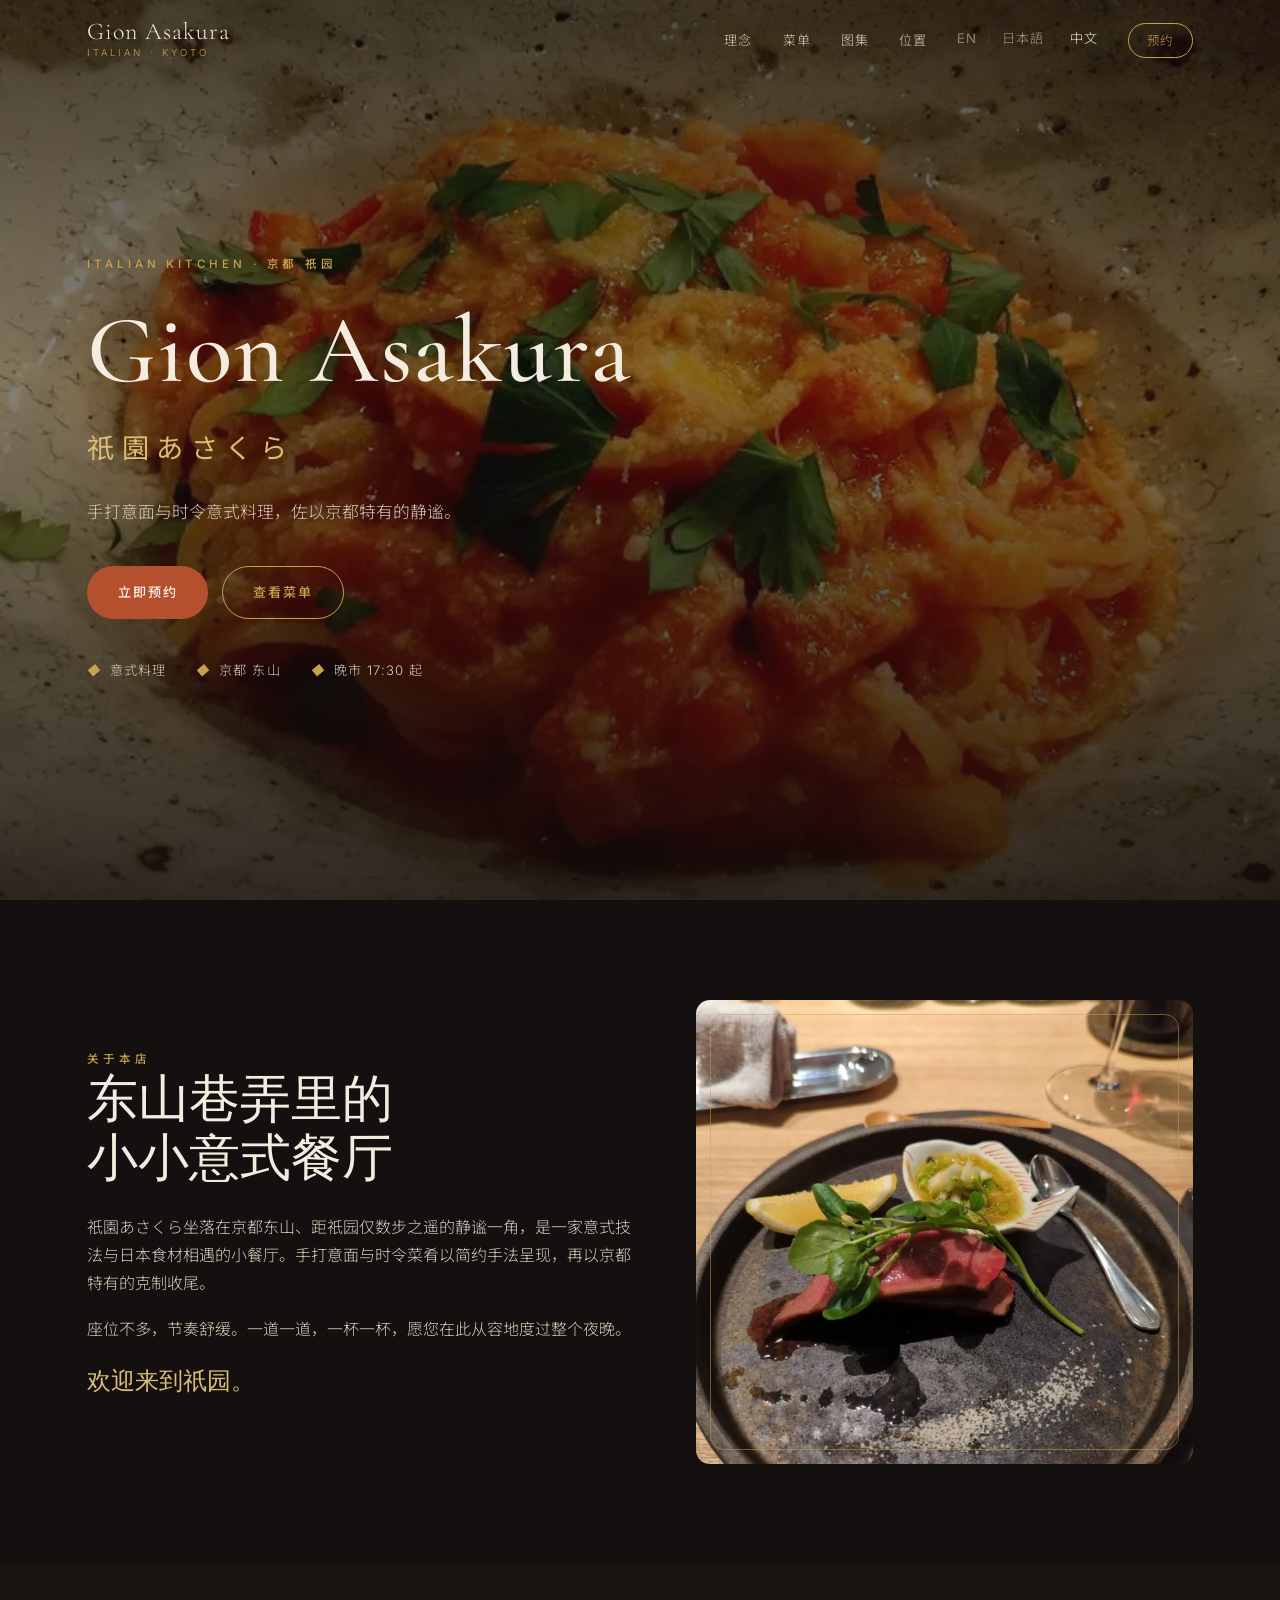
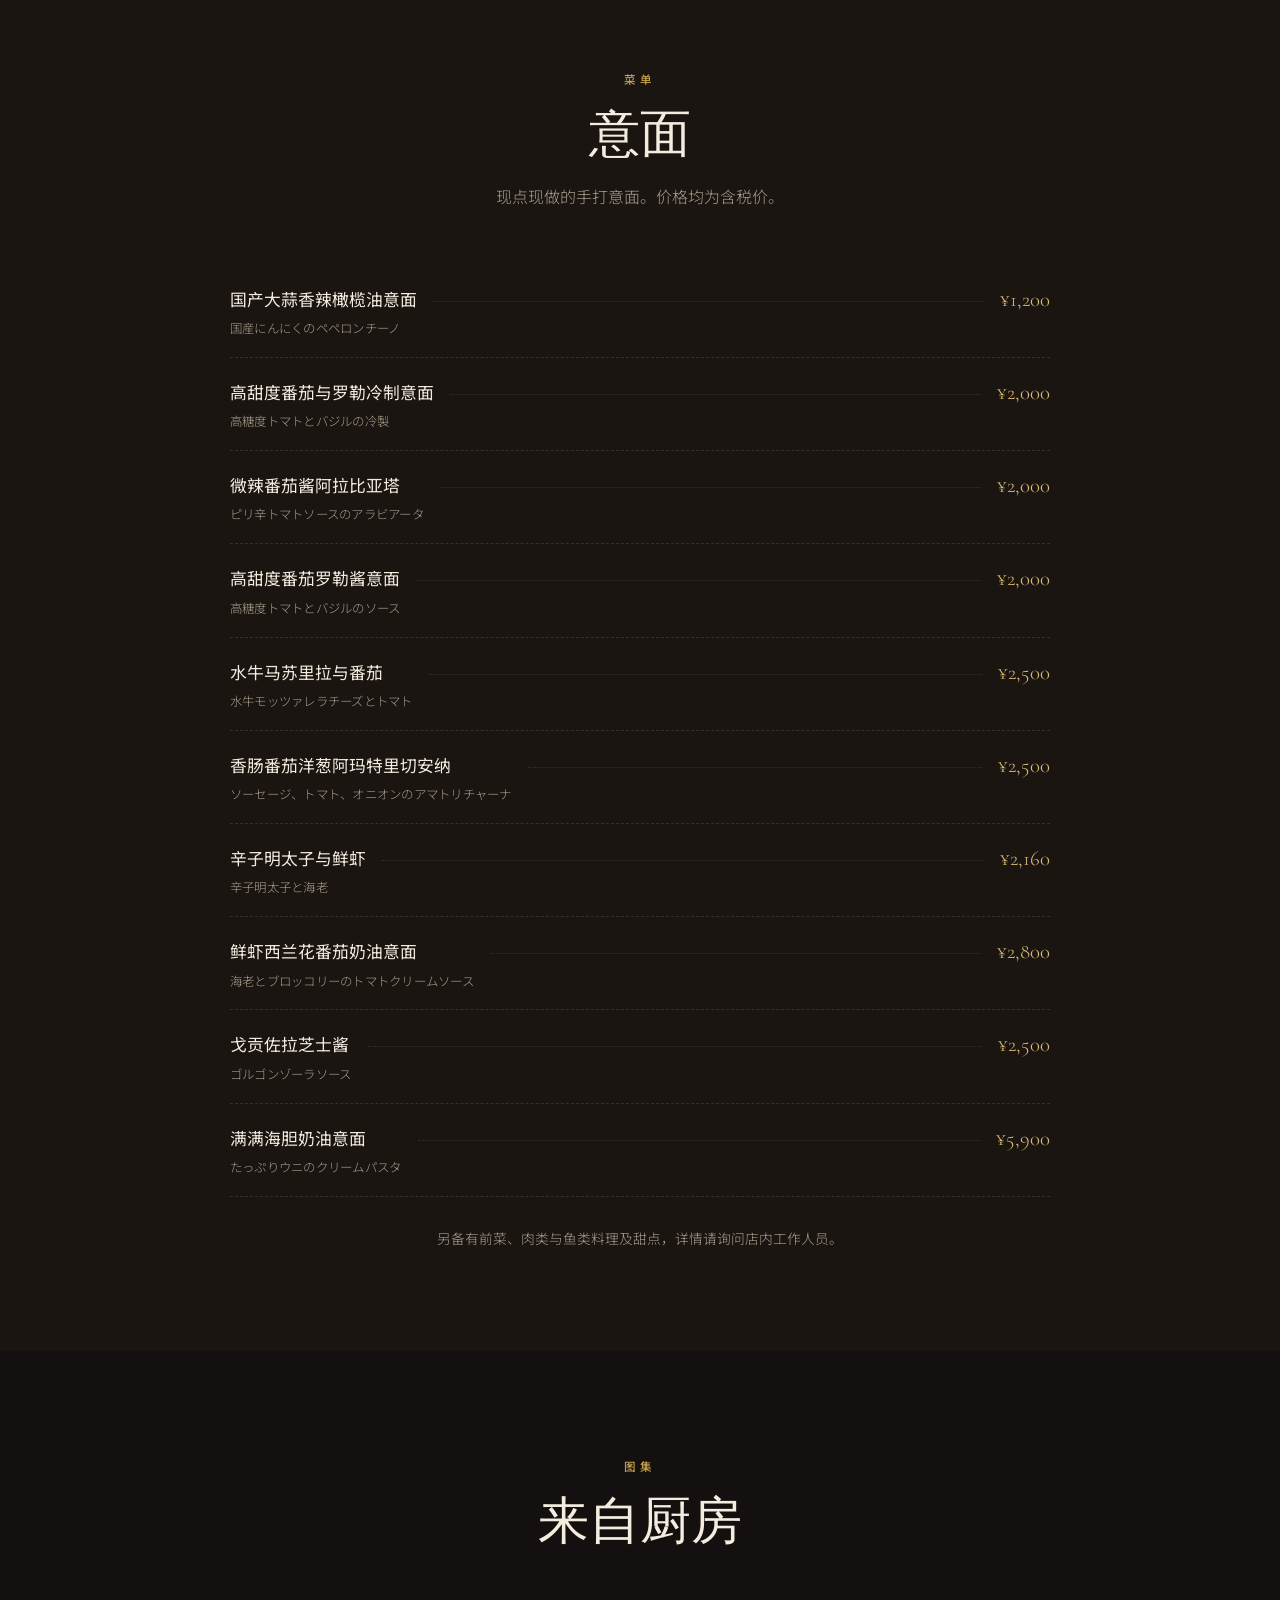
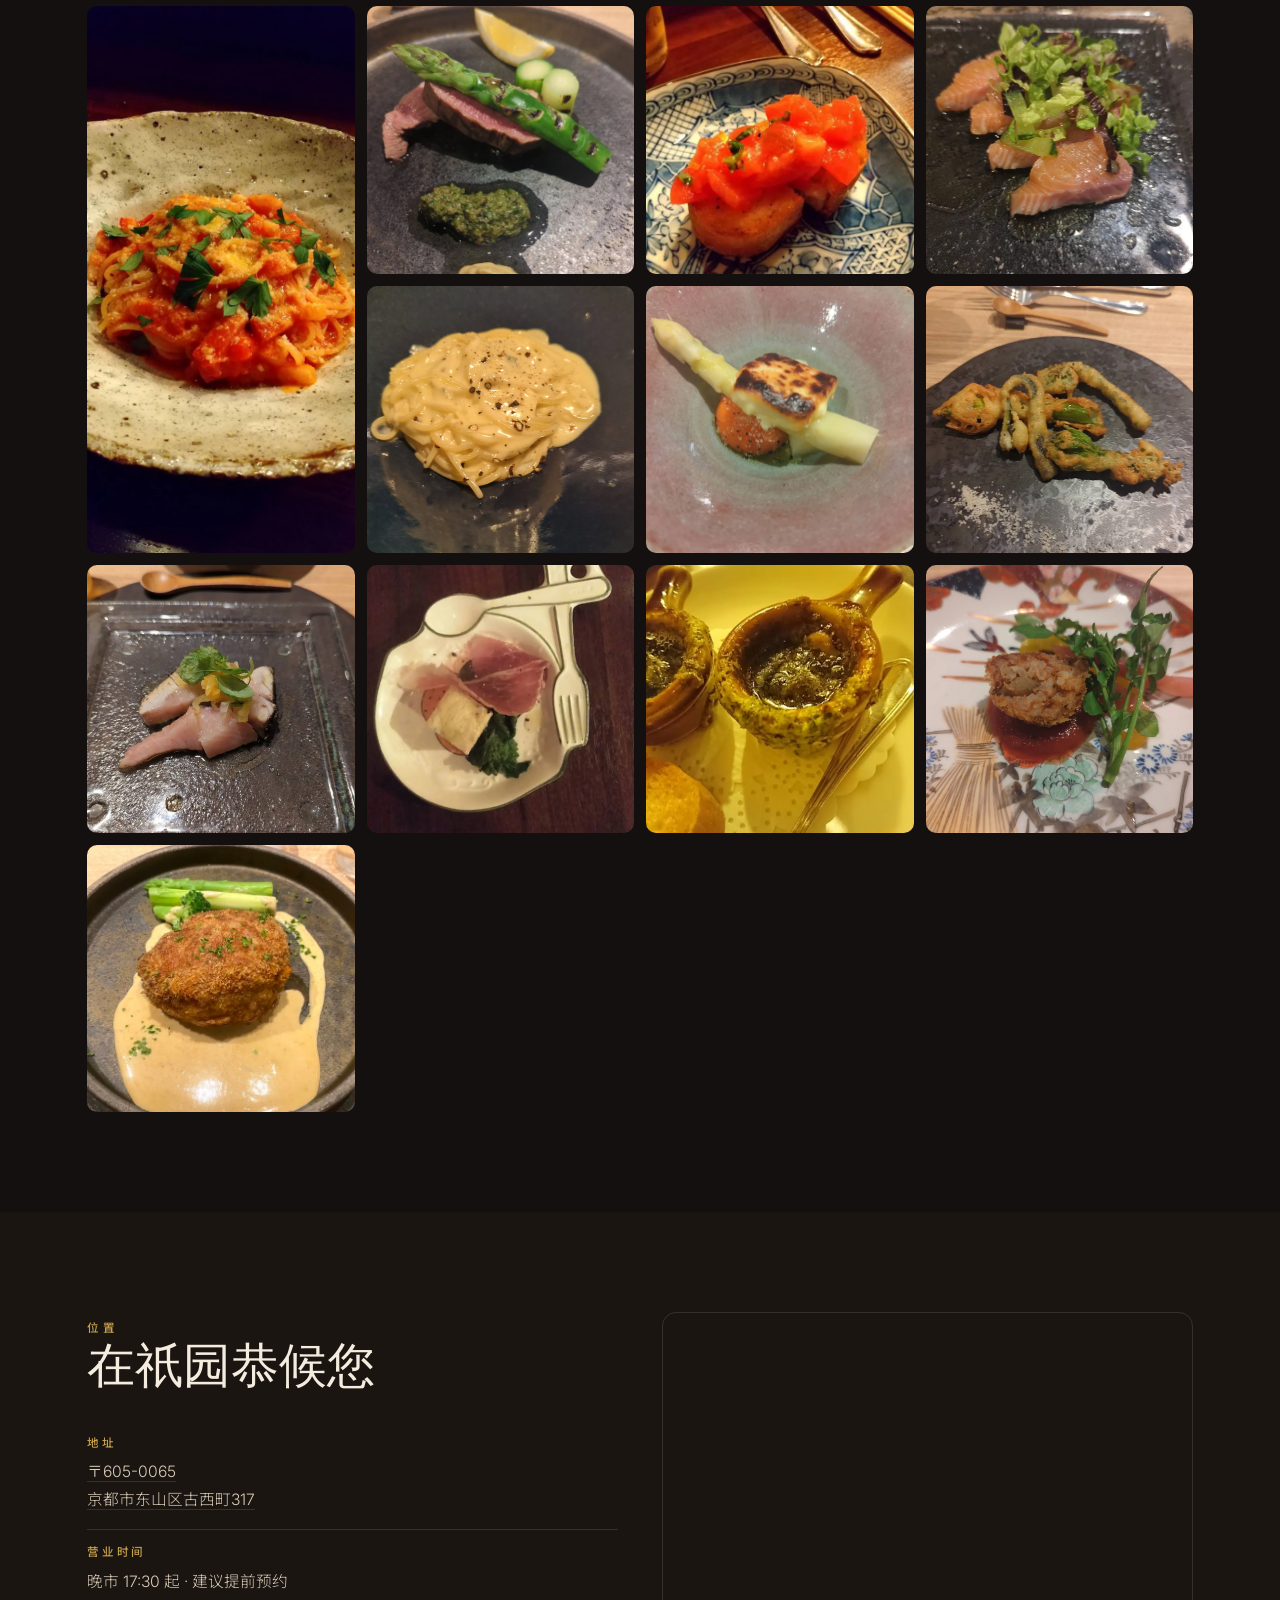
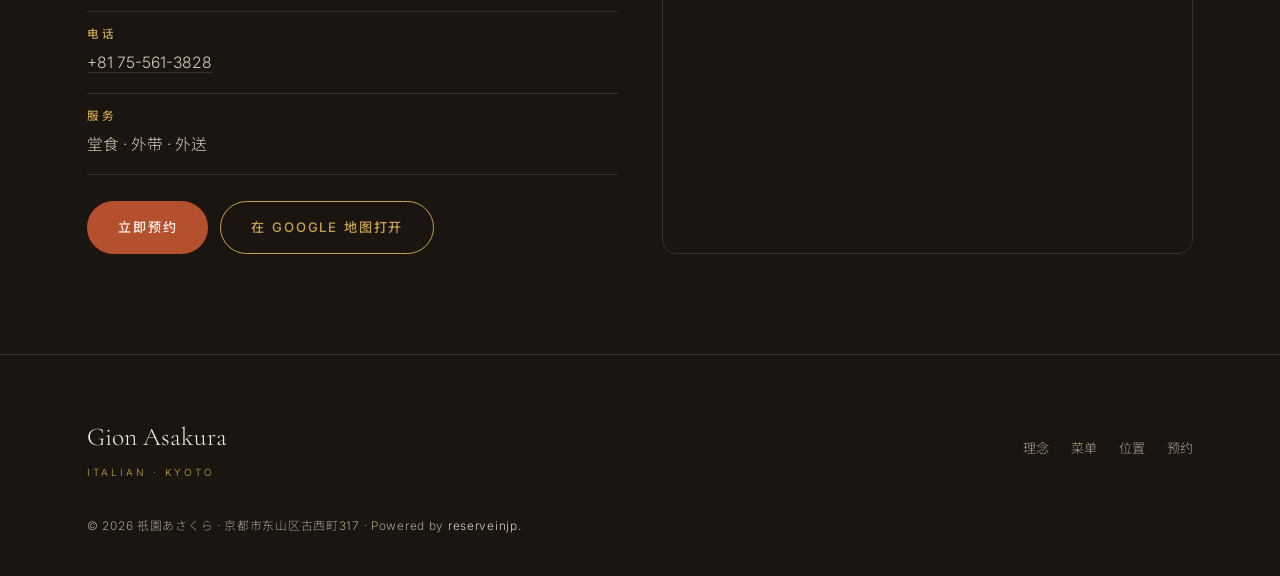
==== cn/index.html @ 5505c05f "Gion Asakura — trilingual Italian restaurant site (Kyoto Gion)" ====
<!DOCTYPE html>
<html lang="zh-CN">
<head>
  <meta charset="UTF-8">
  <meta name="viewport" content="width=device-width, initial-scale=1.0">
  <meta name="description" content="祇園あさくら — 京都东山、邻近祇园的小型意式餐厅。手打意面与时令意式料理。晚市 17:30 起，建议提前预约。">
  <title>祇園あさくら | 京都祇园意式餐厅</title>
  <link rel="preconnect" href="https://fonts.googleapis.com">
  <link rel="preconnect" href="https://fonts.gstatic.com" crossorigin>
  <link href="https://fonts.googleapis.com/css2?family=Cormorant+Garamond:wght@400;500;600&family=Inter:wght@300;400;500&family=Noto+Sans+SC:wght@300;400;500&display=swap" rel="stylesheet">
  <link rel="stylesheet" href="../styles.css">
</head>
<body>
  <header class="header" id="header">
    <nav class="nav">
      <a href="../landing.html" class="logo">
        <span class="logo-main">Gion Asakura</span>
        <span class="logo-sub">Italian · Kyoto</span>
      </a>
      <ul class="nav-menu">
        <li><a href="#concept">理念</a></li>
        <li><a href="#menu">菜单</a></li>
        <li><a href="#gallery">图集</a></li>
        <li><a href="#visit">位置</a></li>
        <li class="lang-links"><a href="../en/index.html">EN</a><span>/</span><a href="../jp/index.html">日本語</a><span>/</span><a class="active">中文</a></li>
        <li><a href="../booking.html?lang=cn" class="nav-cta">预约</a></li>
      </ul>
      <button class="nav-toggle" aria-label="菜单" aria-expanded="false"><span></span><span></span><span></span></button>
    </nav>
  </header>

  <section class="hero">
    <div class="hero-bg" style="background-image:url('../assets/images/hero-1.webp')"></div>
    <div class="hero-inner">
      <span class="eyebrow">Italian Kitchen · 京都 祇园</span>
      <h1>Gion Asakura</h1>
      <span class="jp-name">祇園あさくら</span>
      <p class="hero-tag">手打意面与时令意式料理，佐以京都特有的静谧。</p>
      <div class="hero-actions">
        <a href="../booking.html?lang=cn" class="btn btn-primary">立即预约</a>
        <a href="#menu" class="btn btn-ghost">查看菜单</a>
      </div>
      <div class="hero-meta">
        <span><i class="fa">◆</i> 意式料理</span>
        <span><i class="fa">◆</i> 京都 东山</span>
        <span><i class="fa">◆</i> 晚市 17:30 起</span>
      </div>
    </div>
  </section>

  <section class="section" id="concept">
    <div class="wrap">
      <div class="concept-grid">
        <div class="concept-copy reveal">
          <span class="eyebrow">关于本店</span>
          <div class="section-head" style="margin-bottom:24px"><h2>东山巷弄里的<br>小小意式餐厅</h2></div>
          <p>祇園あさくら坐落在京都东山、距祇园仅数步之遥的静谧一角，是一家意式技法与日本食材相遇的小餐厅。手打意面与时令菜肴以简约手法呈现，再以京都特有的克制收尾。</p>
          <p>座位不多，节奏舒缓。一道一道，一杯一杯，愿您在此从容地度过整个夜晚。</p>
          <p class="sig">欢迎来到祇园。</p>
        </div>
        <div class="concept-media reveal">
          <img src="../assets/images/dish-06.webp" alt="祇園あさくら 的时令菜肴">
          <span class="frame"></span>
        </div>
      </div>
    </div>
  </section>

  <section class="section bg-2" id="menu">
    <div class="wrap">
      <div class="section-head reveal" style="margin-left:auto;margin-right:auto;text-align:center">
        <span class="eyebrow">菜单</span>
        <h2>意面</h2>
        <p class="muted">现点现做的手打意面。价格均为含税价。</p>
      </div>
      <div class="menu-wrap reveal">
        <div class="menu-item"><div class="mi-name">国产大蒜香辣橄榄油意面<small>国産にんにくのペペロンチーノ</small></div><span class="mi-dots"></span><span class="mi-price">¥1,200</span></div>
        <div class="menu-item"><div class="mi-name">高甜度番茄与罗勒冷制意面<small>高糖度トマトとバジルの冷製</small></div><span class="mi-dots"></span><span class="mi-price">¥2,000</span></div>
        <div class="menu-item"><div class="mi-name">微辣番茄酱阿拉比亚塔<small>ピリ辛トマトソースのアラビアータ</small></div><span class="mi-dots"></span><span class="mi-price">¥2,000</span></div>
        <div class="menu-item"><div class="mi-name">高甜度番茄罗勒酱意面<small>高糖度トマトとバジルのソース</small></div><span class="mi-dots"></span><span class="mi-price">¥2,000</span></div>
        <div class="menu-item"><div class="mi-name">水牛马苏里拉与番茄<small>水牛モッツァレラチーズとトマト</small></div><span class="mi-dots"></span><span class="mi-price">¥2,500</span></div>
        <div class="menu-item"><div class="mi-name">香肠番茄洋葱阿玛特里切安纳<small>ソーセージ、トマト、オニオンのアマトリチャーナ</small></div><span class="mi-dots"></span><span class="mi-price">¥2,500</span></div>
        <div class="menu-item"><div class="mi-name">辛子明太子与鲜虾<small>辛子明太子と海老</small></div><span class="mi-dots"></span><span class="mi-price">¥2,160</span></div>
        <div class="menu-item"><div class="mi-name">鲜虾西兰花番茄奶油意面<small>海老とブロッコリーのトマトクリームソース</small></div><span class="mi-dots"></span><span class="mi-price">¥2,800</span></div>
        <div class="menu-item"><div class="mi-name">戈贡佐拉芝士酱<small>ゴルゴンゾーラソース</small></div><span class="mi-dots"></span><span class="mi-price">¥2,500</span></div>
        <div class="menu-item"><div class="mi-name">满满海胆奶油意面<small>たっぷりウニのクリームパスタ</small></div><span class="mi-dots"></span><span class="mi-price">¥5,900</span></div>
      </div>
      <p class="menu-note">另备有前菜、肉类与鱼类料理及甜点，详情请询问店内工作人员。</p>
    </div>
  </section>

  <section class="section" id="gallery">
    <div class="wrap">
      <div class="section-head reveal" style="margin-left:auto;margin-right:auto;text-align:center">
        <span class="eyebrow">图集</span>
        <h2>来自厨房</h2>
      </div>
      <div class="gallery reveal">
        <a href="../assets/images/hero-1.webp" class="tall"><img src="../assets/images/hero-1.webp" alt="阿玛特里切安纳意面"></a>
        <a href="../assets/images/dish-01.webp"><img src="../assets/images/dish-01.webp" alt="牛肉与烤芦笋"></a>
        <a href="../assets/images/dish-02.webp"><img src="../assets/images/dish-02.webp" alt="番茄布鲁斯凯塔"></a>
        <a href="../assets/images/dish-03.webp"><img src="../assets/images/dish-03.webp" alt="三文鱼生"></a>
        <a href="../assets/images/dish-04.webp"><img src="../assets/images/dish-04.webp" alt="黑椒芝士意面"></a>
        <a href="../assets/images/dish-07.webp"><img src="../assets/images/dish-07.webp" alt="烤芝士与白芦笋"></a>
        <a href="../assets/images/dish-08.webp"><img src="../assets/images/dish-08.webp" alt="意式炸物"></a>
        <a href="../assets/images/dish-09.webp"><img src="../assets/images/dish-09.webp" alt="鱼生拼盘"></a>
        <a href="../assets/images/dish-05.webp"><img src="../assets/images/dish-05.webp" alt="生火腿拼盘"></a>
        <a href="../assets/images/dish-11.webp"><img src="../assets/images/dish-11.webp" alt="法式焗蜗牛"></a>
        <a href="../assets/images/dish-10.webp"><img src="../assets/images/dish-10.webp" alt="可乐饼"></a>
        <a href="../assets/images/hero-2.webp"><img src="../assets/images/hero-2.webp" alt="炸肉饼配奶油酱"></a>
      </div>
    </div>
  </section>

  <section class="section bg-2" id="visit">
    <div class="wrap">
      <div class="visit-grid">
        <div class="visit-info reveal">
          <span class="eyebrow">位置</span>
          <h2>在祇园恭候您</h2>
          <div class="visit-item">
            <h4>地址</h4>
            <p><a href="https://www.google.com/maps?cid=3698002281516441157" target="_blank" rel="noopener noreferrer">〒605-0065<br>京都市东山区古西町317</a></p>
          </div>
          <div class="visit-item">
            <h4>营业时间</h4>
            <p>晚市 17:30 起 · 建议提前预约</p>
          </div>
          <div class="visit-item">
            <h4>电话</h4>
            <p><a href="tel:+81755613828">+81 75-561-3828</a></p>
          </div>
          <div class="visit-item">
            <h4>服务</h4>
            <p>堂食 · 外带 · 外送</p>
          </div>
          <div class="visit-actions">
            <a href="../booking.html?lang=cn" class="btn btn-primary">立即预约</a>
            <a href="https://www.google.com/maps?cid=3698002281516441157" target="_blank" rel="noopener noreferrer" class="btn btn-ghost">在 Google 地图打开</a>
          </div>
        </div>
        <div class="visit-map reveal">
          <iframe title="祇園あさくら 地图" src="https://maps.google.com/maps?q=Gion%20Asakura&ftid=0x600108c224c5f195:0x3351f17b705f1e45&z=17&output=embed" style="border:0;pointer-events:none;" loading="lazy" referrerpolicy="no-referrer-when-downgrade"></iframe>
          <a href="https://www.google.com/maps?cid=3698002281516441157" target="_blank" rel="noopener noreferrer" class="visit-map-link" aria-label="在 Google 地图打开 Gion Asakura" style="position:absolute;inset:0;z-index:2;"></a>
        </div>
      </div>
    </div>
  </section>

  <footer class="footer">
    <div class="wrap">
      <div class="footer-in">
        <div class="f-name">Gion Asakura<small>Italian · Kyoto</small></div>
        <div class="footer-links">
          <a href="#concept">理念</a>
          <a href="#menu">菜单</a>
          <a href="#visit">位置</a>
          <a href="../booking.html?lang=cn">预约</a>
        </div>
      </div>
      <p class="footer-copy">© 2026 祇園あさくら · 京都市东山区古西町317 · Powered by <a href="https://reserveinjp.com/" target="_blank" rel="noopener">reserveinjp.</a></p>
    </div>
  </footer>

  <script src="../script.js"></script>
</body>
</html>
---- styles.css ----
/* ============ Gion Asakura — Italian restaurant, Kyoto Gion ============ */
:root{
  --bg:#141010;
  --bg-2:#1b1512;
  --panel:#211a16;
  --line:rgba(226,206,176,.14);
  --cream:#f4ecdf;
  --cream-2:#d9ccb8;
  --muted:#a99e8c;
  --terra:#b5502e;      /* terracotta */
  --terra-2:#c9613d;
  --gold:#c6a24d;       /* muted gold */
  --gold-2:#dbbd73;
  --radius:14px;
  --maxw:1150px;
  --serif:"Cormorant Garamond",serif;
  --sans:"Inter","Noto Sans JP","Noto Sans SC",system-ui,sans-serif;
}
*{margin:0;padding:0;box-sizing:border-box}
html{scroll-behavior:smooth}
body{
  background:var(--bg);color:var(--cream);
  font-family:var(--sans);font-weight:300;line-height:1.75;
  -webkit-font-smoothing:antialiased;overflow-x:hidden;
}
img{display:block;max-width:100%}
a{color:inherit;text-decoration:none}
h1,h2,h3,h4{font-family:var(--serif);font-weight:500;line-height:1.15;text-wrap:pretty}
section{position:relative}
.wrap{max-width:var(--maxw);margin:0 auto;padding:0 22px}
.eyebrow{
  font-family:var(--sans);font-weight:500;font-size:.72rem;letter-spacing:.34em;
  text-transform:uppercase;color:var(--gold);display:inline-block;
}
.lead{color:var(--cream-2);font-size:1.02rem;text-wrap:pretty}
.muted{color:var(--muted)}

/* ---------- Header ---------- */
.header{
  position:fixed;top:0;left:0;right:0;z-index:50;
  padding:20px 0;transition:.35s;
}
.header.scrolled{background:rgba(16,12,11,.9);backdrop-filter:blur(10px);padding:12px 0;border-bottom:1px solid var(--line)}
.nav{display:flex;align-items:center;justify-content:space-between;max-width:var(--maxw);margin:0 auto;padding:0 22px}
.logo{display:flex;flex-direction:column;line-height:1}
.logo .logo-main{font-family:var(--serif);font-size:1.5rem;letter-spacing:.04em;color:var(--cream)}
.logo .logo-sub{font-size:.6rem;letter-spacing:.32em;text-transform:uppercase;color:var(--gold);margin-top:4px}
.nav-menu{display:flex;align-items:center;gap:30px;list-style:none}
.nav-menu a{font-size:.82rem;letter-spacing:.08em;color:var(--cream-2);transition:.25s}
.nav-menu a:hover{color:var(--gold)}
.nav-cta{border:1px solid var(--gold);color:var(--gold)!important;padding:9px 18px;border-radius:40px;font-size:.78rem!important;letter-spacing:.12em!important}
.nav-cta:hover{background:var(--gold);color:#1a130c!important}
.lang-links{display:flex;gap:10px;align-items:center;font-size:.72rem;letter-spacing:.12em}
.lang-links a{color:var(--muted)}
.lang-links a.active,.lang-links a:hover{color:var(--cream)}
.lang-links span{color:var(--line)}
.nav-toggle{display:none;flex-direction:column;gap:5px;background:none;border:0;cursor:pointer}
.nav-toggle span{width:24px;height:2px;background:var(--cream);transition:.3s}
.nav-toggle.active span:nth-child(1){transform:translateY(7px) rotate(45deg)}
.nav-toggle.active span:nth-child(2){opacity:0}
.nav-toggle.active span:nth-child(3){transform:translateY(-7px) rotate(-45deg)}

/* ---------- Hero (single static image) ---------- */
.hero{position:relative;min-height:100svh;display:flex;align-items:center;overflow:hidden}
.hero-bg{position:absolute;inset:0;background-size:cover;background-position:center;transform:scale(1.03)}
.hero::after{content:"";position:absolute;inset:0;
  background:linear-gradient(180deg,rgba(15,11,10,.72) 0%,rgba(15,11,10,.5) 42%,rgba(15,11,10,.86) 100%)}
.hero-inner{position:relative;z-index:2;max-width:var(--maxw);margin:0 auto;padding:120px 22px 90px;width:100%}
.hero-inner .eyebrow{margin-bottom:22px}
.hero h1{font-size:clamp(3rem,9vw,6rem);letter-spacing:.02em;color:var(--cream)}
.hero .jp-name{display:block;font-size:clamp(1.1rem,3.4vw,1.7rem);letter-spacing:.28em;color:var(--gold-2);
  font-family:var(--sans);font-weight:400;margin-top:18px}
.hero .hero-tag{margin-top:26px;max-width:540px;font-size:1.05rem;color:var(--cream-2)}
.hero-actions{margin-top:38px;display:flex;flex-wrap:wrap;gap:14px}
.hero .hero-meta{margin-top:40px;display:flex;flex-wrap:wrap;gap:12px 30px;font-size:.82rem;letter-spacing:.08em;color:var(--cream-2)}
.hero .hero-meta span{display:inline-flex;align-items:center;gap:8px}
.hero .hero-meta i{color:var(--gold)}

/* ---------- Buttons ---------- */
.btn{display:inline-flex;align-items:center;gap:10px;padding:14px 30px;border-radius:44px;
  font-size:.82rem;letter-spacing:.14em;text-transform:uppercase;font-weight:500;transition:.28s;cursor:pointer;border:1px solid transparent}
.btn-primary{background:var(--terra);color:#fdf3ea}
.btn-primary:hover{background:var(--terra-2);transform:translateY(-2px)}
.btn-ghost{border-color:var(--gold);color:var(--gold)}
.btn-ghost:hover{background:var(--gold);color:#1a130c}
.btn-wa{background:#25d366;color:#0a2e17}
.btn-wa:hover{background:#20bd5a;transform:translateY(-2px)}

/* ---------- Section shell ---------- */
.section{padding:100px 0}
.section-head{max-width:640px;margin-bottom:54px}
.section-head .eyebrow{margin-bottom:16px}
.section-head h2{font-size:clamp(2rem,5vw,3.2rem);color:var(--cream)}
.section-head p{margin-top:18px}
.bg-2{background:var(--bg-2)}

/* ---------- Concept ---------- */
.concept-grid{display:grid;grid-template-columns:1.05fr .95fr;gap:60px;align-items:center}
.concept-copy p{margin-bottom:18px;color:var(--cream-2)}
.concept-copy .sig{font-family:var(--serif);font-size:1.5rem;color:var(--gold-2);margin-top:8px}
.concept-media{position:relative}
.concept-media img{width:100%;height:100%;object-fit:cover;border-radius:var(--radius);min-height:420px}
.concept-media .frame{position:absolute;inset:14px;border:1px solid var(--gold);border-radius:var(--radius);pointer-events:none;opacity:.5}

/* ---------- Menu ---------- */
.menu-wrap{display:grid;grid-template-columns:1fr;gap:0;max-width:820px;margin:0 auto}
.menu-item{display:flex;align-items:baseline;gap:16px;padding:17px 0;border-bottom:1px dashed var(--line)}
.menu-item .mi-name{font-size:1.05rem;color:var(--cream);font-weight:400;flex:0 1 auto}
.menu-item .mi-name small{display:block;font-size:.78rem;color:var(--muted);letter-spacing:.02em;margin-top:3px;font-weight:300}
.menu-item .mi-dots{flex:1 1 auto;border-bottom:1px dotted var(--line);transform:translateY(-4px);min-width:20px}
.menu-item .mi-price{font-family:var(--serif);font-size:1.3rem;color:var(--gold-2);white-space:nowrap}
.menu-note{max-width:820px;margin:30px auto 0;text-align:center;font-size:.86rem;color:var(--muted)}
.menu-cat{max-width:820px;margin:0 auto 10px;font-family:var(--serif);font-size:1.7rem;color:var(--terra-2);letter-spacing:.04em}

/* ---------- Gallery ---------- */
.gallery{display:grid;grid-template-columns:repeat(4,1fr);gap:12px}
.gallery a{display:block;overflow:hidden;border-radius:10px;aspect-ratio:1/1}
.gallery img{width:100%;height:100%;object-fit:cover;transition:.5s}
.gallery a:hover img{transform:scale(1.07)}
.gallery a.tall{grid-row:span 2;aspect-ratio:auto}

/* ---------- Access ---------- */
.visit-grid{display:grid;grid-template-columns:1fr 1fr;gap:44px;align-items:start}
.visit-info h2{font-size:clamp(2rem,5vw,3rem);margin-bottom:26px}
.visit-item{padding:16px 0;border-bottom:1px solid var(--line)}
.visit-item h4{font-family:var(--sans);font-weight:500;font-size:.72rem;letter-spacing:.24em;text-transform:uppercase;color:var(--gold);margin-bottom:8px}
.visit-item p{color:var(--cream-2);font-size:.98rem}
.visit-item a{color:var(--cream-2);border-bottom:1px solid var(--line)}
.visit-item a:hover{color:var(--gold)}
.visit-actions{margin-top:26px;display:flex;flex-wrap:wrap;gap:12px}
.visit-map{position:relative;height:100%;min-height:440px;border-radius:var(--radius);overflow:hidden;border:1px solid var(--line)}
.visit-map iframe{width:100%;height:100%;border:0}

/* ---------- Footer ---------- */
.footer{padding:60px 0 40px;border-top:1px solid var(--line);background:var(--bg-2)}
.footer-in{display:flex;flex-wrap:wrap;justify-content:space-between;gap:24px;align-items:center}
.footer .f-name{font-family:var(--serif);font-size:1.6rem;color:var(--cream)}
.footer .f-name small{display:block;font-family:var(--sans);font-size:.62rem;letter-spacing:.3em;text-transform:uppercase;color:var(--gold);margin-top:4px}
.footer-links{display:flex;gap:22px;font-size:.82rem;color:var(--muted)}
.footer-links a:hover{color:var(--gold)}
.footer-copy{margin-top:34px;font-size:.74rem;color:var(--muted);letter-spacing:.06em}
.footer-copy a{color:var(--cream-2)}

/* ---------- Reveal ---------- */
.reveal{opacity:0;transform:translateY(24px);transition:.8s cubic-bezier(.2,.7,.2,1)}
.reveal.in{opacity:1;transform:none}

/* ---------- Booking page ---------- */
.book-main{max-width:720px;margin:0 auto;padding:130px 22px 80px}
.book-main .eyebrow{margin-bottom:16px}
.book-main h1{font-size:clamp(2.2rem,6vw,3.4rem);margin-bottom:14px}
.book-card{background:var(--panel);border:1px solid var(--line);border-radius:var(--radius);padding:32px;margin-top:34px}
.field{margin-bottom:22px}
.field label{display:block;font-size:.76rem;letter-spacing:.16em;text-transform:uppercase;color:var(--gold);margin-bottom:9px}
.field input,.field select,.field textarea{
  width:100%;background:var(--bg-2);border:1px solid var(--line);border-radius:10px;
  color:var(--cream);font-family:var(--sans);font-size:.98rem;padding:13px 14px;font-weight:300}
.field textarea{min-height:90px;resize:vertical}
.field input:focus,.field select:focus,.field textarea:focus{outline:none;border-color:var(--gold)}
.field-row{display:grid;grid-template-columns:1fr 1fr;gap:16px}
.book-summary{background:var(--bg-2);border:1px dashed var(--line);border-radius:10px;padding:16px 18px;margin:6px 0 22px;font-size:.9rem;color:var(--cream-2)}
.book-back{display:inline-flex;align-items:center;gap:8px;font-size:.8rem;letter-spacing:.1em;color:var(--muted);margin-bottom:20px}
.book-back:hover{color:var(--gold)}

/* ---------- Landing (language picker) ---------- */
.lang-landing{min-height:100svh;display:flex;align-items:center;justify-content:center;position:relative;padding:50px 20px}
.lang-landing-bg{position:absolute;inset:0;background-size:cover;background-position:center}
.lang-landing::after{content:"";position:absolute;inset:0;background:linear-gradient(180deg,rgba(15,11,10,.78),rgba(15,11,10,.9))}
.lang-content{position:relative;z-index:2;width:100%;max-width:640px;text-align:center}
.lang-brand{font-size:clamp(2.6rem,10vw,4.4rem);color:var(--cream);letter-spacing:.03em}
.lang-brand-jp{font-size:clamp(1rem,4vw,1.4rem);letter-spacing:.3em;color:var(--gold-2);margin-top:14px}
.lang-tag{margin-top:20px;color:var(--cream-2);font-size:.98rem}
.lang-photo{margin:34px auto 0;width:100%;max-width:420px;border-radius:var(--radius);overflow:hidden;border:1px solid var(--line)}
.lang-photo img{width:100%;height:210px;object-fit:cover}
.lang-cards{margin-top:30px;display:grid;grid-template-columns:repeat(3,1fr);gap:12px}
.lang-card{background:rgba(33,26,22,.7);border:1px solid var(--line);border-radius:12px;padding:20px 12px;transition:.28s}
.lang-card:hover{border-color:var(--gold);transform:translateY(-3px)}
.lang-card .lc-name{font-family:var(--serif);font-size:1.4rem;color:var(--cream)}
.lang-card .lc-desc{font-size:.72rem;letter-spacing:.1em;color:var(--muted);margin-top:4px}
.lang-buttons{margin-top:20px;display:flex;flex-wrap:wrap;gap:12px;justify-content:center}
.lang-info{margin-top:30px;font-size:.82rem;color:var(--muted);line-height:2}
.lang-info a{color:var(--cream-2)}
.lang-footer{margin-top:30px;font-size:.7rem;color:var(--muted);letter-spacing:.06em}
.lang-footer a{color:var(--cream-2)}

/* ---------- Responsive ---------- */
@media(max-width:900px){
  .concept-grid,.visit-grid{grid-template-columns:1fr;gap:34px}
  .gallery{grid-template-columns:repeat(3,1fr)}
  .nav-menu{position:fixed;top:0;right:-100%;height:100vh;width:74%;max-width:320px;
    flex-direction:column;justify-content:center;gap:26px;background:var(--bg-2);border-left:1px solid var(--line);transition:.4s;z-index:60}
  .nav-menu.open{right:0}
  .nav-toggle{display:flex;z-index:61}
  .lang-links{display:none}
}
@media(max-width:600px){
  .section{padding:72px 0}
  .hero-inner{padding:120px 22px 70px}
  .gallery{grid-template-columns:repeat(2,1fr)}
  .field-row{grid-template-columns:1fr}
  .lang-cards{grid-template-columns:1fr}
  h1 br,h2 br{display:none}
  .menu-item{flex-wrap:wrap}
  .menu-item .mi-dots{display:none}
  .menu-item .mi-price{margin-left:auto}
}
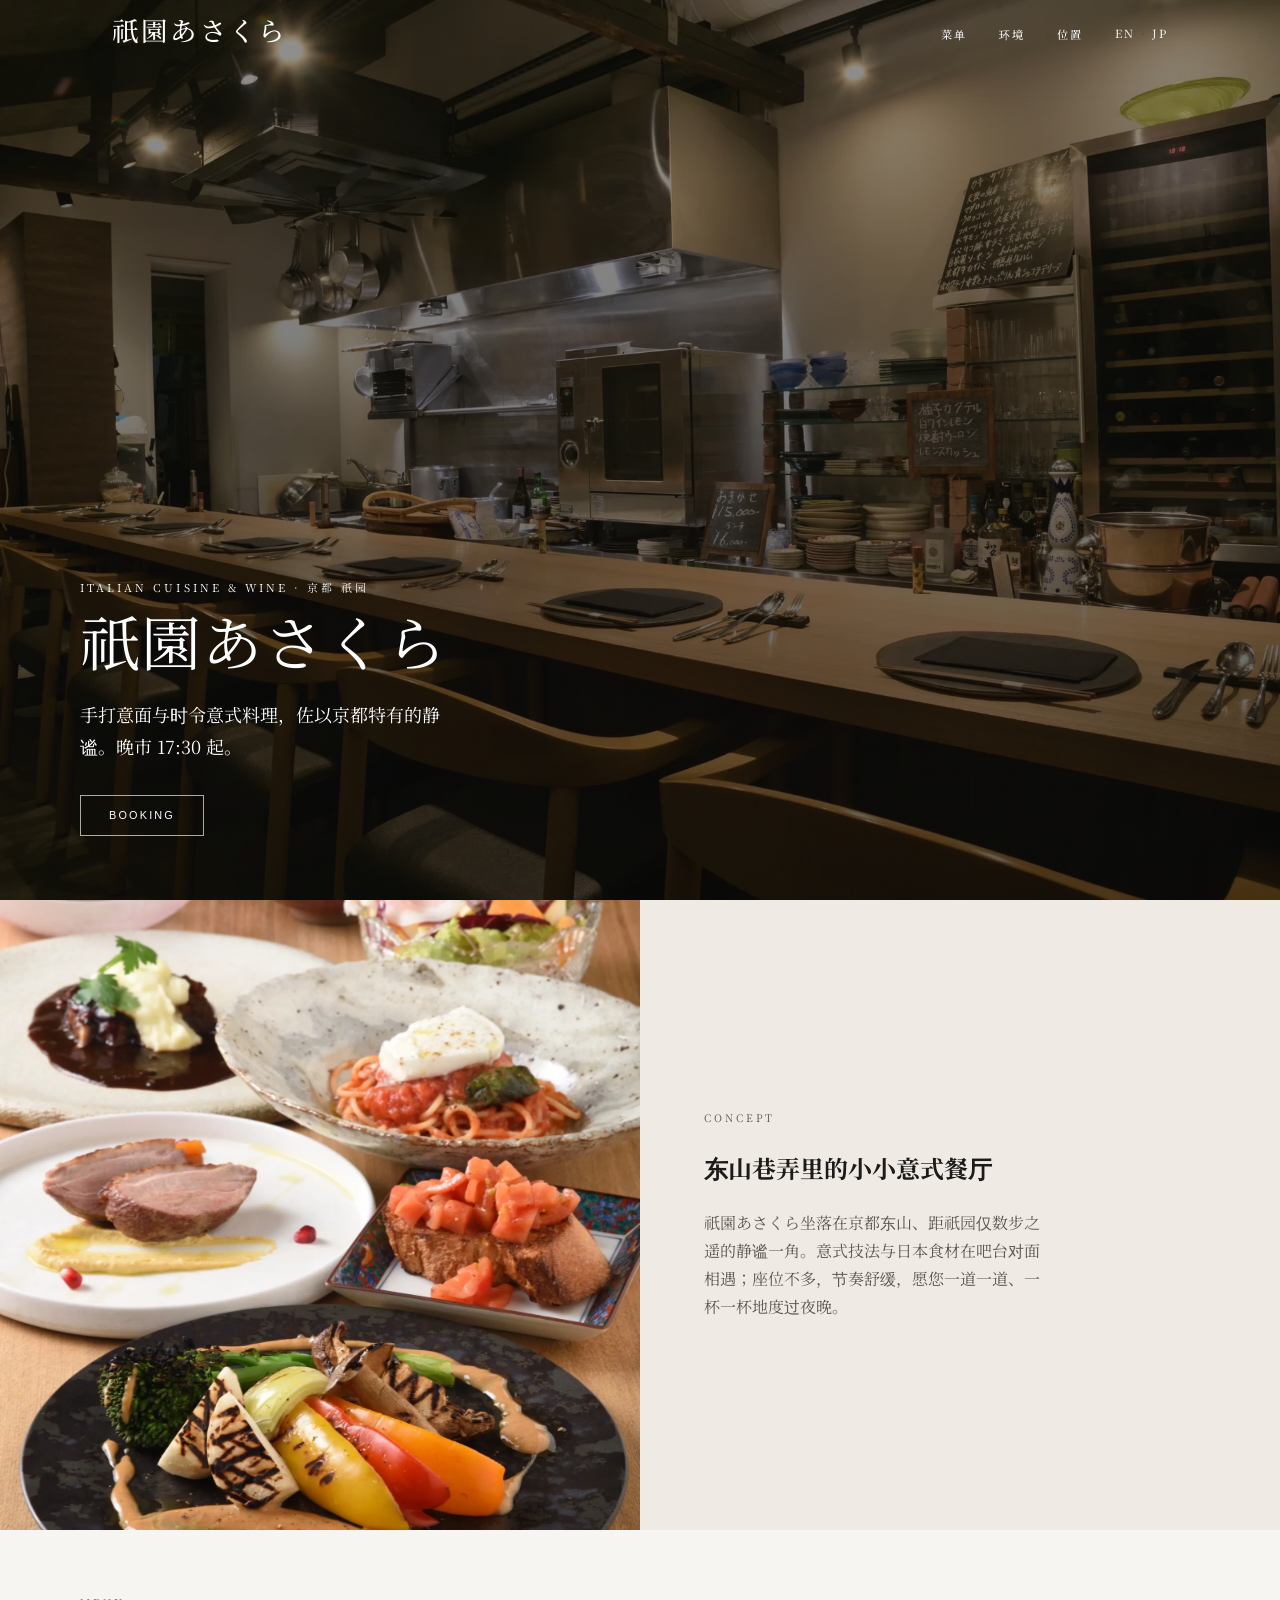
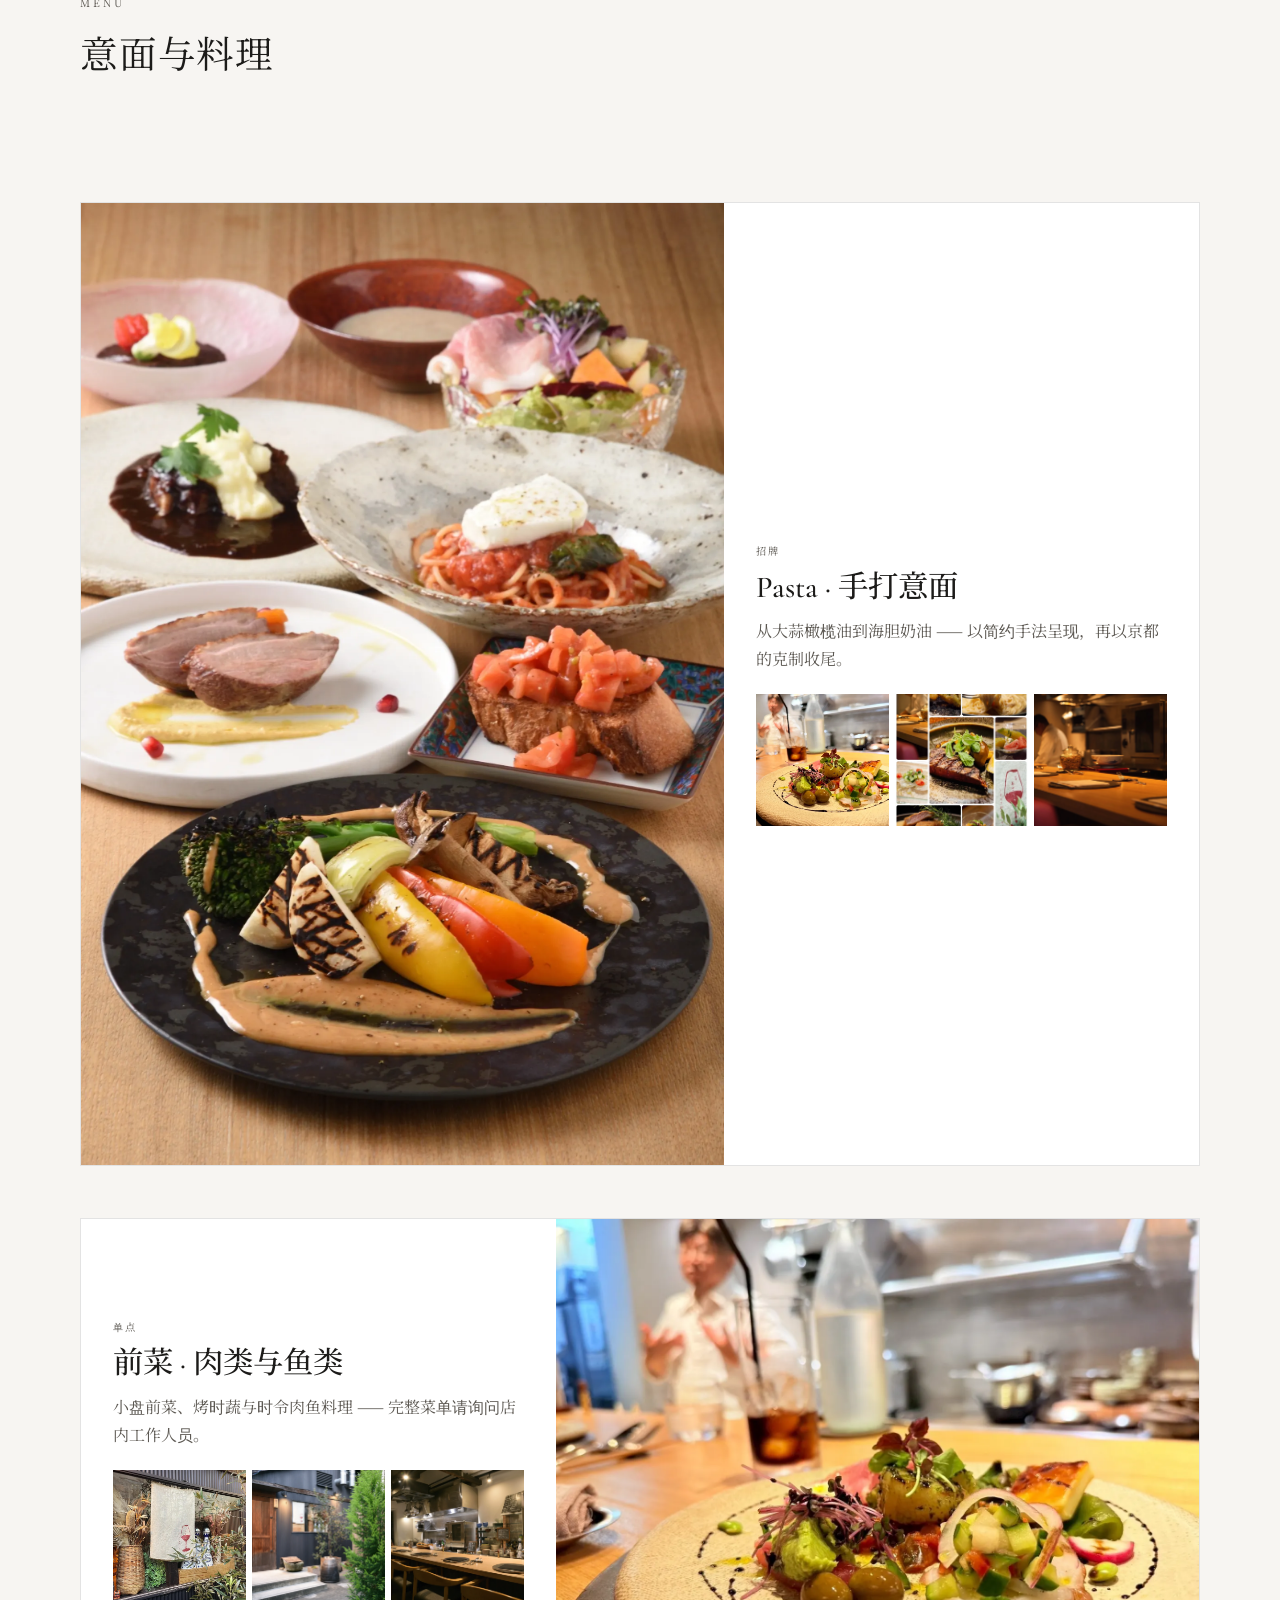
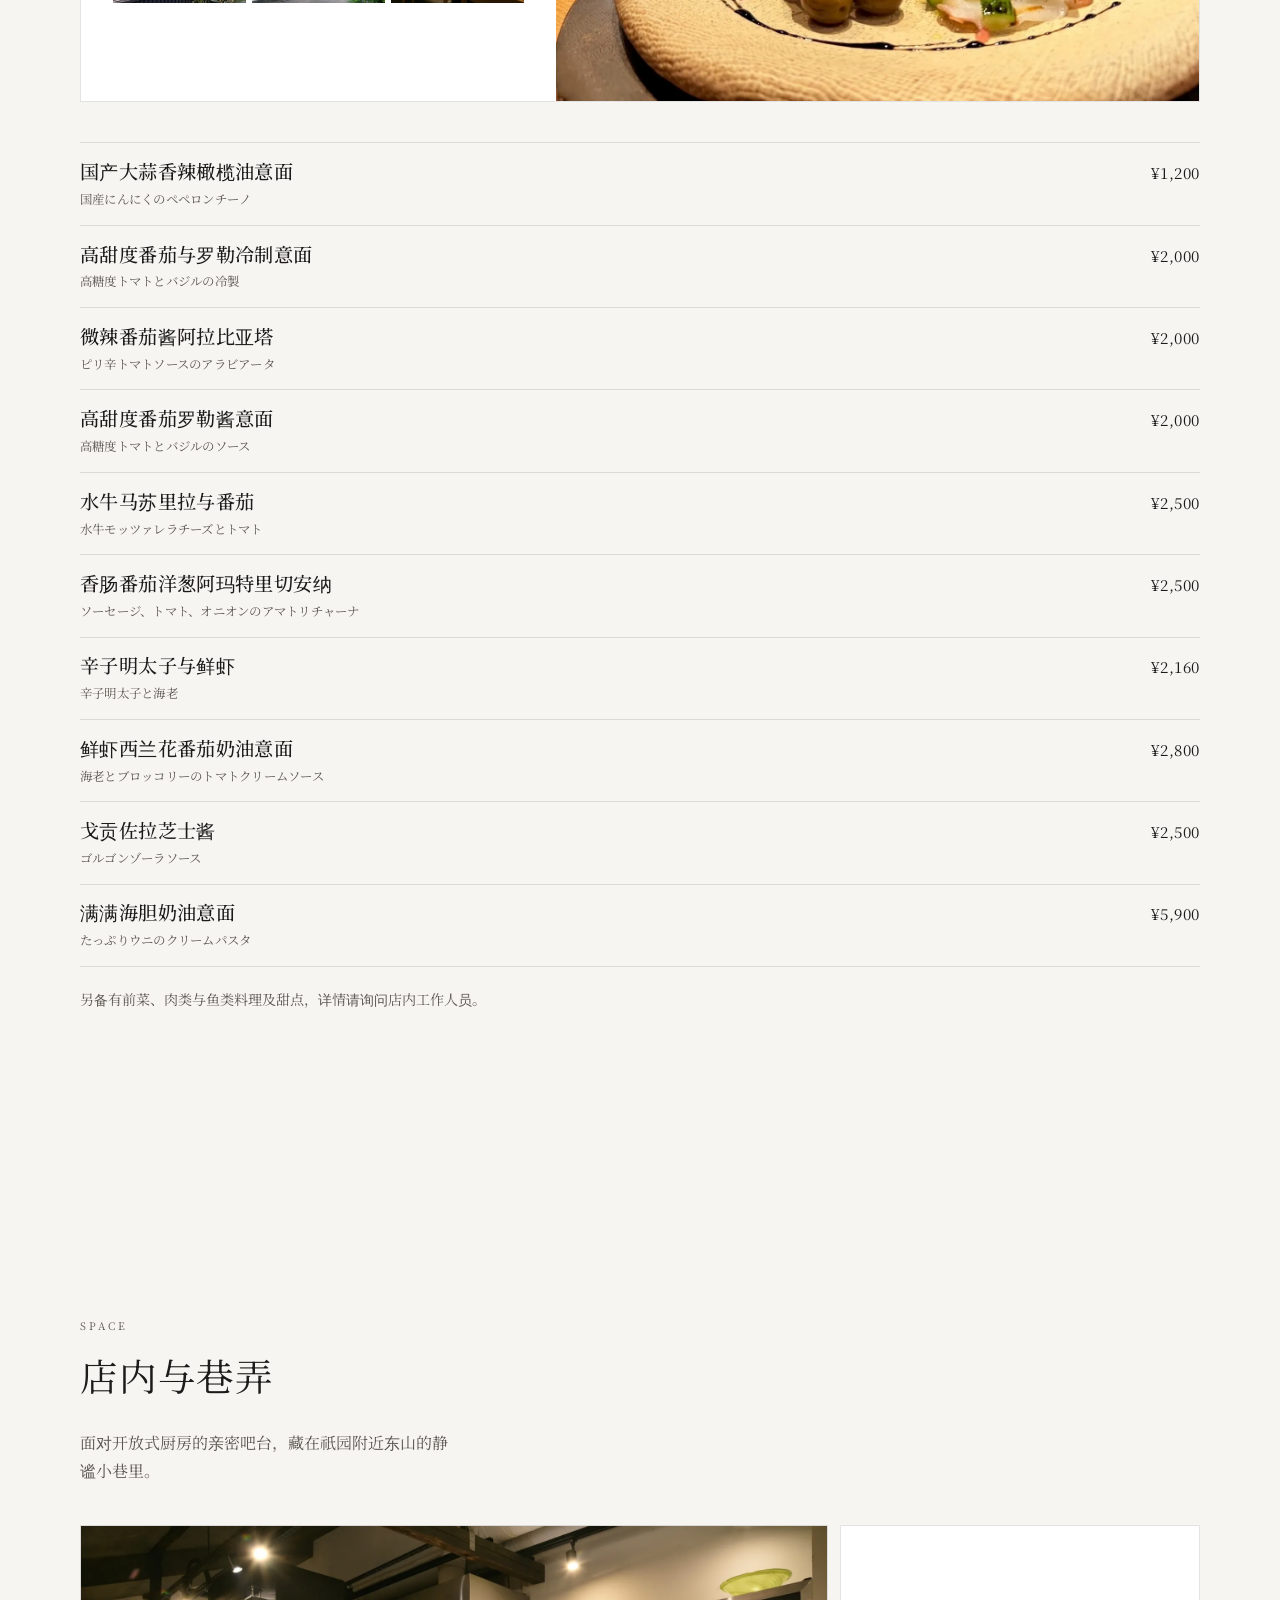
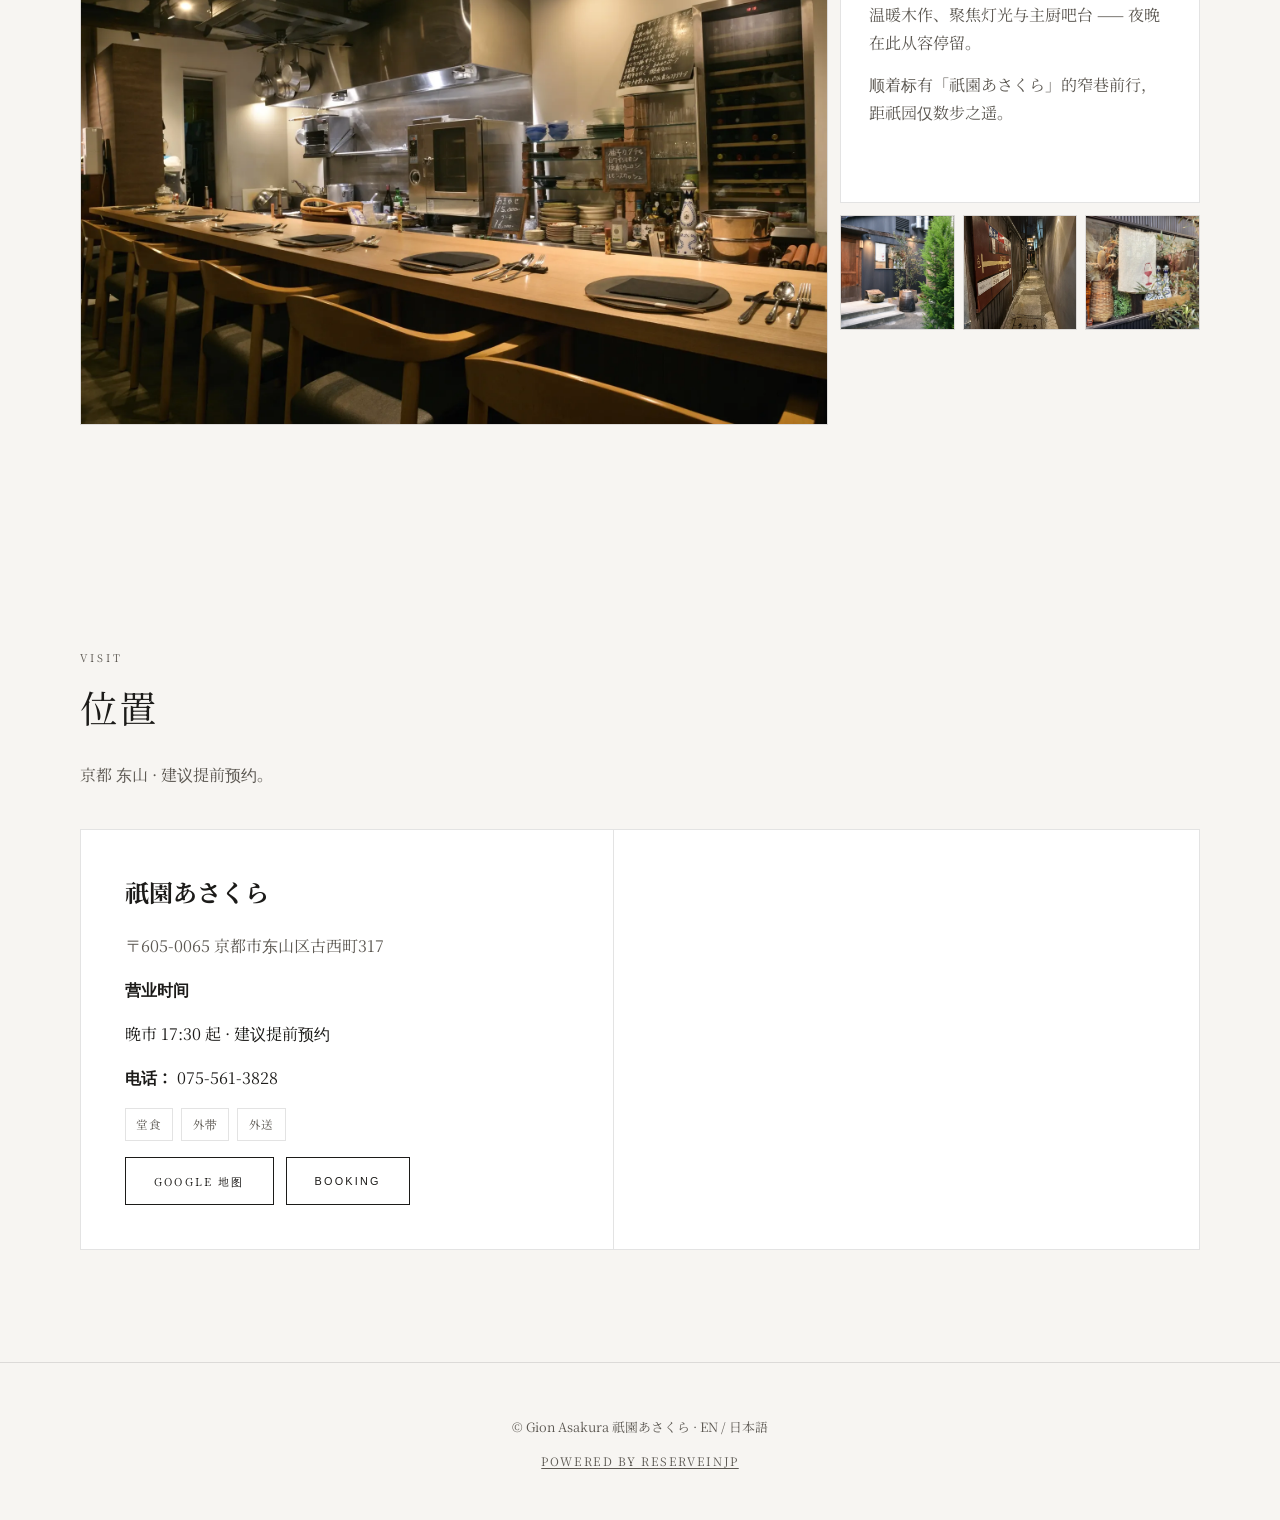
==== commit 6b900473: "Refresh Gion Asakura with real photos and newstyle layout. Skip language landing, open menu home wit" ====
--- a/cn/index.html
+++ b/cn/index.html
@@ -3,164 +3,176 @@
 <head>
   <meta charset="UTF-8">
   <meta name="viewport" content="width=device-width, initial-scale=1.0">
-  <meta name="description" content="祇園あさくら — 京都东山、邻近祇园的小型意式餐厅。手打意面与时令意式料理。晚市 17:30 起，建议提前预约。">
-  <title>祇園あさくら | 京都祇园意式餐厅</title>
+  <title>祇園あさくら · 京都祇园意式餐厅</title>
+  <meta name="description" content="祇園あさくら — 京都东山、邻近祇园的小型意式餐厅。手打意面与时令意式料理。晚市 17:30 起。">
   <link rel="preconnect" href="https://fonts.googleapis.com">
   <link rel="preconnect" href="https://fonts.gstatic.com" crossorigin>
-  <link href="https://fonts.googleapis.com/css2?family=Cormorant+Garamond:wght@400;500;600&family=Inter:wght@300;400;500&family=Noto+Sans+SC:wght@300;400;500&display=swap" rel="stylesheet">
+  <link href="https://fonts.googleapis.com/css2?family=Cormorant+Garamond:ital,wght@0,400;0,500;0,600;1,400&family=Noto+Serif+JP:wght@400;500;600&family=Noto+Serif+SC:wght@400;500;600&display=swap" rel="stylesheet">
   <link rel="stylesheet" href="../styles.css">
 </head>
 <body>
-  <header class="header" id="header">
-    <nav class="nav">
-      <a href="../landing.html" class="logo">
-        <span class="logo-main">Gion Asakura</span>
-        <span class="logo-sub">Italian · Kyoto</span>
-      </a>
-      <ul class="nav-menu">
-        <li><a href="#concept">理念</a></li>
-        <li><a href="#menu">菜单</a></li>
-        <li><a href="#gallery">图集</a></li>
-        <li><a href="#visit">位置</a></li>
-        <li class="lang-links"><a href="../en/index.html">EN</a><span>/</span><a href="../jp/index.html">日本語</a><span>/</span><a class="active">中文</a></li>
-        <li><a href="../booking.html?lang=cn" class="nav-cta">预约</a></li>
+  <header class="site-header is-hero-light">
+    <div class="header-inner">
+      <a href="index.html" class="logo">祇園あさくら</a>
+      <button type="button" class="menu-btn" aria-label="打开菜单" aria-expanded="false"><span></span><span></span><span></span></button>
+      <ul class="nav">
+        <li><a href="#products">菜单</a></li>
+        <li><a href="#gallery">环境</a></li>
+        <li><a href="#location">位置</a></li>
+        <li class="lang"><a href="../en/index.html">EN</a><span>&middot;</span><a href="../jp/index.html">JP</a></li>
       </ul>
-      <button class="nav-toggle" aria-label="菜单" aria-expanded="false"><span></span><span></span><span></span></button>
-    </nav>
+    </div>
   </header>
 
-  <section class="hero">
-    <div class="hero-bg" style="background-image:url('../assets/images/hero-1.webp')"></div>
+  <section class="hero" style="background-image: url('../assets/images/hero.webp');">
     <div class="hero-inner">
-      <span class="eyebrow">Italian Kitchen · 京都 祇园</span>
-      <h1>Gion Asakura</h1>
-      <span class="jp-name">祇園あさくら</span>
-      <p class="hero-tag">手打意面与时令意式料理，佐以京都特有的静谧。</p>
-      <div class="hero-actions">
-        <a href="../booking.html?lang=cn" class="btn btn-primary">立即预约</a>
-        <a href="#menu" class="btn btn-ghost">查看菜单</a>
-      </div>
-      <div class="hero-meta">
-        <span><i class="fa">◆</i> 意式料理</span>
-        <span><i class="fa">◆</i> 京都 东山</span>
-        <span><i class="fa">◆</i> 晚市 17:30 起</span>
+      <p class="hero-kicker">Italian Cuisine &amp; Wine · 京都 祇园</p>
+      <h1>祇園あさくら</h1>
+      <p class="hero-lead">手打意面与时令意式料理，佐以京都特有的静谧。晚市 17:30 起。</p>
+      <div class="hero-cta">
+        <button type="button" class="btn btn--light js-booking-trigger">booking</button>
       </div>
     </div>
   </section>
 
-  <section class="section" id="concept">
-    <div class="wrap">
-      <div class="concept-grid">
-        <div class="concept-copy reveal">
-          <span class="eyebrow">关于本店</span>
-          <div class="section-head" style="margin-bottom:24px"><h2>东山巷弄里的<br>小小意式餐厅</h2></div>
-          <p>祇園あさくら坐落在京都东山、距祇园仅数步之遥的静谧一角，是一家意式技法与日本食材相遇的小餐厅。手打意面与时令菜肴以简约手法呈现，再以京都特有的克制收尾。</p>
-          <p>座位不多，节奏舒缓。一道一道，一杯一杯，愿您在此从容地度过整个夜晚。</p>
-          <p class="sig">欢迎来到祇园。</p>
+  <div class="band">
+    <div class="band__media" style="background-image: url('../assets/images/dishes-spread.webp');" role="img" aria-label="时令意式料理"></div>
+    <div class="band__text">
+      <p class="section-label">Concept</p>
+      <h2>东山巷弄里的小小意式餐厅</h2>
+      <p>祇園あさくら坐落在京都东山、距祇园仅数步之遥的静谧一角。意式技法与日本食材在吧台对面相遇；座位不多，节奏舒缓，愿您一道一道、一杯一杯地度过夜晚。</p>
+    </div>
+  </div>
+
+  <section id="products" class="section section--tight-top">
+    <div class="container">
+      <p class="section-label">Menu</p>
+      <h2>意面与料理</h2>
+      <p class="section-intro">现点现做的手打意面，另备前菜与时令主菜。价格均为含税价。</p>
+      <div class="editorial-list">
+        <article class="editorial-item">
+          <div class="editorial-media">
+            <img src="../assets/images/dishes-spread.webp" alt="时令意面与意式料理">
+          </div>
+          <div class="editorial-copy">
+            <p class="editorial-kicker">招牌</p>
+            <h3>Pasta · 手打意面</h3>
+            <p>从大蒜橄榄油到海胆奶油 —— 以简约手法呈现，再以京都的克制收尾。</p>
+            <div class="editorial-thumbs">
+              <img src="../assets/images/antipasti.webp" alt="前菜细节">
+              <img src="../assets/images/food-collage.webp" alt="厨房出品">
+              <img src="../assets/images/interior-setting.webp" alt="吧台席位">
+            </div>
+          </div>
+        </article>
+
+        <article class="editorial-item editorial-item--reverse">
+          <div class="editorial-media">
+            <img src="../assets/images/antipasti.webp" alt="前菜拼盘">
+          </div>
+          <div class="editorial-copy">
+            <p class="editorial-kicker">单点</p>
+            <h3>前菜 · 肉类与鱼类</h3>
+            <p>小盘前菜、烤时蔬与时令肉鱼料理 —— 完整菜单请询问店内工作人员。</p>
+            <div class="editorial-thumbs">
+              <img src="../assets/images/window-noren.webp" alt="意式料理与葡萄酒">
+              <img src="../assets/images/exterior-entrance.webp" alt="店面入口">
+              <img src="../assets/images/interior-counter.webp" alt="开放式厨房">
+            </div>
+          </div>
+        </article>
+      </div>
+
+      <div class="menu-list">
+        <div class="menu-row"><div class="menu-row__name">国产大蒜香辣橄榄油意面<small>国産にんにくのペペロンチーノ</small></div><span class="menu-row__price">¥1,200</span></div>
+        <div class="menu-row"><div class="menu-row__name">高甜度番茄与罗勒冷制意面<small>高糖度トマトとバジルの冷製</small></div><span class="menu-row__price">¥2,000</span></div>
+        <div class="menu-row"><div class="menu-row__name">微辣番茄酱阿拉比亚塔<small>ピリ辛トマトソースのアラビアータ</small></div><span class="menu-row__price">¥2,000</span></div>
+        <div class="menu-row"><div class="menu-row__name">高甜度番茄罗勒酱意面<small>高糖度トマトとバジルのソース</small></div><span class="menu-row__price">¥2,000</span></div>
+        <div class="menu-row"><div class="menu-row__name">水牛马苏里拉与番茄<small>水牛モッツァレラチーズとトマト</small></div><span class="menu-row__price">¥2,500</span></div>
+        <div class="menu-row"><div class="menu-row__name">香肠番茄洋葱阿玛特里切安纳<small>ソーセージ、トマト、オニオンのアマトリチャーナ</small></div><span class="menu-row__price">¥2,500</span></div>
+        <div class="menu-row"><div class="menu-row__name">辛子明太子与鲜虾<small>辛子明太子と海老</small></div><span class="menu-row__price">¥2,160</span></div>
+        <div class="menu-row"><div class="menu-row__name">鲜虾西兰花番茄奶油意面<small>海老とブロッコリーのトマトクリームソース</small></div><span class="menu-row__price">¥2,800</span></div>
+        <div class="menu-row"><div class="menu-row__name">戈贡佐拉芝士酱<small>ゴルゴンゾーラソース</small></div><span class="menu-row__price">¥2,500</span></div>
+        <div class="menu-row"><div class="menu-row__name">满满海胆奶油意面<small>たっぷりウニのクリームパスタ</small></div><span class="menu-row__price">¥5,900</span></div>
+      </div>
+      <p class="menu-note">另备有前菜、肉类与鱼类料理及甜点，详情请询问店内工作人员。</p>
+
+      <div class="products-cta">
+        <button type="button" class="btn btn--dark js-booking-trigger">booking</button>
+      </div>
+    </div>
+  </section>
+
+  <section id="gallery" class="section">
+    <div class="container">
+      <p class="section-label">Space</p>
+      <h2>店内与巷弄</h2>
+      <p class="section-intro">面对开放式厨房的亲密吧台，藏在祇园附近东山的静谧小巷里。</p>
+      <div class="space-story">
+        <div class="space-main">
+          <img src="../assets/images/interior-counter.webp" alt="吧台席位与开放式厨房">
         </div>
-        <div class="concept-media reveal">
-          <img src="../assets/images/dish-06.webp" alt="祇園あさくら 的时令菜肴">
-          <span class="frame"></span>
+        <div class="space-copy">
+          <p>温暖木作、聚焦灯光与主厨吧台 —— 夜晚在此从容停留。</p>
+          <p>顺着标有「祇園あさくら」的窄巷前行，距祇园仅数步之遥。</p>
+        </div>
+        <div class="space-strip">
+          <img src="../assets/images/exterior-entrance.webp" alt="店面入口">
+          <img src="../assets/images/alley-sign.webp" alt="巷弄导览牌">
+          <img src="../assets/images/window-noren.webp" alt="葡萄酒暖帘">
         </div>
       </div>
     </div>
   </section>
 
-  <section class="section bg-2" id="menu">
-    <div class="wrap">
-      <div class="section-head reveal" style="margin-left:auto;margin-right:auto;text-align:center">
-        <span class="eyebrow">菜单</span>
-        <h2>意面</h2>
-        <p class="muted">现点现做的手打意面。价格均为含税价。</p>
-      </div>
-      <div class="menu-wrap reveal">
-        <div class="menu-item"><div class="mi-name">国产大蒜香辣橄榄油意面<small>国産にんにくのペペロンチーノ</small></div><span class="mi-dots"></span><span class="mi-price">¥1,200</span></div>
-        <div class="menu-item"><div class="mi-name">高甜度番茄与罗勒冷制意面<small>高糖度トマトとバジルの冷製</small></div><span class="mi-dots"></span><span class="mi-price">¥2,000</span></div>
-        <div class="menu-item"><div class="mi-name">微辣番茄酱阿拉比亚塔<small>ピリ辛トマトソースのアラビアータ</small></div><span class="mi-dots"></span><span class="mi-price">¥2,000</span></div>
-        <div class="menu-item"><div class="mi-name">高甜度番茄罗勒酱意面<small>高糖度トマトとバジルのソース</small></div><span class="mi-dots"></span><span class="mi-price">¥2,000</span></div>
-        <div class="menu-item"><div class="mi-name">水牛马苏里拉与番茄<small>水牛モッツァレラチーズとトマト</small></div><span class="mi-dots"></span><span class="mi-price">¥2,500</span></div>
-        <div class="menu-item"><div class="mi-name">香肠番茄洋葱阿玛特里切安纳<small>ソーセージ、トマト、オニオンのアマトリチャーナ</small></div><span class="mi-dots"></span><span class="mi-price">¥2,500</span></div>
-        <div class="menu-item"><div class="mi-name">辛子明太子与鲜虾<small>辛子明太子と海老</small></div><span class="mi-dots"></span><span class="mi-price">¥2,160</span></div>
-        <div class="menu-item"><div class="mi-name">鲜虾西兰花番茄奶油意面<small>海老とブロッコリーのトマトクリームソース</small></div><span class="mi-dots"></span><span class="mi-price">¥2,800</span></div>
-        <div class="menu-item"><div class="mi-name">戈贡佐拉芝士酱<small>ゴルゴンゾーラソース</small></div><span class="mi-dots"></span><span class="mi-price">¥2,500</span></div>
-        <div class="menu-item"><div class="mi-name">满满海胆奶油意面<small>たっぷりウニのクリームパスタ</small></div><span class="mi-dots"></span><span class="mi-price">¥5,900</span></div>
-      </div>
-      <p class="menu-note">另备有前菜、肉类与鱼类料理及甜点，详情请询问店内工作人员。</p>
-    </div>
-  </section>
-
-  <section class="section" id="gallery">
-    <div class="wrap">
-      <div class="section-head reveal" style="margin-left:auto;margin-right:auto;text-align:center">
-        <span class="eyebrow">图集</span>
-        <h2>来自厨房</h2>
-      </div>
-      <div class="gallery reveal">
-        <a href="../assets/images/hero-1.webp" class="tall"><img src="../assets/images/hero-1.webp" alt="阿玛特里切安纳意面"></a>
-        <a href="../assets/images/dish-01.webp"><img src="../assets/images/dish-01.webp" alt="牛肉与烤芦笋"></a>
-        <a href="../assets/images/dish-02.webp"><img src="../assets/images/dish-02.webp" alt="番茄布鲁斯凯塔"></a>
-        <a href="../assets/images/dish-03.webp"><img src="../assets/images/dish-03.webp" alt="三文鱼生"></a>
-        <a href="../assets/images/dish-04.webp"><img src="../assets/images/dish-04.webp" alt="黑椒芝士意面"></a>
-        <a href="../assets/images/dish-07.webp"><img src="../assets/images/dish-07.webp" alt="烤芝士与白芦笋"></a>
-        <a href="../assets/images/dish-08.webp"><img src="../assets/images/dish-08.webp" alt="意式炸物"></a>
-        <a href="../assets/images/dish-09.webp"><img src="../assets/images/dish-09.webp" alt="鱼生拼盘"></a>
-        <a href="../assets/images/dish-05.webp"><img src="../assets/images/dish-05.webp" alt="生火腿拼盘"></a>
-        <a href="../assets/images/dish-11.webp"><img src="../assets/images/dish-11.webp" alt="法式焗蜗牛"></a>
-        <a href="../assets/images/dish-10.webp"><img src="../assets/images/dish-10.webp" alt="可乐饼"></a>
-        <a href="../assets/images/hero-2.webp"><img src="../assets/images/hero-2.webp" alt="炸肉饼配奶油酱"></a>
-      </div>
-    </div>
-  </section>
-
-  <section class="section bg-2" id="visit">
-    <div class="wrap">
-      <div class="visit-grid">
-        <div class="visit-info reveal">
-          <span class="eyebrow">位置</span>
-          <h2>在祇园恭候您</h2>
-          <div class="visit-item">
-            <h4>地址</h4>
-            <p><a href="https://www.google.com/maps?cid=3698002281516441157" target="_blank" rel="noopener noreferrer">〒605-0065<br>京都市东山区古西町317</a></p>
-          </div>
-          <div class="visit-item">
-            <h4>营业时间</h4>
+  <section id="location" class="section">
+    <div class="container">
+      <p class="section-label">Visit</p>
+      <h2>位置</h2>
+      <p class="section-intro">京都 东山 · 建议提前预约。</p>
+      <div class="location-wrap">
+        <div class="location-info">
+          <h3>祇園あさくら</h3>
+          <p class="address">〒605-0065 京都市东山区古西町317</p>
+          <div class="hours-block">
+            <p><strong>营业时间</strong></p>
             <p>晚市 17:30 起 · 建议提前预约</p>
           </div>
-          <div class="visit-item">
-            <h4>电话</h4>
-            <p><a href="tel:+81755613828">+81 75-561-3828</a></p>
+          <p class="phone"><strong>电话：</strong> <a href="tel:+81755613828">075-561-3828</a></p>
+          <div class="tags">
+            <span class="tag">堂食</span>
+            <span class="tag">外带</span>
+            <span class="tag">外送</span>
           </div>
-          <div class="visit-item">
-            <h4>服务</h4>
-            <p>堂食 · 外带 · 外送</p>
-          </div>
-          <div class="visit-actions">
-            <a href="../booking.html?lang=cn" class="btn btn-primary">立即预约</a>
-            <a href="https://www.google.com/maps?cid=3698002281516441157" target="_blank" rel="noopener noreferrer" class="btn btn-ghost">在 Google 地图打开</a>
+          <div class="location-actions">
+            <a href="https://www.google.com/maps?cid=3698002281516441157" target="_blank" rel="noopener noreferrer" class="btn btn--dark">Google 地图</a>
+            <button type="button" class="btn btn--dark js-booking-trigger">booking</button>
           </div>
         </div>
-        <div class="visit-map reveal">
-          <iframe title="祇園あさくら 地图" src="https://maps.google.com/maps?q=Gion%20Asakura&ftid=0x600108c224c5f195:0x3351f17b705f1e45&z=17&output=embed" style="border:0;pointer-events:none;" loading="lazy" referrerpolicy="no-referrer-when-downgrade"></iframe>
-          <a href="https://www.google.com/maps?cid=3698002281516441157" target="_blank" rel="noopener noreferrer" class="visit-map-link" aria-label="在 Google 地图打开 Gion Asakura" style="position:absolute;inset:0;z-index:2;"></a>
+        <div class="map-container">
+          <iframe title="祇園あさくら 地图" src="https://maps.google.com/maps?q=Gion%20Asakura&ftid=0x600108c224c5f195:0x3351f17b705f1e45&z=17&output=embed" width="100%" height="100%" style="border:0;" allowfullscreen="" loading="lazy" referrerpolicy="no-referrer-when-downgrade"></iframe>
         </div>
       </div>
     </div>
   </section>
 
-  <footer class="footer">
-    <div class="wrap">
-      <div class="footer-in">
-        <div class="f-name">Gion Asakura<small>Italian · Kyoto</small></div>
-        <div class="footer-links">
-          <a href="#concept">理念</a>
-          <a href="#menu">菜单</a>
-          <a href="#visit">位置</a>
-          <a href="../booking.html?lang=cn">预约</a>
-        </div>
+  <footer class="site-footer">
+    <p>&copy; Gion Asakura 祇園あさくら &middot; <a href="../en/index.html">EN</a> / <a href="../jp/index.html">日本語</a></p>
+    <p class="powered-by"><a href="https://reserveinjp.com/" target="_blank" rel="noopener noreferrer" aria-label="reserveinjp">powered by reserveinjp</a></p>
+  </footer>
+
+  <div id="booking-modal" class="booking-modal" hidden>
+    <div class="booking-modal__backdrop" data-booking-close></div>
+    <div class="booking-modal__dialog" role="dialog" aria-modal="true" aria-labelledby="booking-modal-title">
+      <button type="button" class="booking-modal__close" aria-label="关闭预约弹窗" data-booking-close>&times;</button>
+      <h3 id="booking-modal-title">booking</h3>
+      <div class="booking-modal__actions">
+        <a href="../booking.html?lang=cn">在线预约表单</a>
+        <a href="https://api.whatsapp.com/send/?phone=85290744644&text=%E6%82%A8%E5%A5%BD%EF%BC%8C%E6%88%91%E6%83%B3%E9%A2%84%E7%BA%A6%20%E7%A5%87%E5%9C%92%E3%81%82%E3%81%95%E3%81%8F%E3%82%89%20%2F%20Gion%20Asakura%E3%80%82%E4%BA%BA%E6%95%B0%20__%20%E4%BA%BA%EF%BC%8C%E5%B8%8C%E6%9C%9B%E6%97%A5%E6%9C%9F%20__%20%EF%BC%8C%E6%97%B6%E9%97%B4%20__%20%E3%80%82" target="_blank" rel="noopener noreferrer">WhatsApp 预约</a>
+        <a href="tel:+81755613828">电话预约</a>
       </div>
-      <p class="footer-copy">© 2026 祇園あさくら · 京都市东山区古西町317 · Powered by <a href="https://reserveinjp.com/" target="_blank" rel="noopener">reserveinjp.</a></p>
     </div>
-  </footer>
+  </div>
 
   <script src="../script.js"></script>
 </body>
--- a/styles.css
+++ b/styles.css
@@ -1,206 +1,1246 @@
-/* ============ Gion Asakura — Italian restaurant, Kyoto Gion ============ */
-:root{
-  --bg:#141010;
-  --bg-2:#1b1512;
-  --panel:#211a16;
-  --line:rgba(226,206,176,.14);
-  --cream:#f4ecdf;
-  --cream-2:#d9ccb8;
-  --muted:#a99e8c;
-  --terra:#b5502e;      /* terracotta */
-  --terra-2:#c9613d;
-  --gold:#c6a24d;       /* muted gold */
-  --gold-2:#dbbd73;
-  --radius:14px;
-  --maxw:1150px;
-  --serif:"Cormorant Garamond",serif;
-  --sans:"Inter","Noto Sans JP","Noto Sans SC",system-ui,sans-serif;
-}
-*{margin:0;padding:0;box-sizing:border-box}
-html{scroll-behavior:smooth}
-body{
-  background:var(--bg);color:var(--cream);
-  font-family:var(--sans);font-weight:300;line-height:1.75;
-  -webkit-font-smoothing:antialiased;overflow-x:hidden;
-}
-img{display:block;max-width:100%}
-a{color:inherit;text-decoration:none}
-h1,h2,h3,h4{font-family:var(--serif);font-weight:500;line-height:1.15;text-wrap:pretty}
-section{position:relative}
-.wrap{max-width:var(--maxw);margin:0 auto;padding:0 22px}
-.eyebrow{
-  font-family:var(--sans);font-weight:500;font-size:.72rem;letter-spacing:.34em;
-  text-transform:uppercase;color:var(--gold);display:inline-block;
-}
-.lead{color:var(--cream-2);font-size:1.02rem;text-wrap:pretty}
-.muted{color:var(--muted)}
-
-/* ---------- Header ---------- */
-.header{
-  position:fixed;top:0;left:0;right:0;z-index:50;
-  padding:20px 0;transition:.35s;
-}
-.header.scrolled{background:rgba(16,12,11,.9);backdrop-filter:blur(10px);padding:12px 0;border-bottom:1px solid var(--line)}
-.nav{display:flex;align-items:center;justify-content:space-between;max-width:var(--maxw);margin:0 auto;padding:0 22px}
-.logo{display:flex;flex-direction:column;line-height:1}
-.logo .logo-main{font-family:var(--serif);font-size:1.5rem;letter-spacing:.04em;color:var(--cream)}
-.logo .logo-sub{font-size:.6rem;letter-spacing:.32em;text-transform:uppercase;color:var(--gold);margin-top:4px}
-.nav-menu{display:flex;align-items:center;gap:30px;list-style:none}
-.nav-menu a{font-size:.82rem;letter-spacing:.08em;color:var(--cream-2);transition:.25s}
-.nav-menu a:hover{color:var(--gold)}
-.nav-cta{border:1px solid var(--gold);color:var(--gold)!important;padding:9px 18px;border-radius:40px;font-size:.78rem!important;letter-spacing:.12em!important}
-.nav-cta:hover{background:var(--gold);color:#1a130c!important}
-.lang-links{display:flex;gap:10px;align-items:center;font-size:.72rem;letter-spacing:.12em}
-.lang-links a{color:var(--muted)}
-.lang-links a.active,.lang-links a:hover{color:var(--cream)}
-.lang-links span{color:var(--line)}
-.nav-toggle{display:none;flex-direction:column;gap:5px;background:none;border:0;cursor:pointer}
-.nav-toggle span{width:24px;height:2px;background:var(--cream);transition:.3s}
-.nav-toggle.active span:nth-child(1){transform:translateY(7px) rotate(45deg)}
-.nav-toggle.active span:nth-child(2){opacity:0}
-.nav-toggle.active span:nth-child(3){transform:translateY(-7px) rotate(-45deg)}
-
-/* ---------- Hero (single static image) ---------- */
-.hero{position:relative;min-height:100svh;display:flex;align-items:center;overflow:hidden}
-.hero-bg{position:absolute;inset:0;background-size:cover;background-position:center;transform:scale(1.03)}
-.hero::after{content:"";position:absolute;inset:0;
-  background:linear-gradient(180deg,rgba(15,11,10,.72) 0%,rgba(15,11,10,.5) 42%,rgba(15,11,10,.86) 100%)}
-.hero-inner{position:relative;z-index:2;max-width:var(--maxw);margin:0 auto;padding:120px 22px 90px;width:100%}
-.hero-inner .eyebrow{margin-bottom:22px}
-.hero h1{font-size:clamp(3rem,9vw,6rem);letter-spacing:.02em;color:var(--cream)}
-.hero .jp-name{display:block;font-size:clamp(1.1rem,3.4vw,1.7rem);letter-spacing:.28em;color:var(--gold-2);
-  font-family:var(--sans);font-weight:400;margin-top:18px}
-.hero .hero-tag{margin-top:26px;max-width:540px;font-size:1.05rem;color:var(--cream-2)}
-.hero-actions{margin-top:38px;display:flex;flex-wrap:wrap;gap:14px}
-.hero .hero-meta{margin-top:40px;display:flex;flex-wrap:wrap;gap:12px 30px;font-size:.82rem;letter-spacing:.08em;color:var(--cream-2)}
-.hero .hero-meta span{display:inline-flex;align-items:center;gap:8px}
-.hero .hero-meta i{color:var(--gold)}
-
-/* ---------- Buttons ---------- */
-.btn{display:inline-flex;align-items:center;gap:10px;padding:14px 30px;border-radius:44px;
-  font-size:.82rem;letter-spacing:.14em;text-transform:uppercase;font-weight:500;transition:.28s;cursor:pointer;border:1px solid transparent}
-.btn-primary{background:var(--terra);color:#fdf3ea}
-.btn-primary:hover{background:var(--terra-2);transform:translateY(-2px)}
-.btn-ghost{border-color:var(--gold);color:var(--gold)}
-.btn-ghost:hover{background:var(--gold);color:#1a130c}
-.btn-wa{background:#25d366;color:#0a2e17}
-.btn-wa:hover{background:#20bd5a;transform:translateY(-2px)}
-
-/* ---------- Section shell ---------- */
-.section{padding:100px 0}
-.section-head{max-width:640px;margin-bottom:54px}
-.section-head .eyebrow{margin-bottom:16px}
-.section-head h2{font-size:clamp(2rem,5vw,3.2rem);color:var(--cream)}
-.section-head p{margin-top:18px}
-.bg-2{background:var(--bg-2)}
-
-/* ---------- Concept ---------- */
-.concept-grid{display:grid;grid-template-columns:1.05fr .95fr;gap:60px;align-items:center}
-.concept-copy p{margin-bottom:18px;color:var(--cream-2)}
-.concept-copy .sig{font-family:var(--serif);font-size:1.5rem;color:var(--gold-2);margin-top:8px}
-.concept-media{position:relative}
-.concept-media img{width:100%;height:100%;object-fit:cover;border-radius:var(--radius);min-height:420px}
-.concept-media .frame{position:absolute;inset:14px;border:1px solid var(--gold);border-radius:var(--radius);pointer-events:none;opacity:.5}
-
-/* ---------- Menu ---------- */
-.menu-wrap{display:grid;grid-template-columns:1fr;gap:0;max-width:820px;margin:0 auto}
-.menu-item{display:flex;align-items:baseline;gap:16px;padding:17px 0;border-bottom:1px dashed var(--line)}
-.menu-item .mi-name{font-size:1.05rem;color:var(--cream);font-weight:400;flex:0 1 auto}
-.menu-item .mi-name small{display:block;font-size:.78rem;color:var(--muted);letter-spacing:.02em;margin-top:3px;font-weight:300}
-.menu-item .mi-dots{flex:1 1 auto;border-bottom:1px dotted var(--line);transform:translateY(-4px);min-width:20px}
-.menu-item .mi-price{font-family:var(--serif);font-size:1.3rem;color:var(--gold-2);white-space:nowrap}
-.menu-note{max-width:820px;margin:30px auto 0;text-align:center;font-size:.86rem;color:var(--muted)}
-.menu-cat{max-width:820px;margin:0 auto 10px;font-family:var(--serif);font-size:1.7rem;color:var(--terra-2);letter-spacing:.04em}
-
-/* ---------- Gallery ---------- */
-.gallery{display:grid;grid-template-columns:repeat(4,1fr);gap:12px}
-.gallery a{display:block;overflow:hidden;border-radius:10px;aspect-ratio:1/1}
-.gallery img{width:100%;height:100%;object-fit:cover;transition:.5s}
-.gallery a:hover img{transform:scale(1.07)}
-.gallery a.tall{grid-row:span 2;aspect-ratio:auto}
-
-/* ---------- Access ---------- */
-.visit-grid{display:grid;grid-template-columns:1fr 1fr;gap:44px;align-items:start}
-.visit-info h2{font-size:clamp(2rem,5vw,3rem);margin-bottom:26px}
-.visit-item{padding:16px 0;border-bottom:1px solid var(--line)}
-.visit-item h4{font-family:var(--sans);font-weight:500;font-size:.72rem;letter-spacing:.24em;text-transform:uppercase;color:var(--gold);margin-bottom:8px}
-.visit-item p{color:var(--cream-2);font-size:.98rem}
-.visit-item a{color:var(--cream-2);border-bottom:1px solid var(--line)}
-.visit-item a:hover{color:var(--gold)}
-.visit-actions{margin-top:26px;display:flex;flex-wrap:wrap;gap:12px}
-.visit-map{position:relative;height:100%;min-height:440px;border-radius:var(--radius);overflow:hidden;border:1px solid var(--line)}
-.visit-map iframe{width:100%;height:100%;border:0}
-
-/* ---------- Footer ---------- */
-.footer{padding:60px 0 40px;border-top:1px solid var(--line);background:var(--bg-2)}
-.footer-in{display:flex;flex-wrap:wrap;justify-content:space-between;gap:24px;align-items:center}
-.footer .f-name{font-family:var(--serif);font-size:1.6rem;color:var(--cream)}
-.footer .f-name small{display:block;font-family:var(--sans);font-size:.62rem;letter-spacing:.3em;text-transform:uppercase;color:var(--gold);margin-top:4px}
-.footer-links{display:flex;gap:22px;font-size:.82rem;color:var(--muted)}
-.footer-links a:hover{color:var(--gold)}
-.footer-copy{margin-top:34px;font-size:.74rem;color:var(--muted);letter-spacing:.06em}
-.footer-copy a{color:var(--cream-2)}
-
-/* ---------- Reveal ---------- */
-.reveal{opacity:0;transform:translateY(24px);transition:.8s cubic-bezier(.2,.7,.2,1)}
-.reveal.in{opacity:1;transform:none}
-
-/* ---------- Booking page ---------- */
-.book-main{max-width:720px;margin:0 auto;padding:130px 22px 80px}
-.book-main .eyebrow{margin-bottom:16px}
-.book-main h1{font-size:clamp(2.2rem,6vw,3.4rem);margin-bottom:14px}
-.book-card{background:var(--panel);border:1px solid var(--line);border-radius:var(--radius);padding:32px;margin-top:34px}
-.field{margin-bottom:22px}
-.field label{display:block;font-size:.76rem;letter-spacing:.16em;text-transform:uppercase;color:var(--gold);margin-bottom:9px}
-.field input,.field select,.field textarea{
-  width:100%;background:var(--bg-2);border:1px solid var(--line);border-radius:10px;
-  color:var(--cream);font-family:var(--sans);font-size:.98rem;padding:13px 14px;font-weight:300}
-.field textarea{min-height:90px;resize:vertical}
-.field input:focus,.field select:focus,.field textarea:focus{outline:none;border-color:var(--gold)}
-.field-row{display:grid;grid-template-columns:1fr 1fr;gap:16px}
-.book-summary{background:var(--bg-2);border:1px dashed var(--line);border-radius:10px;padding:16px 18px;margin:6px 0 22px;font-size:.9rem;color:var(--cream-2)}
-.book-back{display:inline-flex;align-items:center;gap:8px;font-size:.8rem;letter-spacing:.1em;color:var(--muted);margin-bottom:20px}
-.book-back:hover{color:var(--gold)}
-
-/* ---------- Landing (language picker) ---------- */
-.lang-landing{min-height:100svh;display:flex;align-items:center;justify-content:center;position:relative;padding:50px 20px}
-.lang-landing-bg{position:absolute;inset:0;background-size:cover;background-position:center}
-.lang-landing::after{content:"";position:absolute;inset:0;background:linear-gradient(180deg,rgba(15,11,10,.78),rgba(15,11,10,.9))}
-.lang-content{position:relative;z-index:2;width:100%;max-width:640px;text-align:center}
-.lang-brand{font-size:clamp(2.6rem,10vw,4.4rem);color:var(--cream);letter-spacing:.03em}
-.lang-brand-jp{font-size:clamp(1rem,4vw,1.4rem);letter-spacing:.3em;color:var(--gold-2);margin-top:14px}
-.lang-tag{margin-top:20px;color:var(--cream-2);font-size:.98rem}
-.lang-photo{margin:34px auto 0;width:100%;max-width:420px;border-radius:var(--radius);overflow:hidden;border:1px solid var(--line)}
-.lang-photo img{width:100%;height:210px;object-fit:cover}
-.lang-cards{margin-top:30px;display:grid;grid-template-columns:repeat(3,1fr);gap:12px}
-.lang-card{background:rgba(33,26,22,.7);border:1px solid var(--line);border-radius:12px;padding:20px 12px;transition:.28s}
-.lang-card:hover{border-color:var(--gold);transform:translateY(-3px)}
-.lang-card .lc-name{font-family:var(--serif);font-size:1.4rem;color:var(--cream)}
-.lang-card .lc-desc{font-size:.72rem;letter-spacing:.1em;color:var(--muted);margin-top:4px}
-.lang-buttons{margin-top:20px;display:flex;flex-wrap:wrap;gap:12px;justify-content:center}
-.lang-info{margin-top:30px;font-size:.82rem;color:var(--muted);line-height:2}
-.lang-info a{color:var(--cream-2)}
-.lang-footer{margin-top:30px;font-size:.7rem;color:var(--muted);letter-spacing:.06em}
-.lang-footer a{color:var(--cream-2)}
-
-/* ---------- Responsive ---------- */
-@media(max-width:900px){
-  .concept-grid,.visit-grid{grid-template-columns:1fr;gap:34px}
-  .gallery{grid-template-columns:repeat(3,1fr)}
-  .nav-menu{position:fixed;top:0;right:-100%;height:100vh;width:74%;max-width:320px;
-    flex-direction:column;justify-content:center;gap:26px;background:var(--bg-2);border-left:1px solid var(--line);transition:.4s;z-index:60}
-  .nav-menu.open{right:0}
-  .nav-toggle{display:flex;z-index:61}
-  .lang-links{display:none}
-}
-@media(max-width:600px){
-  .section{padding:72px 0}
-  .hero-inner{padding:120px 22px 70px}
-  .gallery{grid-template-columns:repeat(2,1fr)}
-  .field-row{grid-template-columns:1fr}
-  .lang-cards{grid-template-columns:1fr}
-  h1 br,h2 br{display:none}
-  .menu-item{flex-wrap:wrap}
-  .menu-item .mi-dots{display:none}
-  .menu-item .mi-price{margin-left:auto}
-}
+/* Delino-inspired minimal restaurant layout (Gion Asakura) */
+
+:root {
+  --bg: #f7f5f2;
+  --bg-warm: #efebe4;
+  --ink: #1c1b19;
+  --ink-soft: #5c5852;
+  --line: rgba(28, 27, 25, 0.12);
+  --hero-overlay: linear-gradient(
+    180deg,
+    rgba(12, 11, 10, 0.45) 0%,
+    rgba(12, 11, 10, 0.55) 50%,
+    rgba(12, 11, 10, 0.65) 100%
+  );
+  --accent: #8b7355;
+  --accent-hover: #6d5a43;
+  --font-display: "Cormorant Garamond", "Noto Serif JP", "Noto Serif SC", serif;
+  --font-body: "Noto Serif JP", "Noto Serif SC", "Georgia", serif;
+  --space-section: clamp(4rem, 10vw, 7rem);
+  --max: 1120px;
+  --header-h: 4.25rem;
+  --ease: cubic-bezier(0.4, 0, 0.2, 1);
+}
+
+*,
+*::before,
+*::after {
+  box-sizing: border-box;
+}
+
+html {
+  scroll-behavior: smooth;
+}
+
+body {
+  margin: 0;
+  font-family: var(--font-body);
+  font-size: 1rem;
+  line-height: 1.75;
+  color: var(--ink);
+  background: var(--bg);
+  overflow-x: hidden;
+  -webkit-font-smoothing: antialiased;
+}
+
+img {
+  max-width: 100%;
+  height: auto;
+  display: block;
+}
+
+a {
+  color: inherit;
+  text-decoration: none;
+  transition: color 0.25s var(--ease), opacity 0.25s var(--ease);
+}
+
+/* —— Header —— */
+.site-header {
+  position: fixed;
+  top: 0;
+  left: 0;
+  right: 0;
+  z-index: 1000;
+  height: var(--header-h);
+  display: flex;
+  align-items: center;
+  background: transparent;
+  border-bottom: 1px solid transparent;
+  transition: background 0.35s var(--ease), border-color 0.35s var(--ease),
+    box-shadow 0.35s var(--ease);
+}
+
+.site-header.is-solid {
+  background: rgba(247, 245, 242, 0.94);
+  border-bottom-color: var(--line);
+  box-shadow: 0 1px 0 rgba(0, 0, 0, 0.03);
+}
+
+.site-header.is-hero-light .logo,
+.site-header.is-hero-light .nav a {
+  color: #fff;
+}
+
+.site-header.is-hero-light .nav a:hover {
+  opacity: 0.85;
+}
+
+.site-header.is-solid .logo,
+.site-header.is-solid .nav a {
+  color: var(--ink);
+}
+
+.site-header.is-solid .nav a:hover {
+  color: var(--accent);
+}
+
+.header-inner {
+  width: 100%;
+  max-width: var(--max);
+  margin: 0 auto;
+  padding: 0 clamp(1.25rem, 4vw, 2rem);
+  display: flex;
+  align-items: center;
+  justify-content: space-between;
+  gap: 1.5rem;
+}
+
+.logo {
+  font-family: var(--font-display);
+  font-size: clamp(1.35rem, 3vw, 1.65rem);
+  font-weight: 500;
+  letter-spacing: 0.12em;
+}
+
+.nav {
+  display: flex;
+  align-items: center;
+  gap: clamp(1rem, 3vw, 2rem);
+  list-style: none;
+  margin: 0;
+  padding: 0;
+}
+
+.nav li {
+  list-style: none;
+}
+
+.nav a {
+  font-size: 0.7rem;
+  letter-spacing: 0.18em;
+  text-transform: uppercase;
+  font-weight: 500;
+}
+
+.lang {
+  font-size: 0.68rem;
+  letter-spacing: 0.12em;
+  opacity: 0.9;
+}
+
+.lang span {
+  opacity: 0.35;
+  margin: 0 0.35rem;
+}
+
+.menu-btn {
+  display: none;
+  flex-direction: column;
+  gap: 6px;
+  background: none;
+  border: none;
+  cursor: pointer;
+  padding: 0.5rem;
+}
+
+.menu-btn span {
+  display: block;
+  width: 22px;
+  height: 1px;
+  background: currentColor;
+  transition: transform 0.25s var(--ease), opacity 0.25s var(--ease);
+}
+
+.menu-btn[aria-expanded="true"] span:nth-child(1) {
+  transform: translateY(7px) rotate(45deg);
+}
+
+.menu-btn[aria-expanded="true"] span:nth-child(2) {
+  opacity: 0;
+}
+
+.menu-btn[aria-expanded="true"] span:nth-child(3) {
+  transform: translateY(-7px) rotate(-45deg);
+}
+
+.site-header.is-hero-light .menu-btn span {
+  background: #fff;
+}
+
+.site-header.is-solid .menu-btn span {
+  background: var(--ink);
+}
+
+@media (max-width: 768px) {
+  .menu-btn {
+    display: flex;
+  }
+
+  .nav {
+    position: fixed;
+    top: var(--header-h);
+    left: 0;
+    right: 0;
+    flex-direction: column;
+    align-items: center;
+    padding: 1.5rem 1rem 2rem;
+    background: var(--bg);
+    border-bottom: 1px solid var(--line);
+    gap: 1.25rem;
+    transform: translateY(-120%);
+    opacity: 0;
+    pointer-events: none;
+    transition: transform 0.35s var(--ease), opacity 0.35s var(--ease);
+  }
+
+  .nav.is-open {
+    transform: translateY(0);
+    opacity: 1;
+    pointer-events: auto;
+  }
+
+  .site-header .nav a {
+    color: var(--ink);
+  }
+
+  .site-header .nav a:hover {
+    color: var(--accent);
+  }
+
+  .site-header.is-hero-light .nav.is-open a {
+    color: var(--ink);
+  }
+}
+
+/* —— Hero —— */
+.hero {
+  min-height: 100vh;
+  display: flex;
+  flex-direction: column;
+  justify-content: flex-end;
+  padding: calc(var(--header-h) + 3rem) clamp(1.25rem, 5vw, 3rem) 4rem;
+  position: relative;
+  background: #1a1816 center / cover no-repeat;
+  color: #fff;
+}
+
+.hero::before {
+  content: "";
+  position: absolute;
+  inset: 0;
+  background: var(--hero-overlay);
+  pointer-events: none;
+}
+
+.hero-inner {
+  position: relative;
+  z-index: 1;
+  max-width: var(--max);
+  margin: 0 auto;
+  width: 100%;
+}
+
+.hero-inner > * {
+  opacity: 0;
+  transform: translateY(18px);
+  animation: heroFadeUp 0.8s var(--ease) forwards;
+}
+
+.hero-inner > *:nth-child(2) { animation-delay: 0.08s; }
+.hero-inner > *:nth-child(3) { animation-delay: 0.16s; }
+.hero-inner > *:nth-child(4) { animation-delay: 0.24s; }
+
+.hero-kicker {
+  font-size: 0.68rem;
+  letter-spacing: 0.28em;
+  text-transform: uppercase;
+  opacity: 0.92;
+  margin-bottom: 1rem;
+}
+
+.hero h1 {
+  font-family: var(--font-display);
+  font-weight: 400;
+  font-size: clamp(2.25rem, 6vw, 3.75rem);
+  line-height: 1.15;
+  letter-spacing: 0.02em;
+  margin: 0 0 1rem;
+  max-width: 18ch;
+}
+
+.hero-lead {
+  font-size: clamp(1rem, 2vw, 1.125rem);
+  max-width: 36ch;
+  opacity: 0.92;
+  margin: 0 0 2rem;
+  line-height: 1.8;
+}
+
+.hero-cta {
+  display: flex;
+  flex-wrap: wrap;
+  gap: 1rem;
+  align-items: center;
+}
+
+.btn {
+  display: inline-flex;
+  align-items: center;
+  justify-content: center;
+  padding: 0.85rem 1.75rem;
+  font-size: 0.68rem;
+  letter-spacing: 0.2em;
+  text-transform: uppercase;
+  border: 1px solid currentColor;
+  background: transparent;
+  cursor: pointer;
+  transition: background 0.25s var(--ease), color 0.25s var(--ease),
+    border-color 0.25s var(--ease), transform 0.25s var(--ease);
+}
+
+.btn--light {
+  color: #fff;
+  border-color: rgba(255, 255, 255, 0.65);
+}
+
+.btn--light:hover {
+  background: #fff;
+  color: var(--ink);
+  border-color: #fff;
+  transform: translateY(-1px);
+}
+
+.btn--dark {
+  color: var(--ink);
+  border-color: var(--ink);
+}
+
+.btn--dark:hover {
+  background: var(--ink);
+  color: #fff;
+  transform: translateY(-1px);
+}
+
+.booking-modal[hidden] {
+  display: none;
+}
+
+.booking-modal {
+  position: fixed;
+  inset: 0;
+  z-index: 1300;
+  display: grid;
+  place-items: center;
+  padding: 1rem;
+}
+
+.booking-modal__backdrop {
+  position: absolute;
+  inset: 0;
+  background: rgba(0, 0, 0, 0.48);
+}
+
+.booking-modal__dialog {
+  position: relative;
+  z-index: 1;
+  width: min(92vw, 420px);
+  background: #fff;
+  border: 1px solid var(--line);
+  box-shadow: 0 18px 36px rgba(0, 0, 0, 0.2);
+  padding: 1.2rem;
+}
+
+.booking-modal__close {
+  position: absolute;
+  top: 0.4rem;
+  right: 0.45rem;
+  border: none;
+  background: transparent;
+  color: var(--ink-soft);
+  font-size: 1.5rem;
+  line-height: 1;
+  cursor: pointer;
+}
+
+.booking-modal__dialog h3 {
+  margin: 0 0 1rem;
+  font-family: var(--font-display);
+  font-size: 1.6rem;
+  font-weight: 500;
+  letter-spacing: 0.04em;
+}
+
+.booking-modal__actions {
+  display: grid;
+  gap: 0.65rem;
+}
+
+.booking-modal__actions a {
+  display: block;
+  text-align: center;
+  border: 1px solid var(--ink);
+  padding: 0.78rem 1rem;
+  font-size: 0.72rem;
+  letter-spacing: 0.16em;
+  text-transform: uppercase;
+}
+
+.booking-modal__actions a:hover {
+  background: var(--ink);
+  color: #fff;
+}
+
+/* —— Sections —— */
+.section {
+  padding: var(--space-section) clamp(1.25rem, 4vw, 2rem);
+}
+
+.section--tight-top {
+  padding-top: clamp(2.5rem, 6vw, 4rem);
+}
+
+.container {
+  max-width: var(--max);
+  margin: 0 auto;
+}
+
+.section-label {
+  font-size: 0.65rem;
+  letter-spacing: 0.28em;
+  text-transform: uppercase;
+  color: var(--ink-soft);
+  margin: 0 0 0.75rem;
+}
+
+.section h2 {
+  font-family: var(--font-display);
+  font-weight: 400;
+  font-size: clamp(1.75rem, 4vw, 2.35rem);
+  margin: 0 0 1rem;
+  letter-spacing: 0.02em;
+}
+
+.section-intro {
+  color: var(--ink-soft);
+  max-width: 42ch;
+  margin: 0 0 2.5rem;
+}
+
+/* —— Split band (Delino-like narrative) —— */
+.band {
+  display: grid;
+  grid-template-columns: 1fr 1fr;
+  gap: 0;
+  min-height: min(70vh, 640px);
+  background: var(--bg-warm);
+}
+
+.band__media {
+  min-height: 280px;
+  background: #ddd center / cover no-repeat;
+}
+
+.band__text {
+  display: flex;
+  flex-direction: column;
+  justify-content: center;
+  padding: clamp(2rem, 5vw, 4rem);
+}
+
+.band__text p {
+  margin: 0;
+  color: var(--ink-soft);
+  max-width: 38ch;
+}
+
+@media (max-width: 768px) {
+  .band {
+    grid-template-columns: 1fr;
+  }
+
+  .band__media {
+    min-height: 220px;
+    order: -1;
+  }
+}
+
+/* —— Products —— */
+.products-grid {
+  display: grid;
+  grid-template-columns: repeat(2, 1fr);
+  gap: clamp(1.5rem, 3vw, 2.5rem);
+}
+
+@media (max-width: 768px) {
+  .products-grid {
+    grid-template-columns: 1fr;
+  }
+}
+
+.product-card {
+  border: 1px solid var(--line);
+  background: #fff;
+  overflow: hidden;
+  transition: transform 0.35s var(--ease), box-shadow 0.35s var(--ease);
+}
+
+.product-card:hover {
+  transform: translateY(-4px);
+  box-shadow: 0 16px 30px rgba(28, 27, 25, 0.12);
+}
+
+.product-image {
+  position: relative;
+  aspect-ratio: 4 / 3;
+  background: #e8e4dc;
+  overflow: hidden;
+}
+
+.product-carousel-track-wrapper {
+  overflow: hidden;
+  height: 100%;
+}
+
+.product-carousel-track {
+  display: flex;
+  height: 100%;
+  transition: transform 0.5s var(--ease);
+}
+
+.product-carousel-slide {
+  flex: 0 0 100%;
+  height: 100%;
+}
+
+.product-carousel-slide img {
+  width: 100%;
+  height: 100%;
+  object-fit: cover;
+  transition: transform 0.6s var(--ease);
+}
+
+.product-card:hover .product-carousel-slide img {
+  transform: scale(1.04);
+}
+
+.product-carousel-btn {
+  position: absolute;
+  top: 50%;
+  transform: translateY(-50%);
+  width: 2.25rem;
+  height: 2.25rem;
+  border: 1px solid rgba(255, 255, 255, 0.7);
+  background: rgba(0, 0, 0, 0.25);
+  color: #fff;
+  font-size: 1.1rem;
+  line-height: 1;
+  cursor: pointer;
+  display: flex;
+  align-items: center;
+  justify-content: center;
+  transition: background 0.2s;
+}
+
+.product-carousel-btn:hover {
+  background: rgba(0, 0, 0, 0.45);
+}
+
+.product-carousel-btn-prev {
+  left: 0.5rem;
+}
+
+.product-carousel-btn-next {
+  right: 0.5rem;
+}
+
+.product-carousel-dots {
+  position: absolute;
+  bottom: 0.65rem;
+  left: 50%;
+  transform: translateX(-50%);
+  display: flex;
+  gap: 0.35rem;
+}
+
+.product-carousel-dot {
+  width: 5px;
+  height: 5px;
+  border-radius: 50%;
+  background: rgba(255, 255, 255, 0.45);
+  cursor: pointer;
+}
+
+.product-carousel-dot.active {
+  background: #fff;
+}
+
+.product-card h3 {
+  font-family: var(--font-display);
+  font-size: 1.35rem;
+  font-weight: 500;
+  margin: 0;
+  padding: 1.25rem 1.25rem 0.35rem;
+}
+
+.product-card p {
+  margin: 0;
+  padding: 0 1.25rem 1.35rem;
+  font-size: 0.95rem;
+  color: var(--ink-soft);
+}
+
+.products-cta {
+  margin-top: 2.5rem;
+  text-align: center;
+}
+
+/* —— Latest updates —— */
+.section--news {
+  background: #fff;
+}
+
+.updates-switch {
+  display: grid;
+  grid-template-columns: auto 1fr auto;
+  align-items: center;
+  gap: 0.85rem;
+}
+
+.updates-switch__viewport {
+  overflow: hidden;
+}
+
+.updates-switch__track {
+  display: flex;
+  transition: transform 0.4s var(--ease);
+}
+
+.update-card {
+  flex: 0 0 100%;
+  border: 1px solid var(--line);
+  background: var(--bg);
+  overflow: hidden;
+}
+
+.update-card img {
+  width: 100%;
+  aspect-ratio: 16 / 9;
+  object-fit: cover;
+}
+
+.update-card__body {
+  padding: 1rem 1rem 1.2rem;
+}
+
+.update-card__tag {
+  margin: 0 0 0.4rem;
+  font-size: 0.64rem;
+  letter-spacing: 0.2em;
+  text-transform: uppercase;
+  color: var(--ink-soft);
+}
+
+.update-card h3 {
+  margin: 0 0 0.45rem;
+  font-family: var(--font-display);
+  font-weight: 500;
+  font-size: clamp(1.25rem, 2.5vw, 1.5rem);
+}
+
+.update-card p {
+  margin: 0;
+  color: var(--ink-soft);
+}
+
+.updates-switch__btn {
+  width: 2.3rem;
+  height: 2.3rem;
+  border: 1px solid var(--line);
+  background: #fff;
+  color: var(--ink);
+  cursor: pointer;
+}
+
+.updates-switch__btn:hover {
+  border-color: var(--ink);
+}
+
+.updates-switch__dots {
+  grid-column: 1 / -1;
+  display: flex;
+  justify-content: center;
+  gap: 0.4rem;
+  margin-top: 0.65rem;
+}
+
+.updates-switch__dot {
+  width: 7px;
+  height: 7px;
+  border-radius: 50%;
+  border: none;
+  background: rgba(28, 27, 25, 0.24);
+  cursor: pointer;
+  padding: 0;
+}
+
+.updates-switch__dot.is-active {
+  background: var(--ink);
+}
+
+@media (max-width: 640px) {
+  .updates-switch {
+    grid-template-columns: 1fr;
+    gap: 0.5rem;
+  }
+
+  .updates-switch__btn {
+    display: none;
+  }
+}
+
+/* —— Editorial layout (image + text weaving) —— */
+.editorial-list {
+  display: grid;
+  gap: clamp(2rem, 5vw, 3.25rem);
+}
+
+.editorial-item {
+  display: grid;
+  grid-template-columns: 1.15fr 0.85fr;
+  background: #fff;
+  border: 1px solid var(--line);
+  overflow: hidden;
+}
+
+.editorial-item--reverse {
+  grid-template-columns: 0.85fr 1.15fr;
+}
+
+.editorial-item--reverse .editorial-media {
+  order: 2;
+}
+
+.editorial-item--reverse .editorial-copy {
+  order: 1;
+}
+
+.editorial-media {
+  min-height: 300px;
+}
+
+.editorial-media img {
+  width: 100%;
+  height: 100%;
+  min-height: 100%;
+  object-fit: cover;
+}
+
+.editorial-copy {
+  padding: clamp(1.4rem, 3vw, 2rem);
+  display: flex;
+  flex-direction: column;
+  justify-content: center;
+  gap: 0.65rem;
+}
+
+.editorial-kicker {
+  margin: 0;
+  font-size: 0.64rem;
+  text-transform: uppercase;
+  letter-spacing: 0.2em;
+  color: var(--ink-soft);
+}
+
+.editorial-copy h3 {
+  margin: 0;
+  font-family: var(--font-display);
+  font-size: clamp(1.4rem, 3vw, 1.9rem);
+  font-weight: 500;
+  line-height: 1.2;
+}
+
+.editorial-copy p {
+  margin: 0;
+  color: var(--ink-soft);
+}
+
+.editorial-thumbs {
+  margin-top: 0.65rem;
+  display: grid;
+  grid-template-columns: repeat(3, minmax(0, 1fr));
+  gap: 0.4rem;
+}
+
+.editorial-thumbs img {
+  width: 100%;
+  aspect-ratio: 1 / 1;
+  object-fit: cover;
+}
+
+/* —— Gallery —— */
+.gallery-grid {
+  display: grid;
+  grid-template-columns: repeat(4, 1fr);
+  gap: 0.5rem;
+}
+
+.gallery-grid img {
+  width: 100%;
+  aspect-ratio: 1;
+  object-fit: cover;
+  filter: grayscale(8%);
+  transition: transform 0.45s var(--ease), filter 0.45s var(--ease);
+}
+
+.gallery-grid img:hover {
+  transform: scale(1.03);
+  filter: grayscale(0);
+}
+
+.space-story {
+  display: grid;
+  grid-template-columns: 1.35fr 0.65fr;
+  gap: 0.75rem;
+}
+
+.space-main {
+  grid-row: span 2;
+  border: 1px solid var(--line);
+  overflow: hidden;
+}
+
+.space-main img {
+  width: 100%;
+  height: 100%;
+  min-height: 100%;
+  object-fit: cover;
+}
+
+.space-copy {
+  border: 1px solid var(--line);
+  background: #fff;
+  padding: clamp(1.25rem, 2.8vw, 1.75rem);
+  display: flex;
+  flex-direction: column;
+  justify-content: center;
+  gap: 0.85rem;
+}
+
+.space-copy p {
+  margin: 0;
+  color: var(--ink-soft);
+}
+
+.space-strip {
+  display: grid;
+  grid-template-columns: repeat(3, minmax(0, 1fr));
+  gap: 0.5rem;
+}
+
+.space-strip img {
+  width: 100%;
+  aspect-ratio: 1 / 1;
+  object-fit: cover;
+  border: 1px solid var(--line);
+}
+
+@media (max-width: 900px) {
+  .editorial-item,
+  .editorial-item--reverse {
+    grid-template-columns: 1fr;
+  }
+
+  .editorial-item--reverse .editorial-media,
+  .editorial-item--reverse .editorial-copy {
+    order: initial;
+  }
+
+  .editorial-media {
+    min-height: 250px;
+  }
+
+  .space-story {
+    grid-template-columns: 1fr;
+  }
+
+  .space-main {
+    grid-row: auto;
+  }
+
+  .space-strip {
+    grid-template-columns: repeat(3, minmax(0, 1fr));
+  }
+}
+
+.gallery-carousel {
+  display: none;
+  position: relative;
+  max-width: 100%;
+  margin: 0 auto;
+  overflow: hidden;
+  border: 1px solid var(--line);
+}
+
+@media (max-width: 900px) {
+  .gallery-carousel {
+    display: block;
+  }
+}
+
+.carousel-track-wrapper {
+  overflow: hidden;
+}
+
+.carousel-track {
+  display: flex;
+  transition: transform 0.5s var(--ease);
+}
+
+.carousel-slide {
+  flex: 0 0 100%;
+}
+
+.carousel-slide img {
+  width: 100%;
+  aspect-ratio: 4 / 3;
+  object-fit: cover;
+}
+
+.carousel-btn {
+  position: absolute;
+  top: 50%;
+  transform: translateY(-50%);
+  width: 2.25rem;
+  height: 2.25rem;
+  border: 1px solid var(--line);
+  background: rgba(247, 245, 242, 0.92);
+  color: var(--ink);
+  cursor: pointer;
+}
+
+.carousel-btn-prev {
+  left: 0.5rem;
+}
+
+.carousel-btn-next {
+  right: 0.5rem;
+}
+
+.carousel-dots {
+  display: flex;
+  justify-content: center;
+  gap: 0.35rem;
+  padding: 0.75rem;
+}
+
+.carousel-dot {
+  width: 5px;
+  height: 5px;
+  border-radius: 50%;
+  background: var(--line);
+  cursor: pointer;
+}
+
+.carousel-dot.active {
+  background: var(--ink);
+}
+
+/* —— Location —— */
+.location-wrap {
+  display: grid;
+  grid-template-columns: 1fr 1.1fr;
+  gap: 0;
+  border: 1px solid var(--line);
+  background: #fff;
+}
+
+.location-info {
+  padding: clamp(1.75rem, 4vw, 2.75rem);
+}
+
+.location-info h3 {
+  font-family: var(--font-display);
+  font-size: 1.5rem;
+  margin: 0 0 1rem;
+}
+
+.address {
+  margin: 0 0 1rem;
+  color: var(--ink-soft);
+}
+
+.hours-block {
+  margin-bottom: 1rem;
+}
+
+.hours-block strong {
+  font-weight: 600;
+}
+
+.phone {
+  margin: 0 0 1rem;
+}
+
+.phone a:hover {
+  color: var(--accent);
+}
+
+.tags {
+  display: flex;
+  flex-wrap: wrap;
+  gap: 0.5rem;
+  margin-bottom: 1rem;
+}
+
+.tag {
+  font-size: 0.72rem;
+  letter-spacing: 0.06em;
+  padding: 0.35rem 0.65rem;
+  border: 1px solid var(--line);
+  color: var(--ink-soft);
+}
+
+.price-range {
+  margin: 0 0 1.5rem;
+  font-size: 0.95rem;
+  color: var(--ink-soft);
+}
+
+.location-actions {
+  display: flex;
+  flex-wrap: wrap;
+  gap: 0.75rem;
+}
+
+.map-container {
+  min-height: 320px;
+  border-left: 1px solid var(--line);
+}
+
+.map-container iframe {
+  width: 100%;
+  height: 100%;
+  min-height: 320px;
+  border: 0;
+  display: block;
+}
+
+@media (max-width: 768px) {
+  .location-wrap {
+    grid-template-columns: 1fr;
+  }
+
+  .map-container {
+    border-left: none;
+    border-top: 1px solid var(--line);
+  }
+}
+
+/* —— Footer —— */
+.site-footer {
+  padding: 2.5rem clamp(1.25rem, 4vw, 2rem) 3rem;
+  border-top: 1px solid var(--line);
+  text-align: center;
+  font-size: 0.8rem;
+  color: var(--ink-soft);
+}
+
+.site-footer a:hover {
+  color: var(--accent);
+}
+
+.powered-by {
+  margin: 0.6rem 0 0;
+  font-size: 0.72rem;
+  letter-spacing: 0.14em;
+  text-transform: uppercase;
+}
+
+.powered-by a {
+  color: inherit;
+  text-decoration: underline;
+  text-underline-offset: 2px;
+}
+
+/* —— Scroll reveal —— */
+.reveal {
+  opacity: 0;
+  transform: translateY(24px);
+  transition: opacity 0.7s var(--ease), transform 0.7s var(--ease);
+}
+
+.reveal.is-visible {
+  opacity: 1;
+  transform: translateY(0);
+}
+
+@keyframes heroFadeUp {
+  to {
+    opacity: 1;
+    transform: translateY(0);
+  }
+}
+
+/* —— Pasta menu list —— */
+.menu-list {
+  margin: 2.5rem 0 0;
+  display: grid;
+  gap: 0;
+  border-top: 1px solid var(--line);
+}
+
+.menu-row {
+  display: grid;
+  grid-template-columns: 1fr auto;
+  gap: 1rem;
+  align-items: baseline;
+  padding: 1.05rem 0;
+  border-bottom: 1px solid var(--line);
+}
+
+.menu-row__name {
+  font-family: var(--font-display);
+  font-size: clamp(1.05rem, 2vw, 1.2rem);
+  font-weight: 500;
+  letter-spacing: 0.02em;
+  line-height: 1.35;
+}
+
+.menu-row__name small {
+  display: block;
+  margin-top: 0.25rem;
+  font-family: var(--font-body);
+  font-size: 0.78rem;
+  font-weight: 400;
+  color: var(--ink-soft);
+  letter-spacing: 0.02em;
+}
+
+.menu-row__price {
+  font-size: 0.95rem;
+  letter-spacing: 0.04em;
+  white-space: nowrap;
+  color: var(--ink);
+}
+
+.menu-note {
+  margin: 1.25rem 0 0;
+  font-size: 0.88rem;
+  color: var(--ink-soft);
+}
+
+/* —— Booking page —— */
+.book-page {
+  min-height: 100vh;
+  padding: calc(var(--header-h) + 2.5rem) clamp(1.25rem, 4vw, 2rem) 4rem;
+  background: var(--bg);
+}
+
+.book-page .site-header {
+  background: rgba(247, 245, 242, 0.94);
+  border-bottom: 1px solid var(--line);
+}
+
+.book-page .site-header .logo,
+.book-page .site-header .nav a {
+  color: var(--ink);
+}
+
+.book-wrap {
+  max-width: 520px;
+  margin: 0 auto;
+}
+
+.book-back {
+  display: inline-block;
+  margin-bottom: 1.5rem;
+  font-size: 0.72rem;
+  letter-spacing: 0.16em;
+  text-transform: uppercase;
+  color: var(--ink-soft);
+}
+
+.book-back:hover {
+  color: var(--accent);
+}
+
+.book-wrap h1 {
+  font-family: var(--font-display);
+  font-weight: 400;
+  font-size: clamp(2rem, 5vw, 2.6rem);
+  margin: 0.5rem 0 1rem;
+}
+
+.book-lead {
+  color: var(--ink-soft);
+  margin: 0 0 2rem;
+}
+
+.book-card {
+  border: 1px solid var(--line);
+  background: #fff;
+  padding: clamp(1.25rem, 3vw, 1.75rem);
+}
+
+.field-row {
+  display: grid;
+  grid-template-columns: 1fr 1fr;
+  gap: 1rem;
+}
+
+.field {
+  margin-bottom: 1rem;
+}
+
+.field label {
+  display: block;
+  margin-bottom: 0.4rem;
+  font-size: 0.68rem;
+  letter-spacing: 0.16em;
+  text-transform: uppercase;
+  color: var(--ink-soft);
+}
+
+.field input,
+.field select,
+.field textarea {
+  width: 100%;
+  padding: 0.7rem 0.8rem;
+  border: 1px solid var(--line);
+  background: var(--bg);
+  font-family: inherit;
+  font-size: 1rem;
+  color: var(--ink);
+}
+
+.field textarea {
+  min-height: 96px;
+  resize: vertical;
+}
+
+.book-summary {
+  margin: 0.5rem 0 1.25rem;
+  padding: 1rem;
+  background: var(--bg-warm);
+  border: 1px solid var(--line);
+  font-size: 0.92rem;
+  line-height: 1.7;
+  color: var(--ink-soft);
+}
+
+@media (max-width: 560px) {
+  .field-row {
+    grid-template-columns: 1fr;
+  }
+}
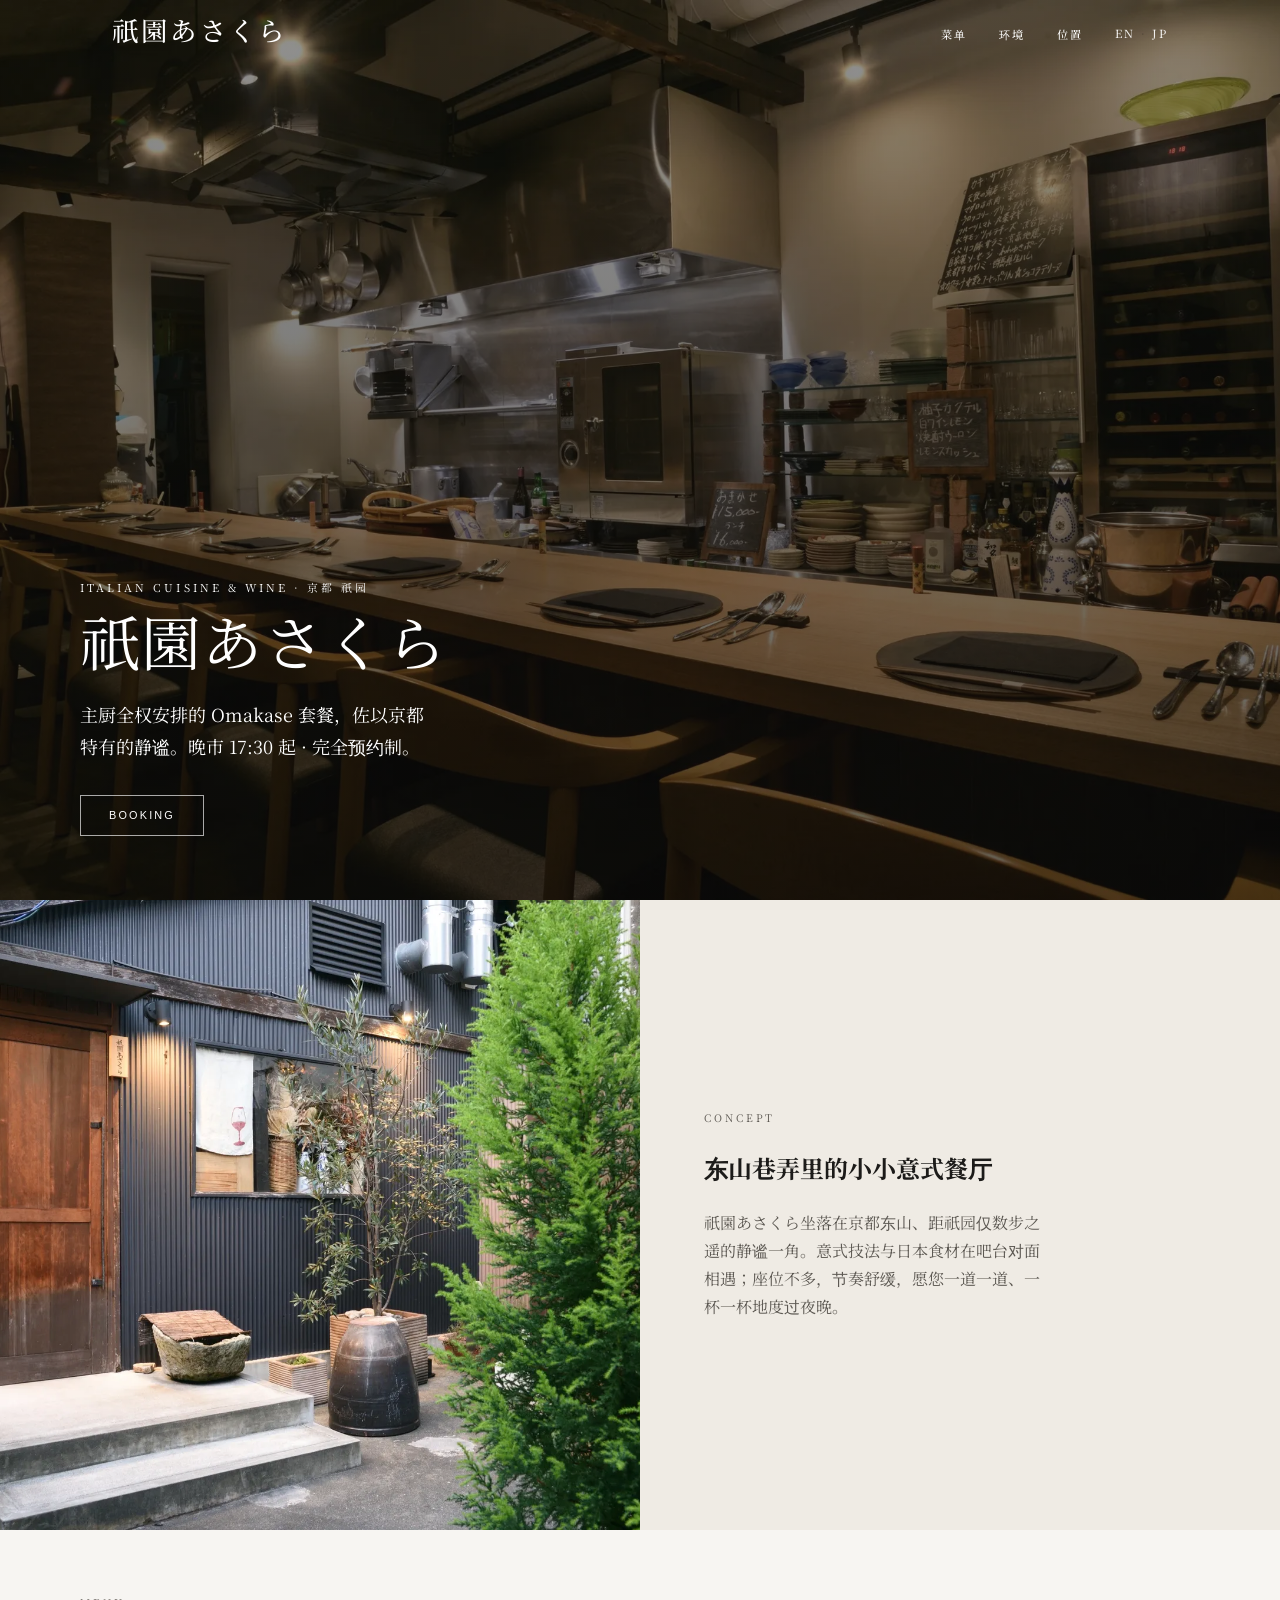
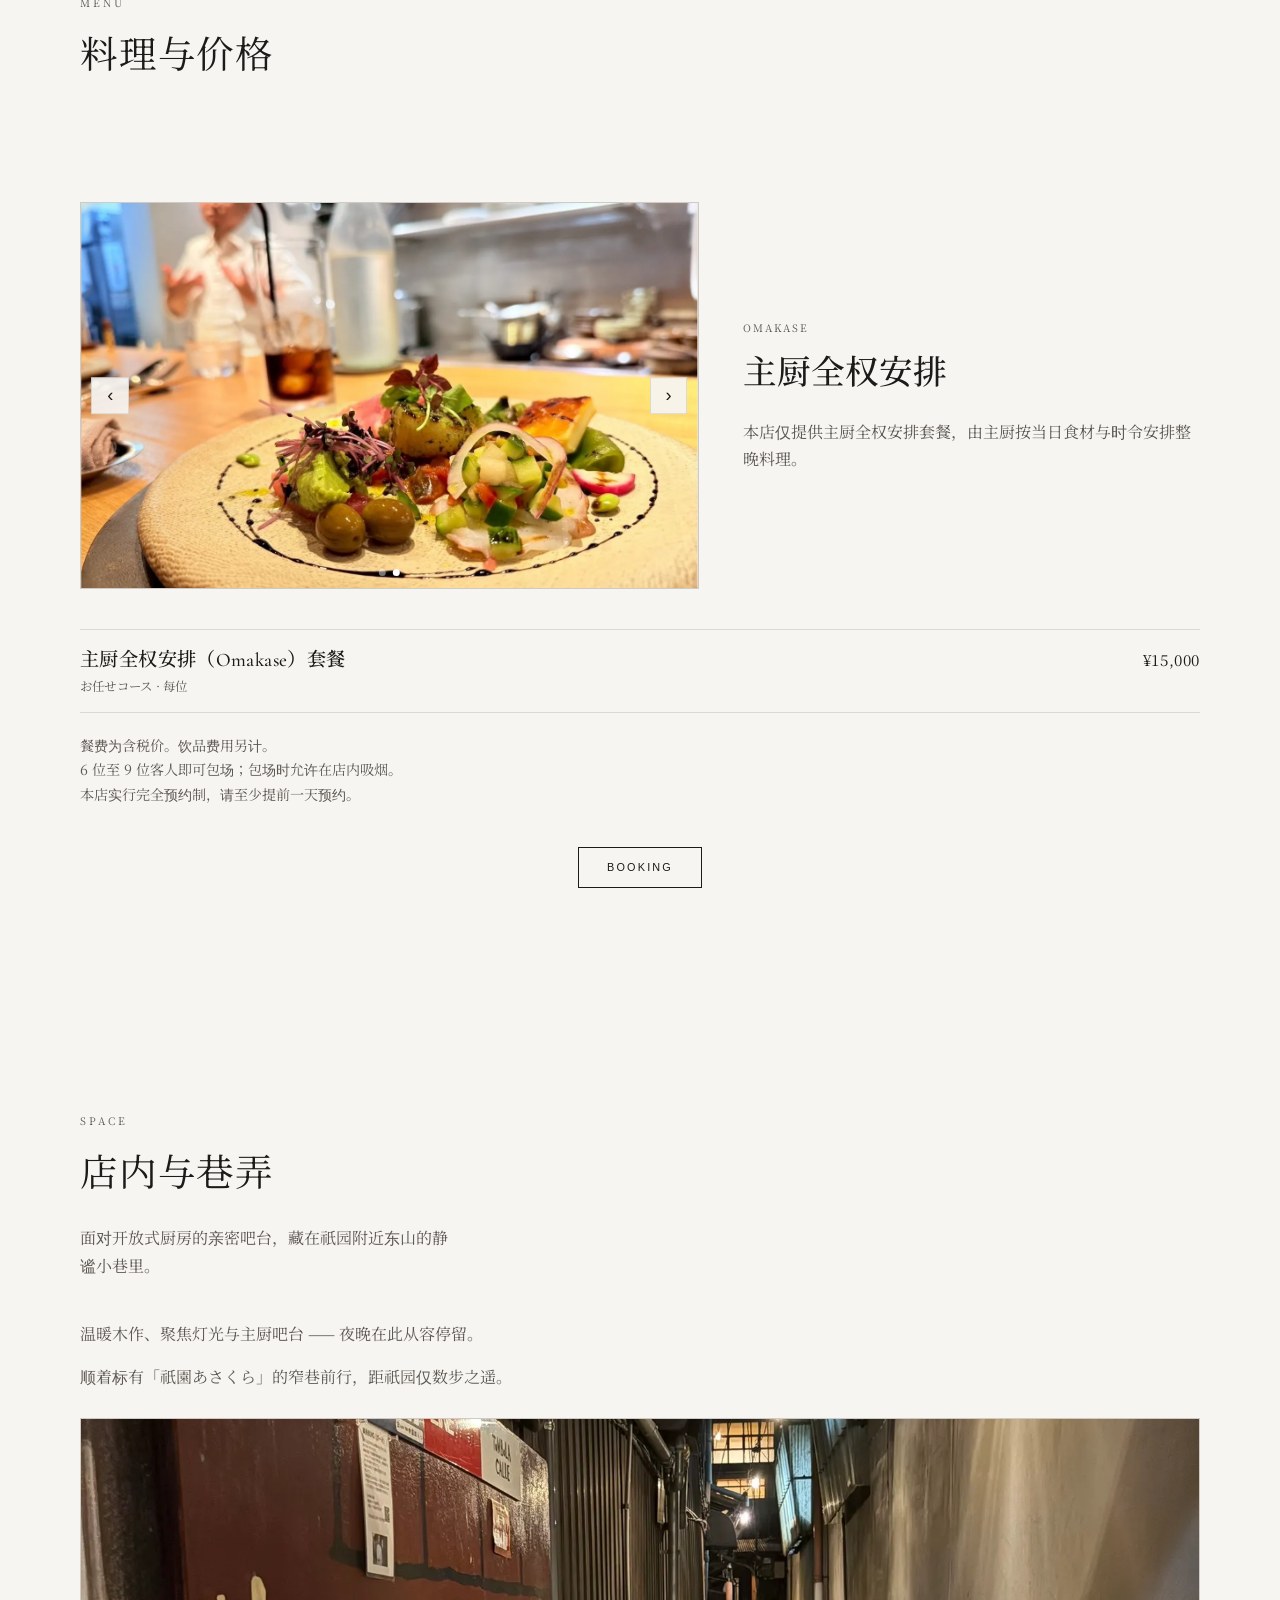
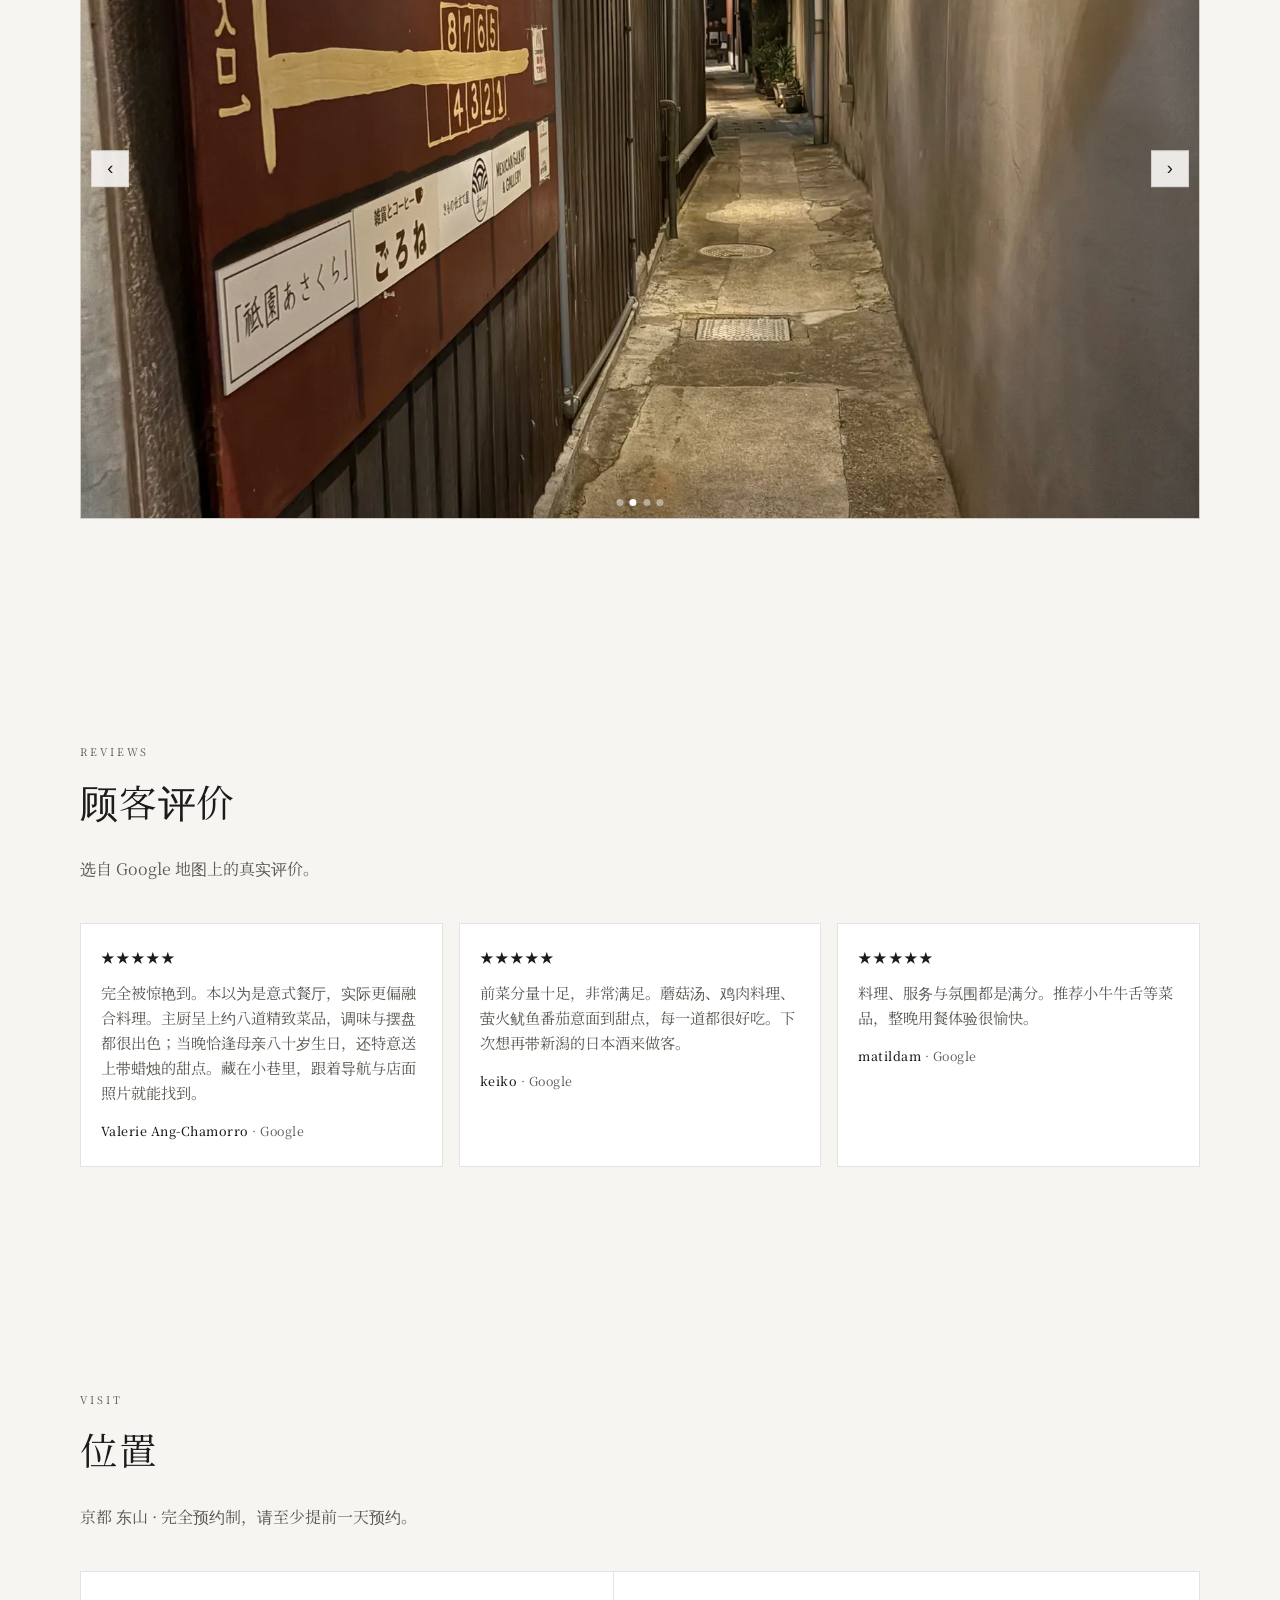
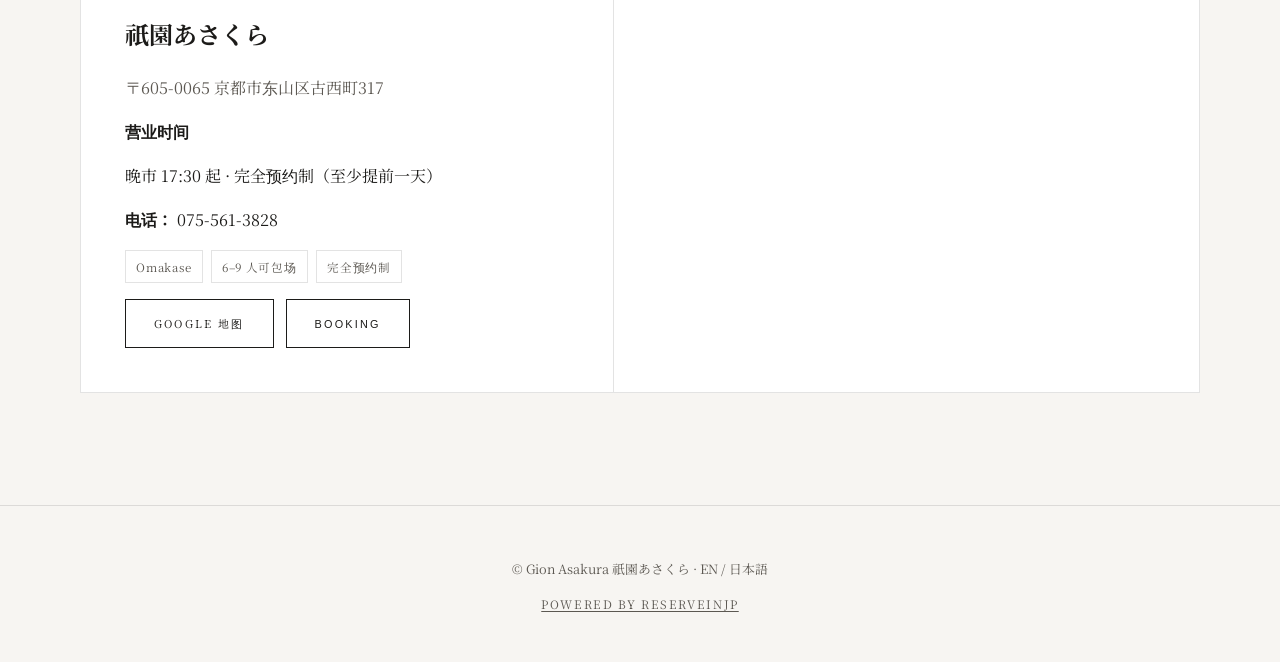
==== commit b390f673: "Update Gion Asakura with image carousels, deduped photos, and guest reviews. Replace static menu/spa" ====
--- a/cn/index.html
+++ b/cn/index.html
@@ -4,7 +4,7 @@
   <meta charset="UTF-8">
   <meta name="viewport" content="width=device-width, initial-scale=1.0">
   <title>祇園あさくら · 京都祇园意式餐厅</title>
-  <meta name="description" content="祇園あさくら — 京都东山、邻近祇园的小型意式餐厅。手打意面与时令意式料理。晚市 17:30 起。">
+  <meta name="description" content="祇園あさくら — 京都东山、邻近祇园的小型意式餐厅。主厨全权安排（Omakase）套餐，每位 ¥15,000（含税）。完全预约制。">
   <link rel="preconnect" href="https://fonts.googleapis.com">
   <link rel="preconnect" href="https://fonts.gstatic.com" crossorigin>
   <link href="https://fonts.googleapis.com/css2?family=Cormorant+Garamond:ital,wght@0,400;0,500;0,600;1,400&family=Noto+Serif+JP:wght@400;500;600&family=Noto+Serif+SC:wght@400;500;600&display=swap" rel="stylesheet">
@@ -28,7 +28,7 @@
     <div class="hero-inner">
       <p class="hero-kicker">Italian Cuisine &amp; Wine · 京都 祇园</p>
       <h1>祇園あさくら</h1>
-      <p class="hero-lead">手打意面与时令意式料理，佐以京都特有的静谧。晚市 17:30 起。</p>
+      <p class="hero-lead">主厨全权安排的 Omakase 套餐，佐以京都特有的静谧。晚市 17:30 起 · 完全预约制。</p>
       <div class="hero-cta">
         <button type="button" class="btn btn--light js-booking-trigger">booking</button>
       </div>
@@ -36,7 +36,7 @@
   </section>
 
   <div class="band">
-    <div class="band__media" style="background-image: url('../assets/images/dishes-spread.webp');" role="img" aria-label="时令意式料理"></div>
+    <div class="band__media" style="background-image: url('../assets/images/exterior-entrance.webp');" role="img" aria-label="东山巷弄中的店面"></div>
     <div class="band__text">
       <p class="section-label">Concept</p>
       <h2>东山巷弄里的小小意式餐厅</h2>
@@ -47,55 +47,32 @@
   <section id="products" class="section section--tight-top">
     <div class="container">
       <p class="section-label">Menu</p>
-      <h2>意面与料理</h2>
-      <p class="section-intro">现点现做的手打意面，另备前菜与时令主菜。价格均为含税价。</p>
-      <div class="editorial-list">
-        <article class="editorial-item">
-          <div class="editorial-media">
-            <img src="../assets/images/dishes-spread.webp" alt="时令意面与意式料理">
-          </div>
-          <div class="editorial-copy">
-            <p class="editorial-kicker">招牌</p>
-            <h3>Pasta · 手打意面</h3>
-            <p>从大蒜橄榄油到海胆奶油 —— 以简约手法呈现，再以京都的克制收尾。</p>
-            <div class="editorial-thumbs">
-              <img src="../assets/images/antipasti.webp" alt="前菜细节">
-              <img src="../assets/images/food-collage.webp" alt="厨房出品">
-              <img src="../assets/images/interior-setting.webp" alt="吧台席位">
+      <h2>料理与价格</h2>
+      <p class="section-intro">仅提供主厨全权安排（Omakase）套餐。餐费含税；饮品费用另计。</p>
+
+      <div class="omakase-block">
+        <div class="media-carousel" data-carousel>
+          <div class="carousel-track-wrapper">
+            <div class="carousel-track" data-carousel-track>
+              <div class="carousel-slide"><img src="../assets/images/dishes-spread.webp" alt="主厨全权安排套餐料理"></div>
+              <div class="carousel-slide"><img src="../assets/images/antipasti.webp" alt="料理细节"></div>
             </div>
           </div>
-        </article>
-
-        <article class="editorial-item editorial-item--reverse">
-          <div class="editorial-media">
-            <img src="../assets/images/antipasti.webp" alt="前菜拼盘">
-          </div>
-          <div class="editorial-copy">
-            <p class="editorial-kicker">单点</p>
-            <h3>前菜 · 肉类与鱼类</h3>
-            <p>小盘前菜、烤时蔬与时令肉鱼料理 —— 完整菜单请询问店内工作人员。</p>
-            <div class="editorial-thumbs">
-              <img src="../assets/images/window-noren.webp" alt="意式料理与葡萄酒">
-              <img src="../assets/images/exterior-entrance.webp" alt="店面入口">
-              <img src="../assets/images/interior-counter.webp" alt="开放式厨房">
-            </div>
-          </div>
-        </article>
+          <button type="button" class="carousel-btn carousel-btn-prev" data-carousel-prev aria-label="上一张">‹</button>
+          <button type="button" class="carousel-btn carousel-btn-next" data-carousel-next aria-label="下一张">›</button>
+          <div class="carousel-dots" data-carousel-dots></div>
+        </div>
+        <div class="omakase-copy">
+          <p class="editorial-kicker">Omakase</p>
+          <h3>主厨全权安排</h3>
+          <p>本店仅提供主厨全权安排套餐，由主厨按当日食材与时令安排整晚料理。</p>
+        </div>
       </div>
 
       <div class="menu-list">
-        <div class="menu-row"><div class="menu-row__name">国产大蒜香辣橄榄油意面<small>国産にんにくのペペロンチーノ</small></div><span class="menu-row__price">¥1,200</span></div>
-        <div class="menu-row"><div class="menu-row__name">高甜度番茄与罗勒冷制意面<small>高糖度トマトとバジルの冷製</small></div><span class="menu-row__price">¥2,000</span></div>
-        <div class="menu-row"><div class="menu-row__name">微辣番茄酱阿拉比亚塔<small>ピリ辛トマトソースのアラビアータ</small></div><span class="menu-row__price">¥2,000</span></div>
-        <div class="menu-row"><div class="menu-row__name">高甜度番茄罗勒酱意面<small>高糖度トマトとバジルのソース</small></div><span class="menu-row__price">¥2,000</span></div>
-        <div class="menu-row"><div class="menu-row__name">水牛马苏里拉与番茄<small>水牛モッツァレラチーズとトマト</small></div><span class="menu-row__price">¥2,500</span></div>
-        <div class="menu-row"><div class="menu-row__name">香肠番茄洋葱阿玛特里切安纳<small>ソーセージ、トマト、オニオンのアマトリチャーナ</small></div><span class="menu-row__price">¥2,500</span></div>
-        <div class="menu-row"><div class="menu-row__name">辛子明太子与鲜虾<small>辛子明太子と海老</small></div><span class="menu-row__price">¥2,160</span></div>
-        <div class="menu-row"><div class="menu-row__name">鲜虾西兰花番茄奶油意面<small>海老とブロッコリーのトマトクリームソース</small></div><span class="menu-row__price">¥2,800</span></div>
-        <div class="menu-row"><div class="menu-row__name">戈贡佐拉芝士酱<small>ゴルゴンゾーラソース</small></div><span class="menu-row__price">¥2,500</span></div>
-        <div class="menu-row"><div class="menu-row__name">满满海胆奶油意面<small>たっぷりウニのクリームパスタ</small></div><span class="menu-row__price">¥5,900</span></div>
+        <div class="menu-row"><div class="menu-row__name">主厨全权安排（Omakase）套餐<small>お任せコース · 每位</small></div><span class="menu-row__price">¥15,000</span></div>
       </div>
-      <p class="menu-note">另备有前菜、肉类与鱼类料理及甜点，详情请询问店内工作人员。</p>
+      <p class="menu-note">餐费为含税价。饮品费用另计。<br>6 位至 9 位客人即可包场；包场时允许在店内吸烟。<br>本店实行完全预约制，请至少提前一天预约。</p>
 
       <div class="products-cta">
         <button type="button" class="btn btn--dark js-booking-trigger">booking</button>
@@ -108,19 +85,47 @@
       <p class="section-label">Space</p>
       <h2>店内与巷弄</h2>
       <p class="section-intro">面对开放式厨房的亲密吧台，藏在祇园附近东山的静谧小巷里。</p>
-      <div class="space-story">
-        <div class="space-main">
-          <img src="../assets/images/interior-counter.webp" alt="吧台席位与开放式厨房">
+      <div class="space-intro-copy">
+        <p>温暖木作、聚焦灯光与主厨吧台 —— 夜晚在此从容停留。</p>
+        <p>顺着标有「祇園あさくら」的窄巷前行，距祇园仅数步之遥。</p>
+      </div>
+      <div class="media-carousel" data-carousel>
+        <div class="carousel-track-wrapper">
+          <div class="carousel-track" data-carousel-track>
+            <div class="carousel-slide"><img src="../assets/images/interior-counter.webp" alt="吧台席位与开放式厨房"></div>
+            <div class="carousel-slide"><img src="../assets/images/alley-sign.webp" alt="巷弄导览牌"></div>
+            <div class="carousel-slide"><img src="../assets/images/window-noren.webp" alt="葡萄酒暖帘"></div>
+            <div class="carousel-slide"><img src="../assets/images/interior-setting.webp" alt="吧台席位细节"></div>
+          </div>
         </div>
-        <div class="space-copy">
-          <p>温暖木作、聚焦灯光与主厨吧台 —— 夜晚在此从容停留。</p>
-          <p>顺着标有「祇園あさくら」的窄巷前行，距祇园仅数步之遥。</p>
-        </div>
-        <div class="space-strip">
-          <img src="../assets/images/exterior-entrance.webp" alt="店面入口">
-          <img src="../assets/images/alley-sign.webp" alt="巷弄导览牌">
-          <img src="../assets/images/window-noren.webp" alt="葡萄酒暖帘">
-        </div>
+        <button type="button" class="carousel-btn carousel-btn-prev" data-carousel-prev aria-label="上一张">‹</button>
+        <button type="button" class="carousel-btn carousel-btn-next" data-carousel-next aria-label="下一张">›</button>
+        <div class="carousel-dots" data-carousel-dots></div>
+      </div>
+    </div>
+  </section>
+
+  <section id="reviews" class="section">
+    <div class="container">
+      <p class="section-label">Reviews</p>
+      <h2>顾客评价</h2>
+      <p class="section-intro">选自 Google 地图上的真实评价。</p>
+      <div class="reviews-grid">
+        <article class="review-card">
+          <p class="review-card__stars" aria-label="5 星">★★★★★</p>
+          <p class="review-card__quote">完全被惊艳到。本以为是意式餐厅，实际更偏融合料理。主厨呈上约八道精致菜品，调味与摆盘都很出色；当晚恰逢母亲八十岁生日，还特意送上带蜡烛的甜点。藏在小巷里，跟着导航与店面照片就能找到。</p>
+          <p class="review-card__meta"><strong>Valerie Ang-Chamorro</strong> · Google</p>
+        </article>
+        <article class="review-card">
+          <p class="review-card__stars" aria-label="5 星">★★★★★</p>
+          <p class="review-card__quote">前菜分量十足，非常满足。蘑菇汤、鸡肉料理、萤火鱿鱼番茄意面到甜点，每一道都很好吃。下次想再带新潟的日本酒来做客。</p>
+          <p class="review-card__meta"><strong>keiko</strong> · Google</p>
+        </article>
+        <article class="review-card">
+          <p class="review-card__stars" aria-label="5 星">★★★★★</p>
+          <p class="review-card__quote">料理、服务与氛围都是满分。推荐小牛牛舌等菜品，整晚用餐体验很愉快。</p>
+          <p class="review-card__meta"><strong>matildam</strong> · Google</p>
+        </article>
       </div>
     </div>
   </section>
@@ -129,20 +134,20 @@
     <div class="container">
       <p class="section-label">Visit</p>
       <h2>位置</h2>
-      <p class="section-intro">京都 东山 · 建议提前预约。</p>
+      <p class="section-intro">京都 东山 · 完全预约制，请至少提前一天预约。</p>
       <div class="location-wrap">
         <div class="location-info">
           <h3>祇園あさくら</h3>
           <p class="address">〒605-0065 京都市东山区古西町317</p>
           <div class="hours-block">
             <p><strong>营业时间</strong></p>
-            <p>晚市 17:30 起 · 建议提前预约</p>
+            <p>晚市 17:30 起 · 完全预约制（至少提前一天）</p>
           </div>
           <p class="phone"><strong>电话：</strong> <a href="tel:+81755613828">075-561-3828</a></p>
           <div class="tags">
-            <span class="tag">堂食</span>
-            <span class="tag">外带</span>
-            <span class="tag">外送</span>
+            <span class="tag">Omakase</span>
+            <span class="tag">6–9 人可包场</span>
+            <span class="tag">完全预约制</span>
           </div>
           <div class="location-actions">
             <a href="https://www.google.com/maps?cid=3698002281516441157" target="_blank" rel="noopener noreferrer" class="btn btn--dark">Google 地图</a>
--- a/styles.css
+++ b/styles.css
@@ -892,68 +892,168 @@
   border: 1px solid var(--line);
 }
 
+.media-carousel {
+  display: block;
+  position: relative;
+  width: 100%;
+  overflow: hidden;
+  border: 1px solid var(--line);
+  background: #e8e4dc;
+}
+
+.media-carousel .carousel-track-wrapper {
+  overflow: hidden;
+}
+
+.media-carousel .carousel-track {
+  display: flex;
+  transition: transform 0.5s var(--ease);
+}
+
+.media-carousel .carousel-slide {
+  flex: 0 0 100%;
+  min-width: 0;
+}
+
+.media-carousel .carousel-slide img {
+  width: 100%;
+  aspect-ratio: 16 / 10;
+  object-fit: cover;
+  display: block;
+}
+
+.media-carousel .carousel-btn {
+  position: absolute;
+  top: 50%;
+  transform: translateY(-50%);
+  z-index: 2;
+  width: 2.35rem;
+  height: 2.35rem;
+  border: 1px solid var(--line);
+  background: rgba(247, 245, 242, 0.92);
+  color: var(--ink);
+  cursor: pointer;
+  display: grid;
+  place-items: center;
+  font-size: 1.15rem;
+  line-height: 1;
+}
+
+.media-carousel .carousel-btn-prev { left: 0.65rem; }
+.media-carousel .carousel-btn-next { right: 0.65rem; }
+
+.media-carousel .carousel-dots {
+  position: absolute;
+  left: 50%;
+  bottom: 0.75rem;
+  transform: translateX(-50%);
+  z-index: 2;
+  display: flex;
+  gap: 0.4rem;
+  padding: 0;
+}
+
+.media-carousel .carousel-dot {
+  width: 7px;
+  height: 7px;
+  border-radius: 50%;
+  border: none;
+  padding: 0;
+  background: rgba(255, 255, 255, 0.45);
+  cursor: pointer;
+}
+
+.media-carousel .carousel-dot.active {
+  background: #fff;
+}
+
+.omakase-block {
+  display: grid;
+  grid-template-columns: 1.15fr 0.85fr;
+  gap: clamp(1.5rem, 4vw, 2.75rem);
+  align-items: center;
+  margin: 2rem 0 2.25rem;
+}
+
+.omakase-copy .editorial-kicker {
+  margin-bottom: 0.55rem;
+}
+
+.omakase-copy h3 {
+  font-family: var(--font-display);
+  font-size: clamp(1.6rem, 3vw, 2.1rem);
+  font-weight: 500;
+  margin: 0 0 0.85rem;
+}
+
+.omakase-copy p {
+  margin: 0;
+  color: var(--ink-soft);
+  line-height: 1.7;
+}
+
+.space-intro-copy {
+  max-width: 40rem;
+  margin: 0 0 1.75rem;
+  color: var(--ink-soft);
+  line-height: 1.7;
+}
+
+.space-intro-copy p + p {
+  margin-top: 0.75rem;
+}
+
+.reviews-grid {
+  display: grid;
+  grid-template-columns: repeat(3, minmax(0, 1fr));
+  gap: 1rem;
+  margin-top: 1.75rem;
+}
+
+.review-card {
+  border: 1px solid var(--line);
+  background: #fff;
+  padding: 1.35rem 1.25rem 1.45rem;
+}
+
+.review-card__stars {
+  margin: 0 0 0.65rem;
+  color: var(--ink);
+  letter-spacing: 0.08em;
+  font-size: 0.85rem;
+}
+
+.review-card__quote {
+  margin: 0 0 1rem;
+  color: var(--ink-soft);
+  line-height: 1.65;
+  font-size: 0.95rem;
+}
+
+.review-card__meta {
+  margin: 0;
+  font-size: 0.78rem;
+  color: var(--ink-soft);
+  letter-spacing: 0.04em;
+}
+
+.review-card__meta strong {
+  color: var(--ink);
+  font-weight: 500;
+}
+
 @media (max-width: 900px) {
   .gallery-carousel {
     display: block;
   }
-}
-
-.carousel-track-wrapper {
-  overflow: hidden;
-}
-
-.carousel-track {
-  display: flex;
-  transition: transform 0.5s var(--ease);
-}
-
-.carousel-slide {
-  flex: 0 0 100%;
-}
-
-.carousel-slide img {
-  width: 100%;
-  aspect-ratio: 4 / 3;
-  object-fit: cover;
-}
-
-.carousel-btn {
-  position: absolute;
-  top: 50%;
-  transform: translateY(-50%);
-  width: 2.25rem;
-  height: 2.25rem;
-  border: 1px solid var(--line);
-  background: rgba(247, 245, 242, 0.92);
-  color: var(--ink);
-  cursor: pointer;
-}
-
-.carousel-btn-prev {
-  left: 0.5rem;
-}
-
-.carousel-btn-next {
-  right: 0.5rem;
-}
-
-.carousel-dots {
-  display: flex;
-  justify-content: center;
-  gap: 0.35rem;
-  padding: 0.75rem;
-}
-
-.carousel-dot {
-  width: 5px;
-  height: 5px;
-  border-radius: 50%;
-  background: var(--line);
-  cursor: pointer;
-}
-
-.carousel-dot.active {
-  background: var(--ink);
+
+  .omakase-block {
+    grid-template-columns: 1fr;
+  }
+
+  .reviews-grid {
+    grid-template-columns: 1fr;
+  }
 }
 
 /* —— Location —— */
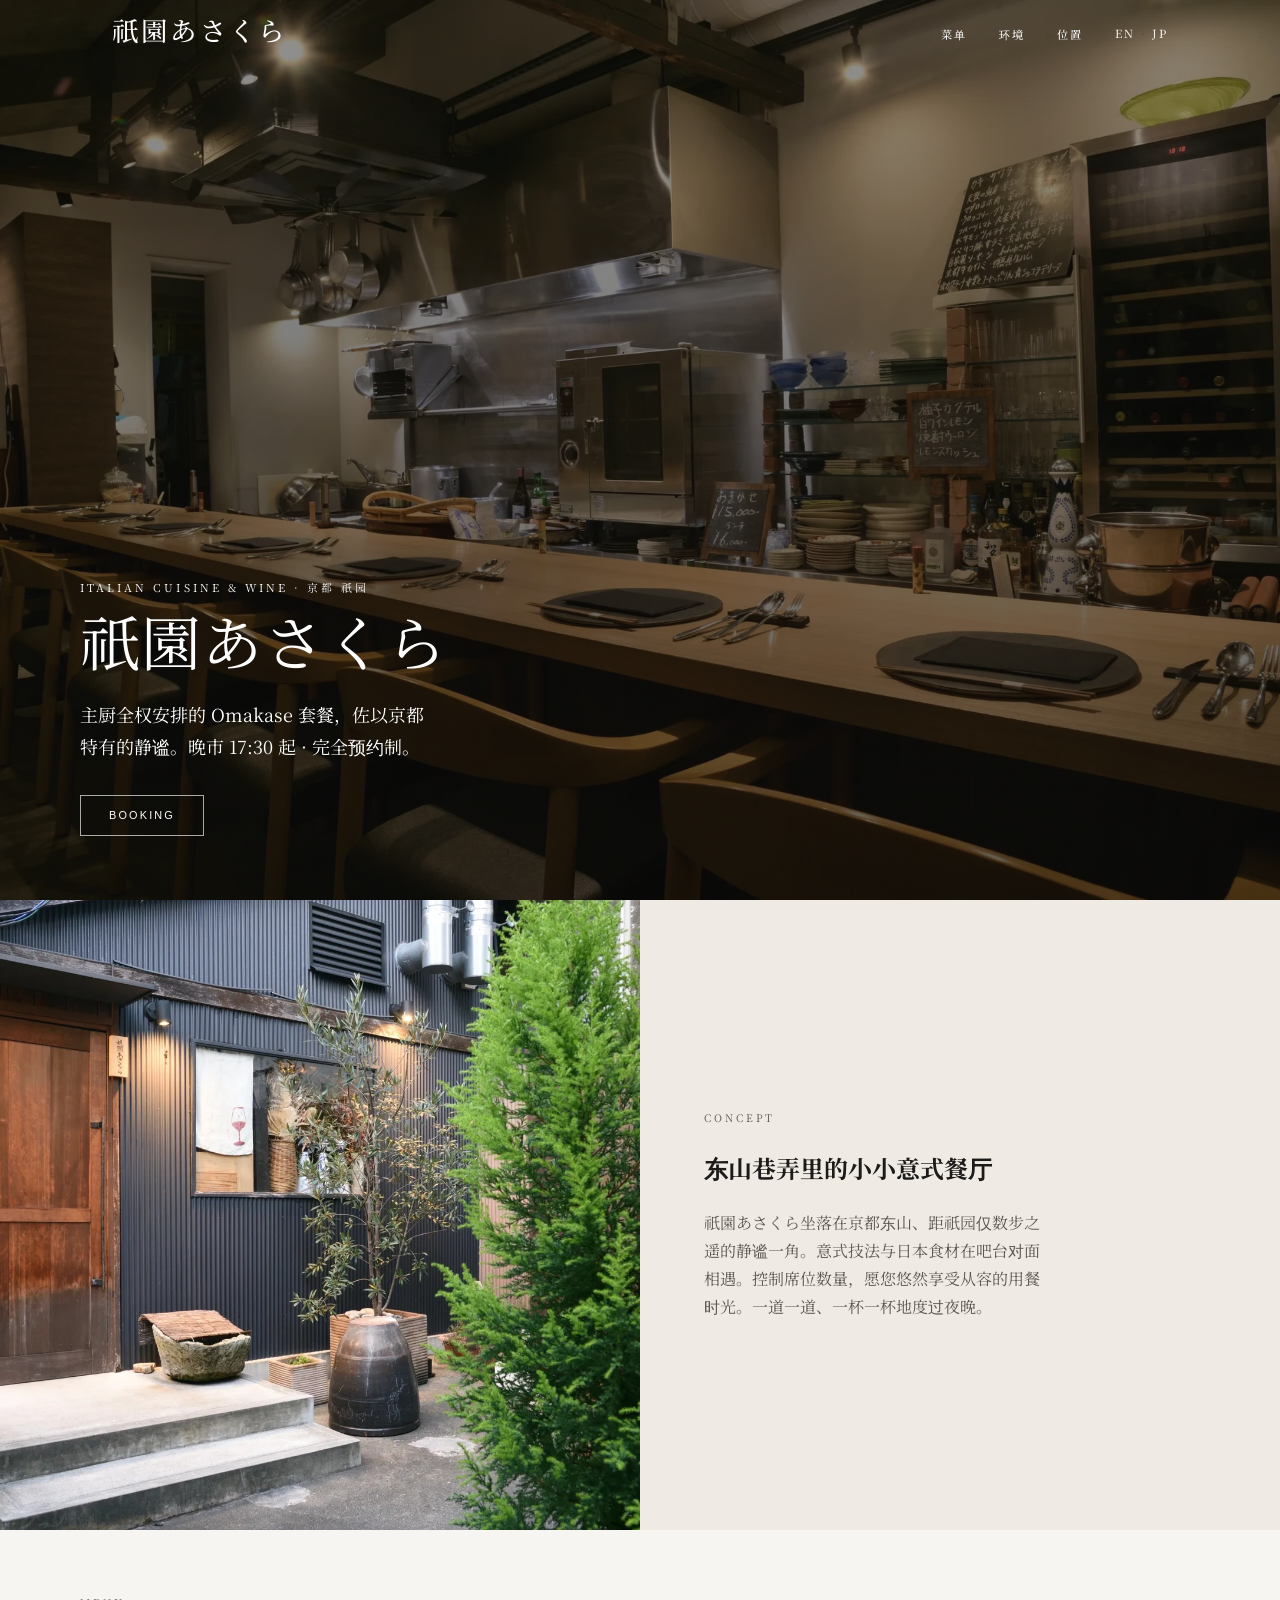
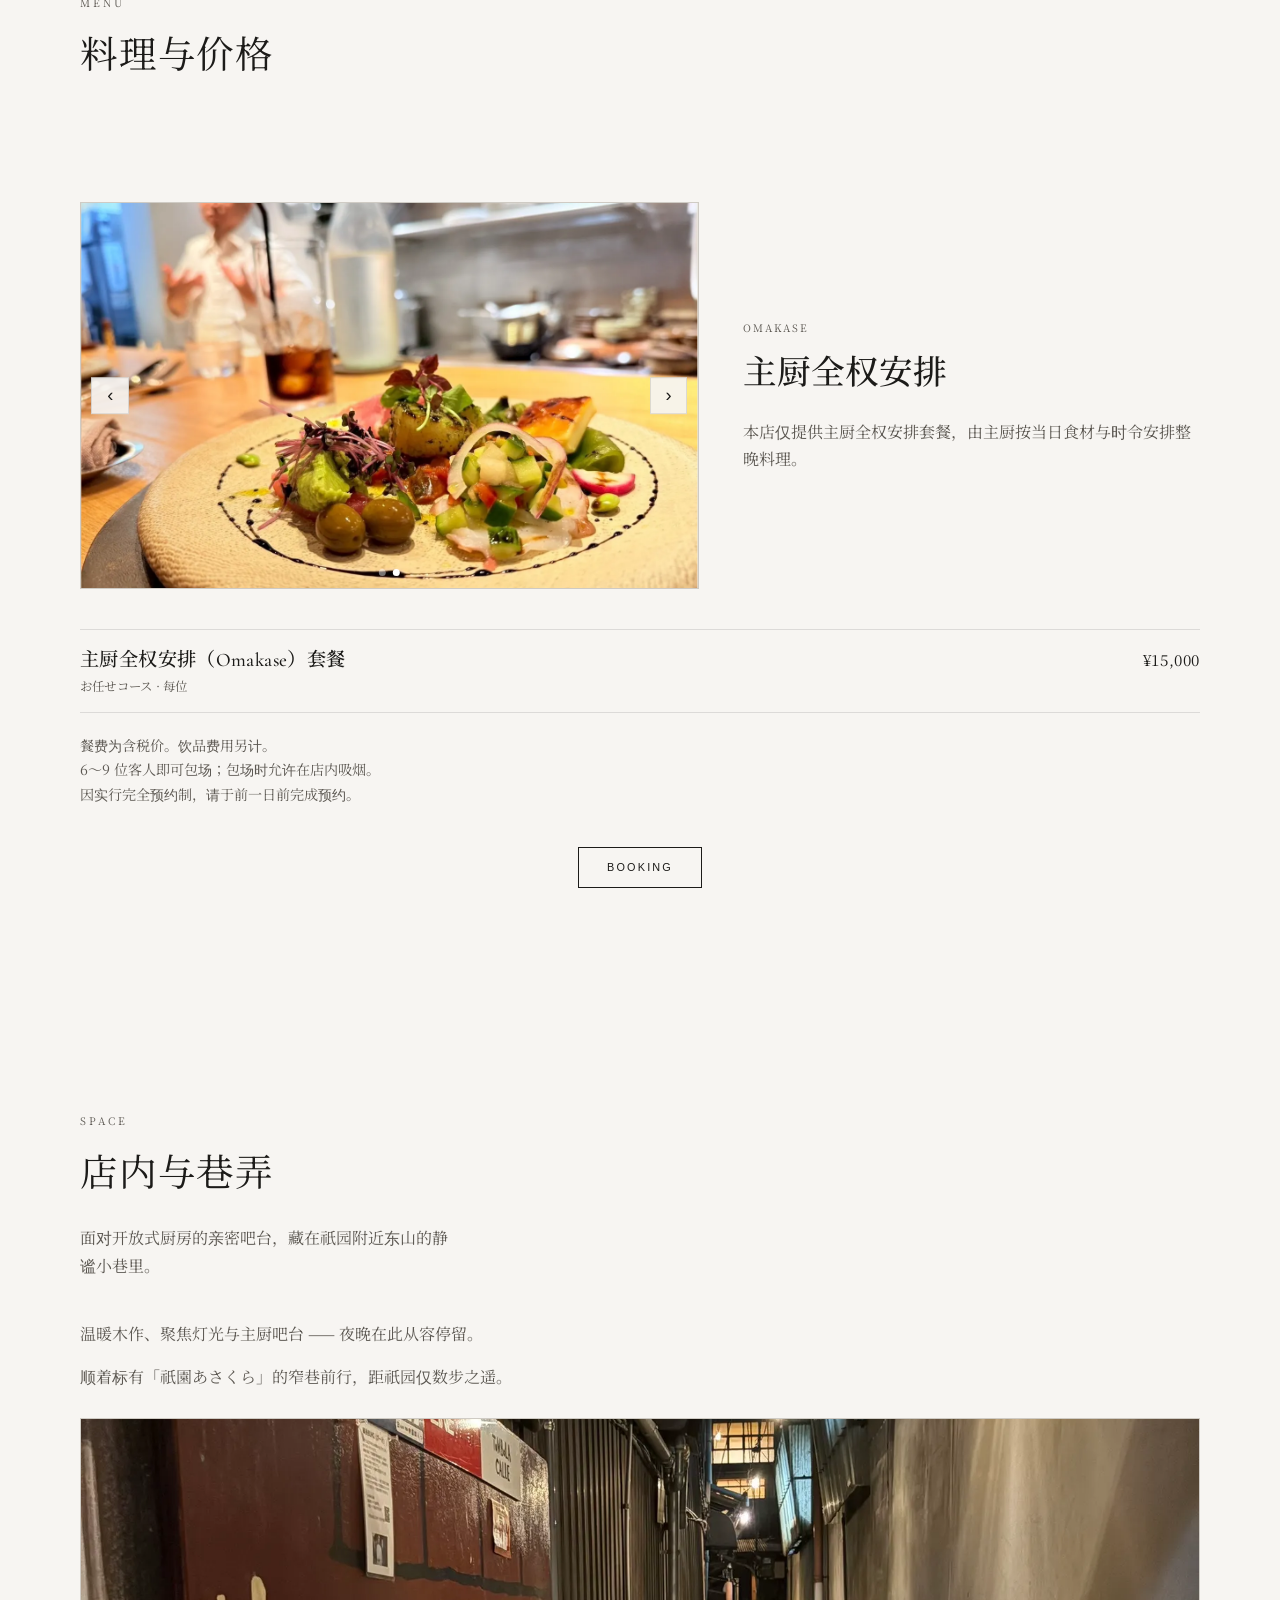
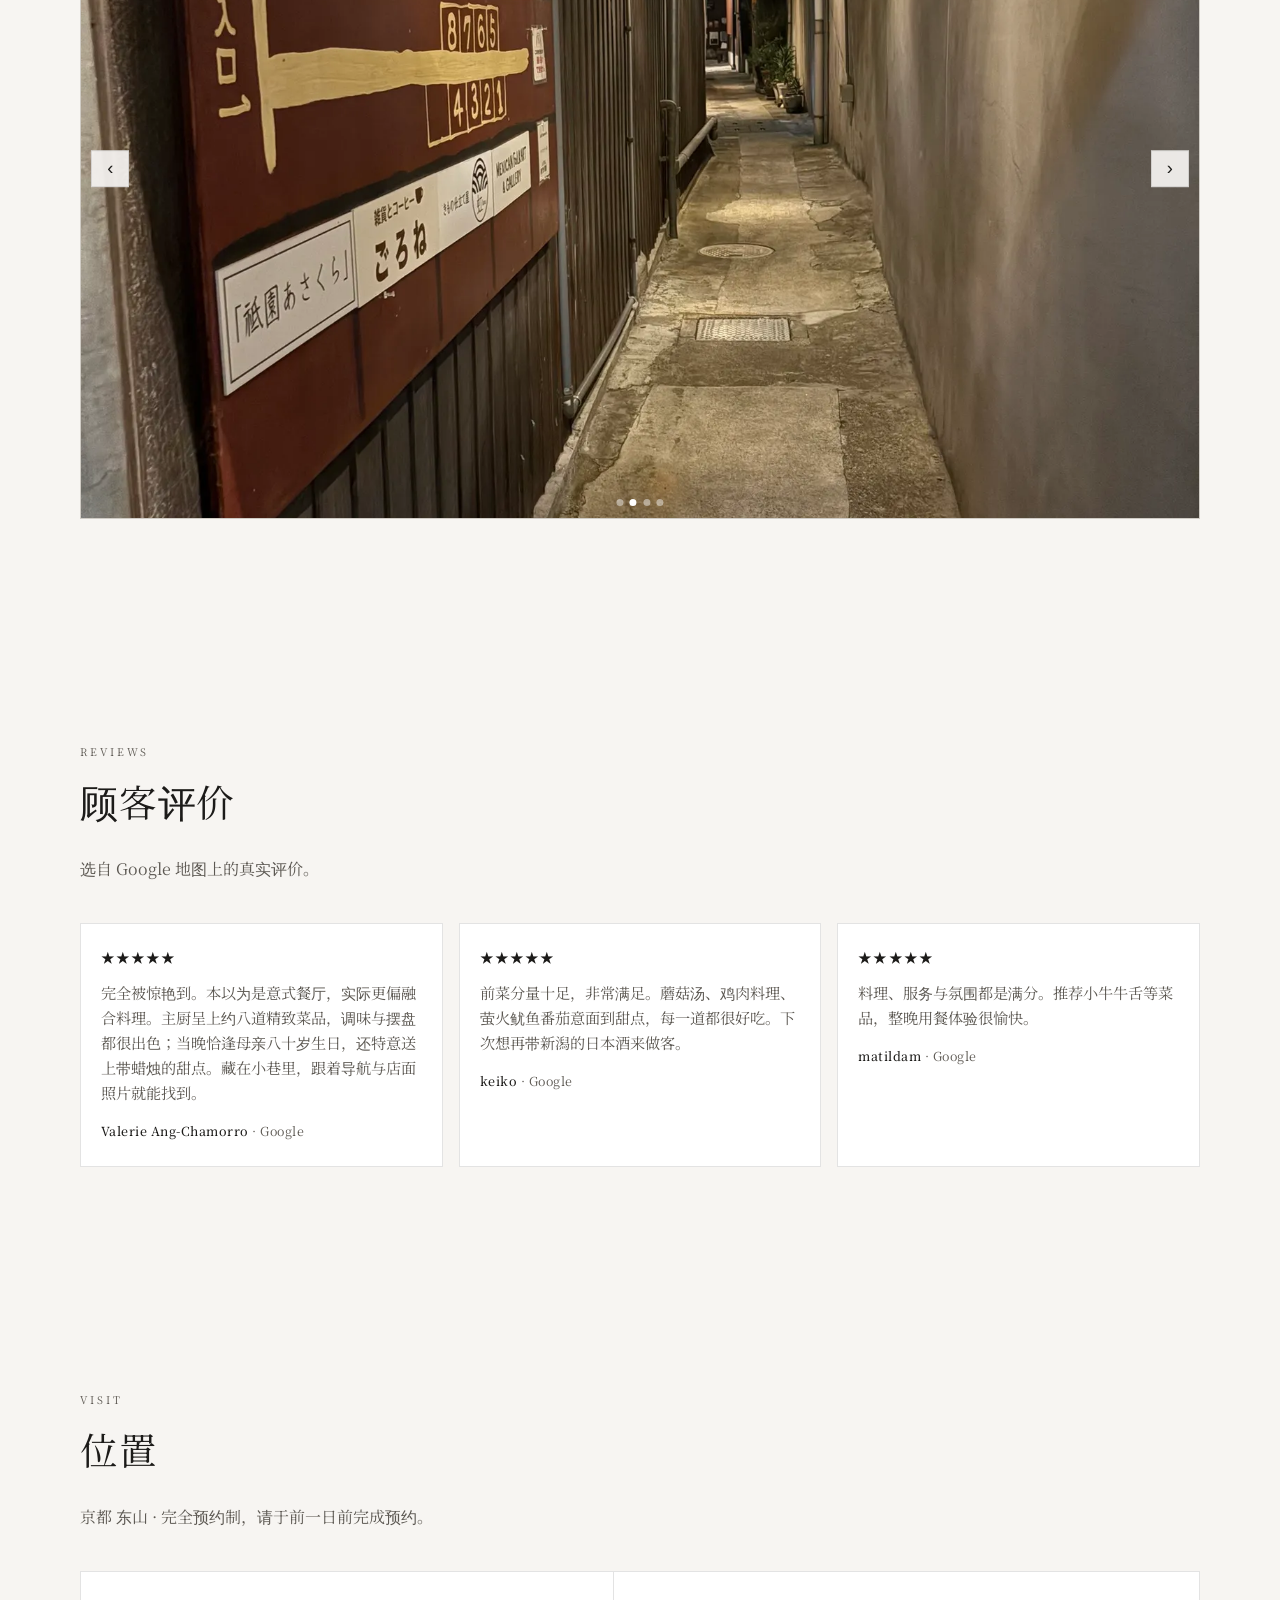
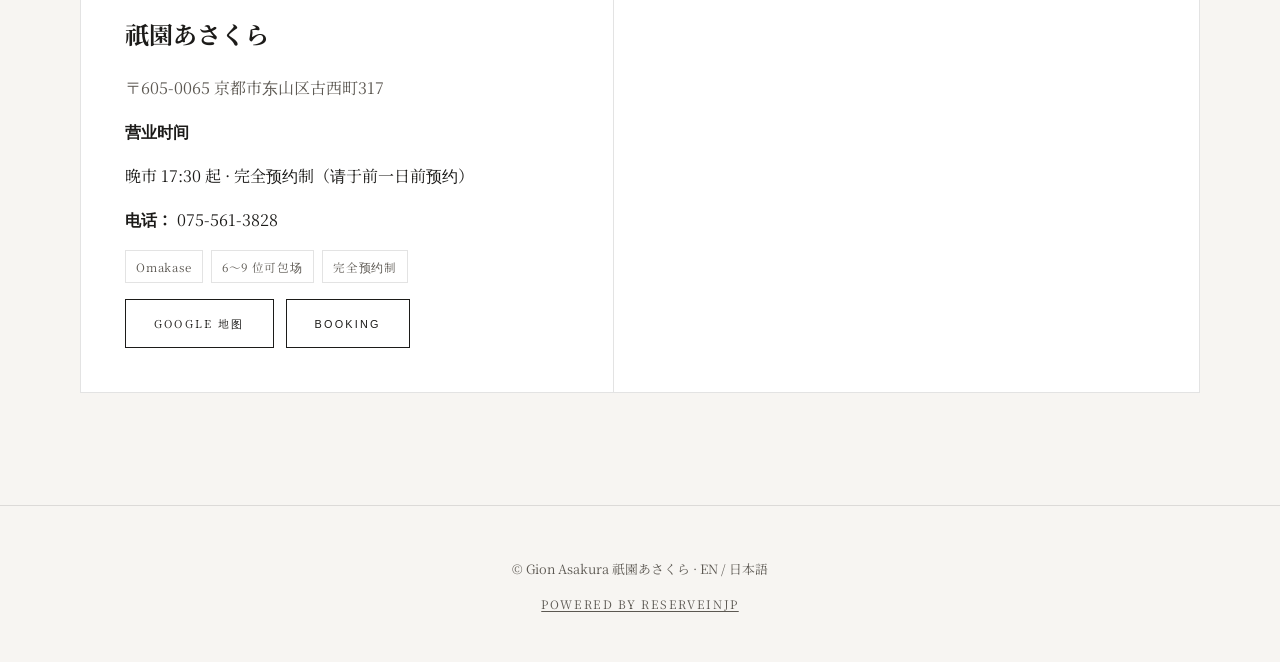
==== commit 6a7a517a: "Update Gion Asakura copy per shop feedback on seating, private booking, and reservations. Co-authore" ====
--- a/cn/index.html
+++ b/cn/index.html
@@ -40,7 +40,7 @@
     <div class="band__text">
       <p class="section-label">Concept</p>
       <h2>东山巷弄里的小小意式餐厅</h2>
-      <p>祇園あさくら坐落在京都东山、距祇园仅数步之遥的静谧一角。意式技法与日本食材在吧台对面相遇；座位不多，节奏舒缓，愿您一道一道、一杯一杯地度过夜晚。</p>
+      <p>祇園あさくら坐落在京都东山、距祇园仅数步之遥的静谧一角。意式技法与日本食材在吧台对面相遇。控制席位数量，愿您悠然享受从容的用餐时光。一道一道、一杯一杯地度过夜晚。</p>
     </div>
   </div>
 
@@ -72,7 +72,7 @@
       <div class="menu-list">
         <div class="menu-row"><div class="menu-row__name">主厨全权安排（Omakase）套餐<small>お任せコース · 每位</small></div><span class="menu-row__price">¥15,000</span></div>
       </div>
-      <p class="menu-note">餐费为含税价。饮品费用另计。<br>6 位至 9 位客人即可包场；包场时允许在店内吸烟。<br>本店实行完全预约制，请至少提前一天预约。</p>
+      <p class="menu-note">餐费为含税价。饮品费用另计。<br>6〜9 位客人即可包场；包场时允许在店内吸烟。<br>因实行完全预约制，请于前一日前完成预约。</p>
 
       <div class="products-cta">
         <button type="button" class="btn btn--dark js-booking-trigger">booking</button>
@@ -134,19 +134,19 @@
     <div class="container">
       <p class="section-label">Visit</p>
       <h2>位置</h2>
-      <p class="section-intro">京都 东山 · 完全预约制，请至少提前一天预约。</p>
+      <p class="section-intro">京都 东山 · 完全预约制，请于前一日前完成预约。</p>
       <div class="location-wrap">
         <div class="location-info">
           <h3>祇園あさくら</h3>
           <p class="address">〒605-0065 京都市东山区古西町317</p>
           <div class="hours-block">
             <p><strong>营业时间</strong></p>
-            <p>晚市 17:30 起 · 完全预约制（至少提前一天）</p>
+            <p>晚市 17:30 起 · 完全预约制（请于前一日前预约）</p>
           </div>
           <p class="phone"><strong>电话：</strong> <a href="tel:+81755613828">075-561-3828</a></p>
           <div class="tags">
             <span class="tag">Omakase</span>
-            <span class="tag">6–9 人可包场</span>
+            <span class="tag">6〜9 位可包场</span>
             <span class="tag">完全预约制</span>
           </div>
           <div class="location-actions">
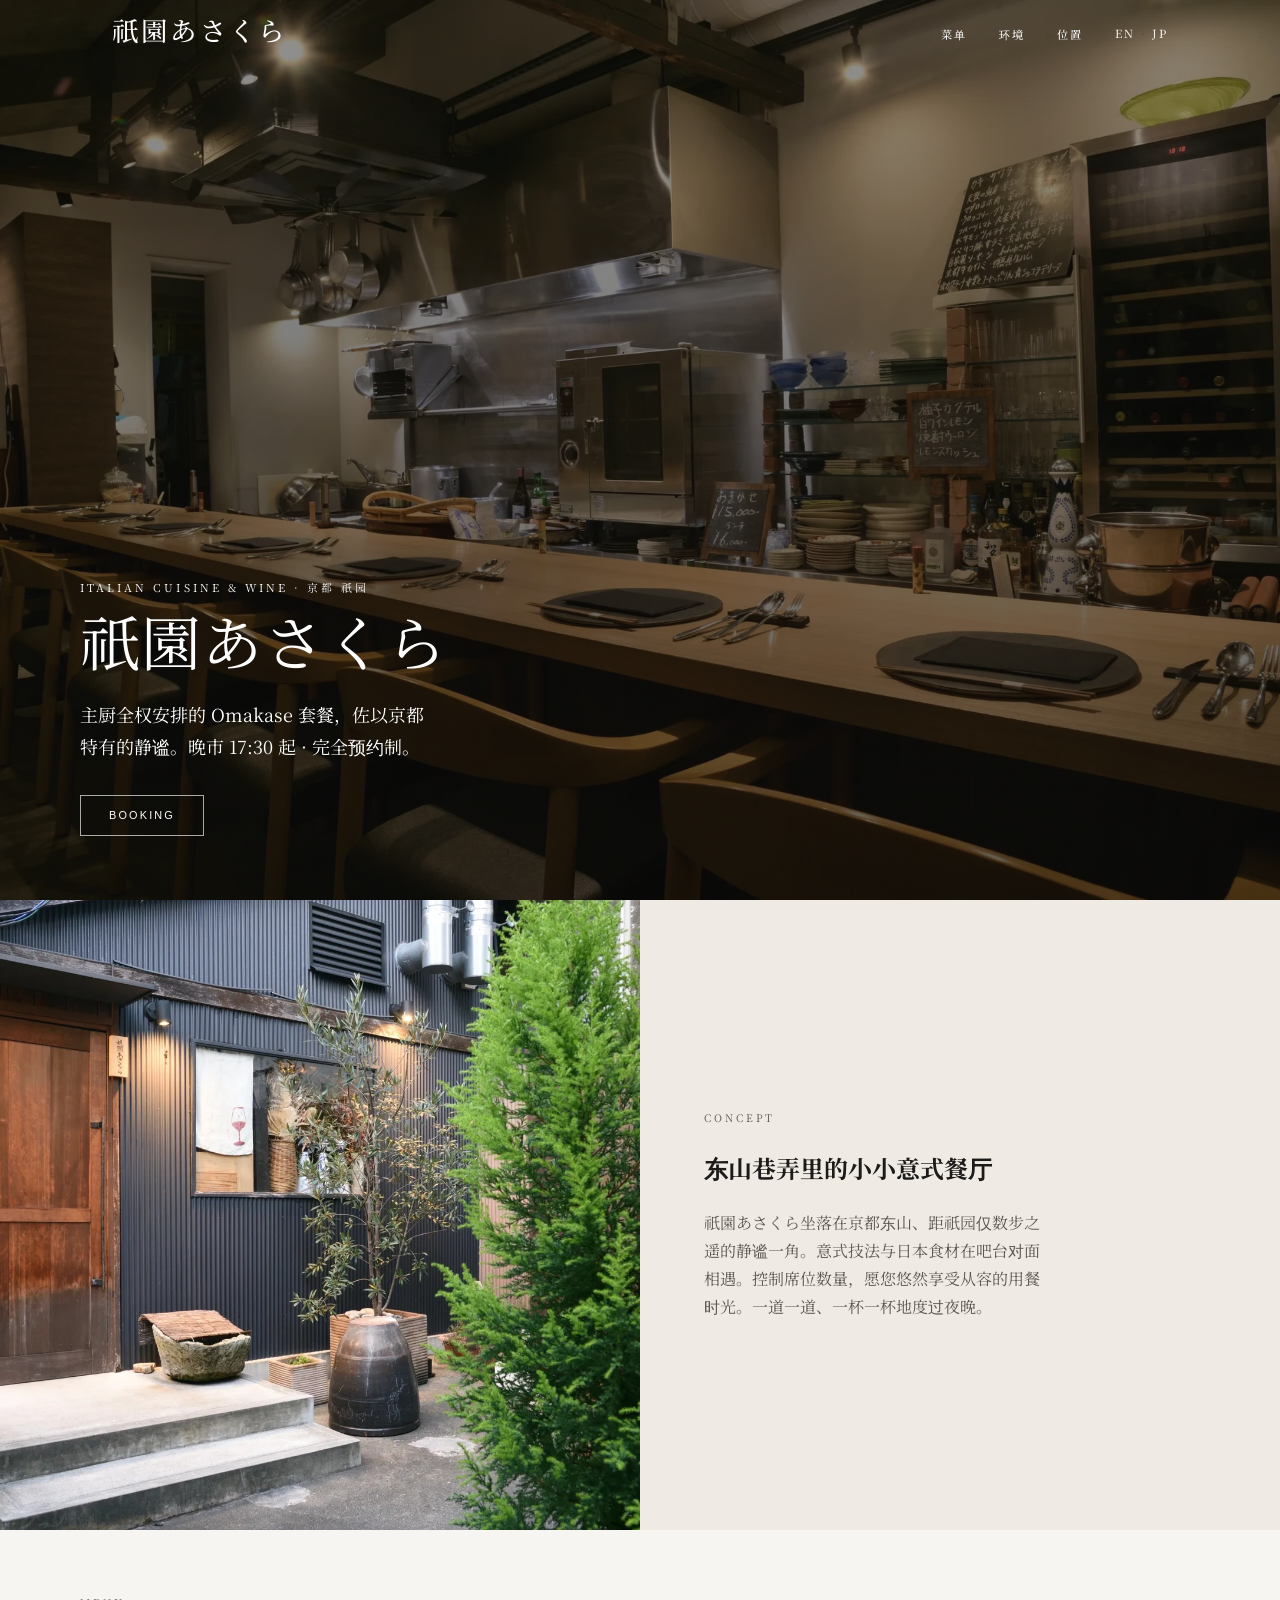
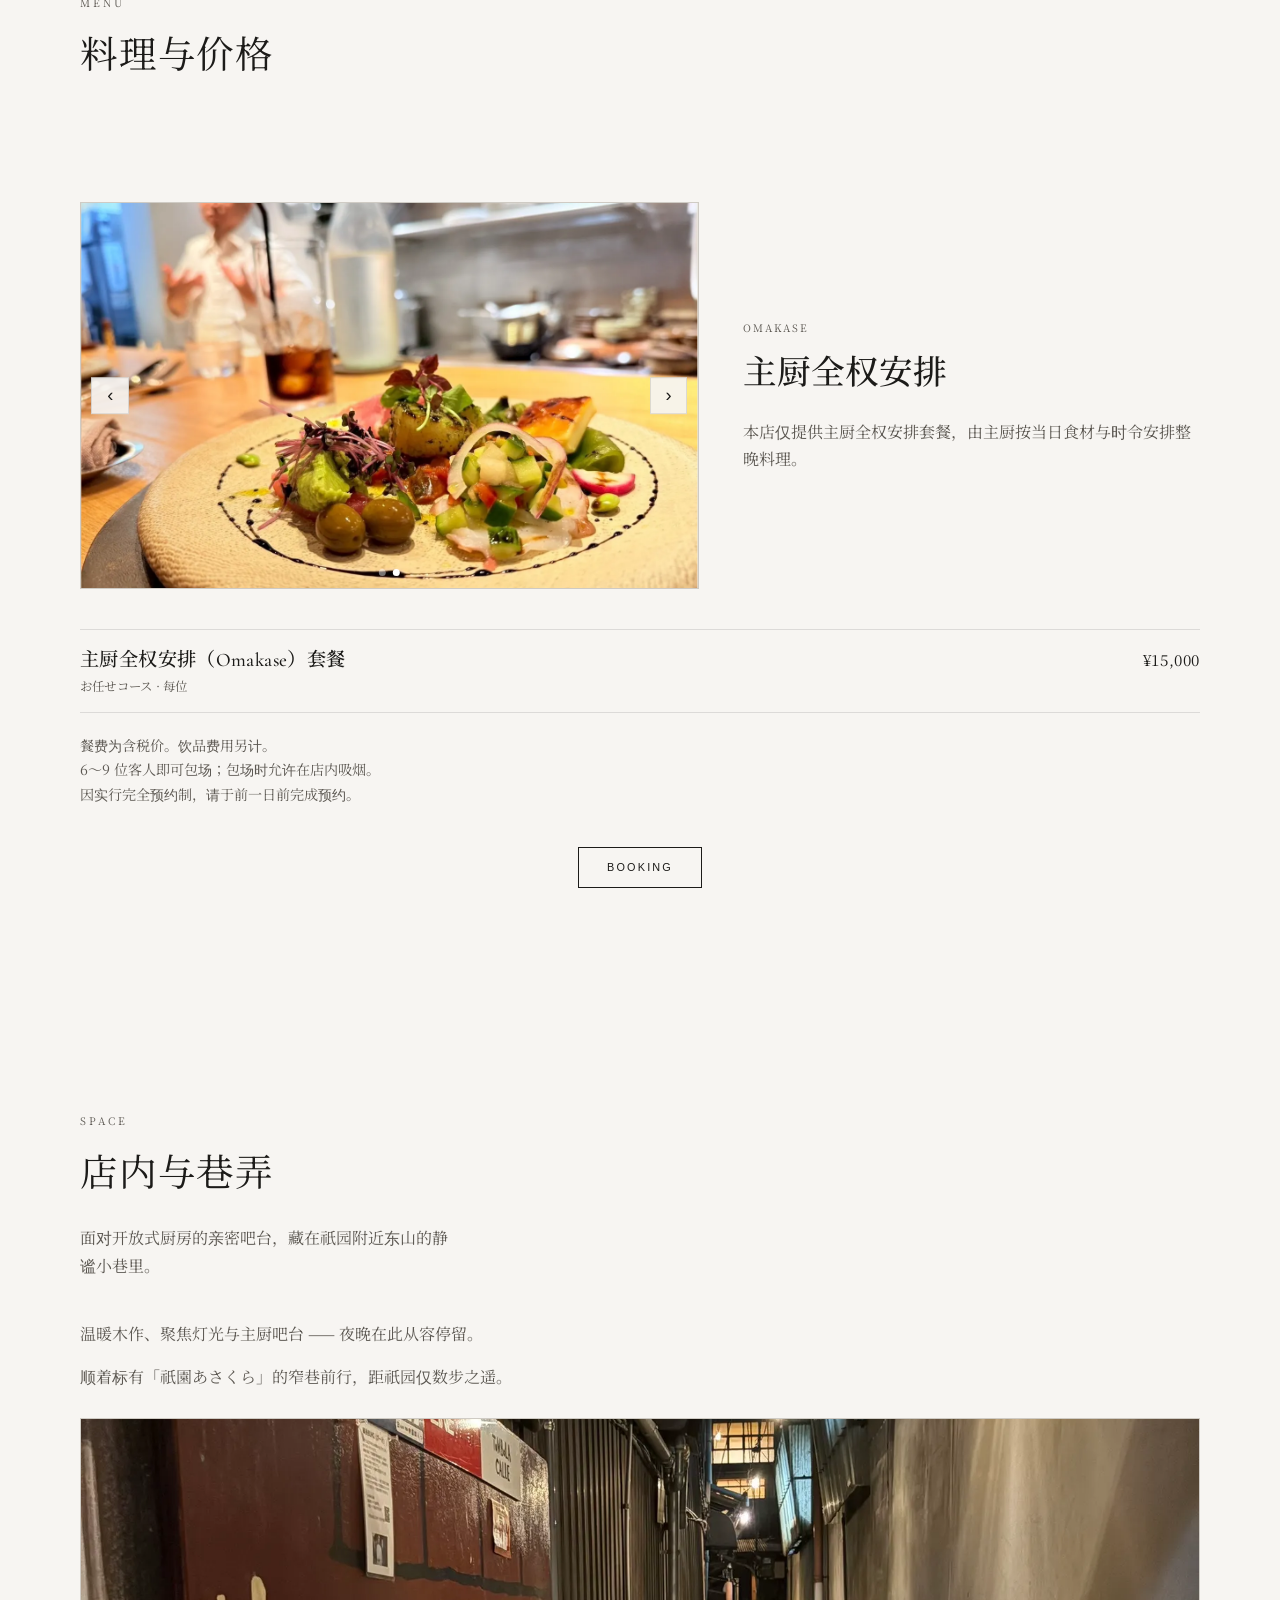
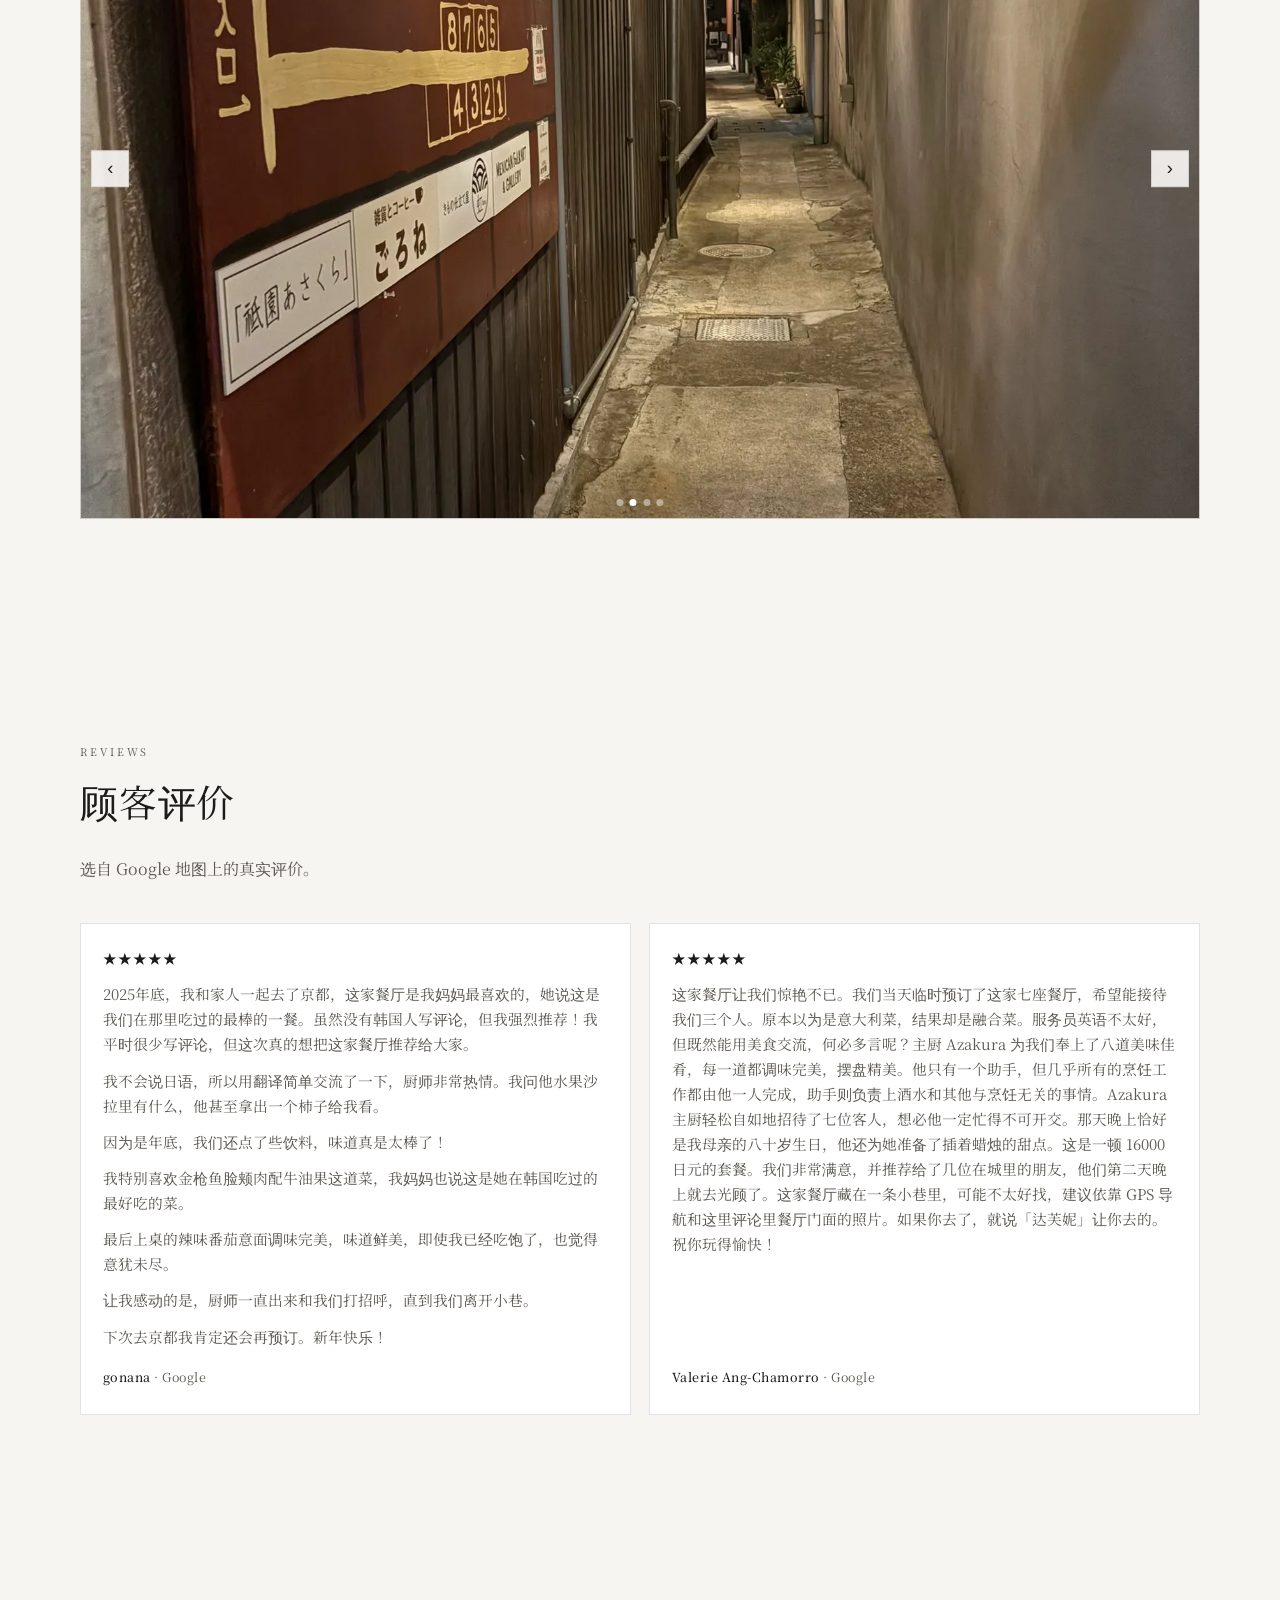
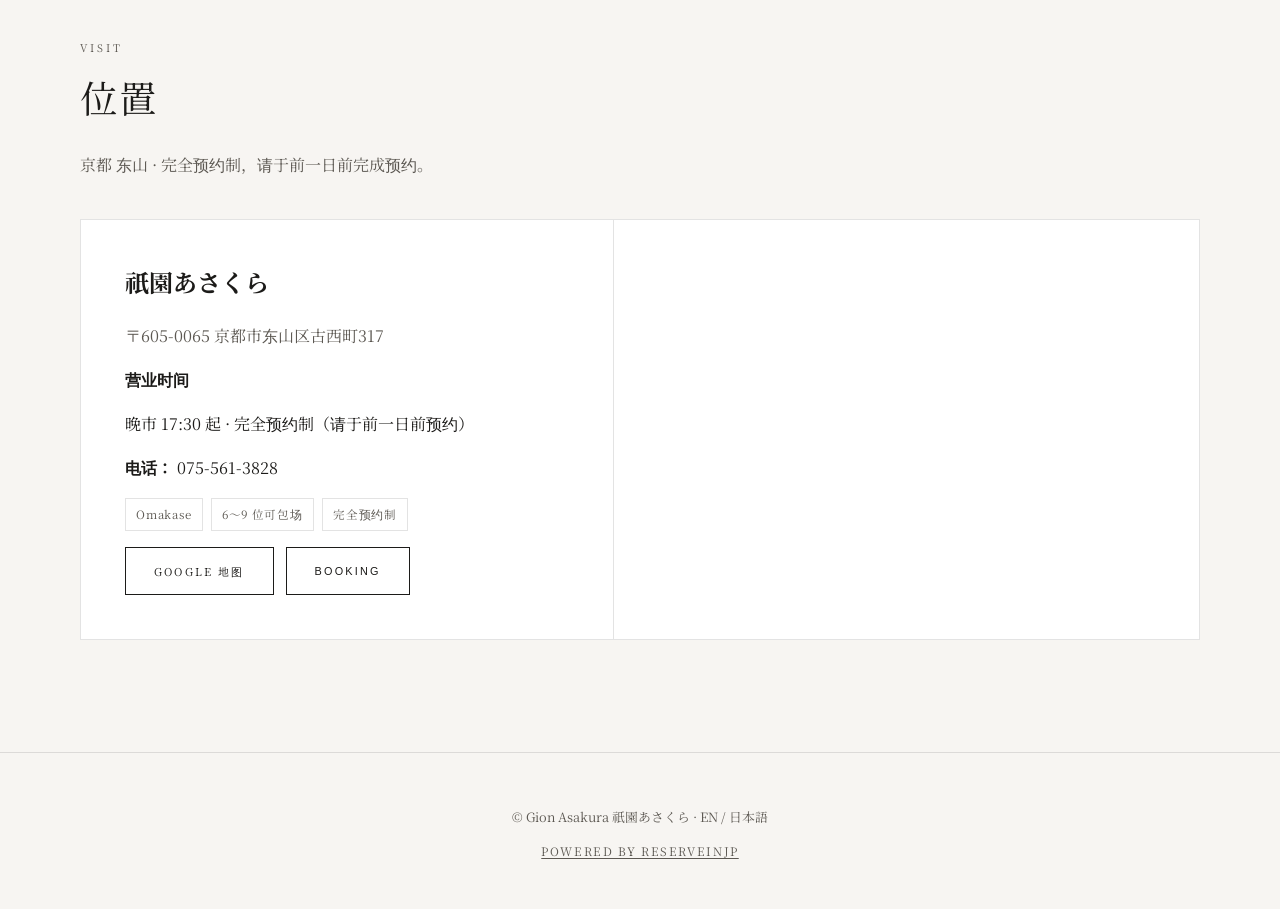
==== commit 447b47cd: "Replace review section with fuller Google Maps guest quotes. Co-authored-by: Cursor <cursoragent@cur" ====
--- a/cn/index.html
+++ b/cn/index.html
@@ -113,18 +113,23 @@
       <div class="reviews-grid">
         <article class="review-card">
           <p class="review-card__stars" aria-label="5 星">★★★★★</p>
-          <p class="review-card__quote">完全被惊艳到。本以为是意式餐厅，实际更偏融合料理。主厨呈上约八道精致菜品，调味与摆盘都很出色；当晚恰逢母亲八十岁生日，还特意送上带蜡烛的甜点。藏在小巷里，跟着导航与店面照片就能找到。</p>
-          <p class="review-card__meta"><strong>Valerie Ang-Chamorro</strong> · Google</p>
+          <div class="review-card__quote">
+            <p>2025年底，我和家人一起去了京都，这家餐厅是我妈妈最喜欢的，她说这是我们在那里吃过的最棒的一餐。虽然没有韩国人写评论，但我强烈推荐！我平时很少写评论，但这次真的想把这家餐厅推荐给大家。</p>
+            <p>我不会说日语，所以用翻译简单交流了一下，厨师非常热情。我问他水果沙拉里有什么，他甚至拿出一个柿子给我看。</p>
+            <p>因为是年底，我们还点了些饮料，味道真是太棒了！</p>
+            <p>我特别喜欢金枪鱼脸颊肉配牛油果这道菜，我妈妈也说这是她在韩国吃过的最好吃的菜。</p>
+            <p>最后上桌的辣味番茄意面调味完美，味道鲜美，即使我已经吃饱了，也觉得意犹未尽。</p>
+            <p>让我感动的是，厨师一直出来和我们打招呼，直到我们离开小巷。</p>
+            <p>下次去京都我肯定还会再预订。新年快乐！</p>
+          </div>
+          <p class="review-card__meta"><strong>gonana</strong> · Google</p>
         </article>
         <article class="review-card">
           <p class="review-card__stars" aria-label="5 星">★★★★★</p>
-          <p class="review-card__quote">前菜分量十足，非常满足。蘑菇汤、鸡肉料理、萤火鱿鱼番茄意面到甜点，每一道都很好吃。下次想再带新潟的日本酒来做客。</p>
-          <p class="review-card__meta"><strong>keiko</strong> · Google</p>
-        </article>
-        <article class="review-card">
-          <p class="review-card__stars" aria-label="5 星">★★★★★</p>
-          <p class="review-card__quote">料理、服务与氛围都是满分。推荐小牛牛舌等菜品，整晚用餐体验很愉快。</p>
-          <p class="review-card__meta"><strong>matildam</strong> · Google</p>
+          <div class="review-card__quote">
+            <p>这家餐厅让我们惊艳不已。我们当天临时预订了这家七座餐厅，希望能接待我们三个人。原本以为是意大利菜，结果却是融合菜。服务员英语不太好，但既然能用美食交流，何必多言呢？主厨 Azakura 为我们奉上了八道美味佳肴，每一道都调味完美，摆盘精美。他只有一个助手，但几乎所有的烹饪工作都由他一人完成，助手则负责上酒水和其他与烹饪无关的事情。Azakura 主厨轻松自如地招待了七位客人，想必他一定忙得不可开交。那天晚上恰好是我母亲的八十岁生日，他还为她准备了插着蜡烛的甜点。这是一顿 16000 日元的套餐。我们非常满意，并推荐给了几位在城里的朋友，他们第二天晚上就去光顾了。这家餐厅藏在一条小巷里，可能不太好找，建议依靠 GPS 导航和这里评论里餐厅门面的照片。如果你去了，就说「达芙妮」让你去的。祝你玩得愉快！</p>
+          </div>
+          <p class="review-card__meta"><strong>Valerie Ang-Chamorro</strong> · Google</p>
         </article>
       </div>
     </div>
--- a/styles.css
+++ b/styles.css
@@ -1005,15 +1005,18 @@
 
 .reviews-grid {
   display: grid;
-  grid-template-columns: repeat(3, minmax(0, 1fr));
-  gap: 1rem;
+  grid-template-columns: repeat(2, minmax(0, 1fr));
+  gap: 1.15rem;
   margin-top: 1.75rem;
+  align-items: stretch;
 }
 
 .review-card {
   border: 1px solid var(--line);
   background: #fff;
-  padding: 1.35rem 1.25rem 1.45rem;
+  padding: 1.45rem 1.35rem 1.55rem;
+  display: flex;
+  flex-direction: column;
 }
 
 .review-card__stars {
@@ -1024,10 +1027,19 @@
 }
 
 .review-card__quote {
-  margin: 0 0 1rem;
-  color: var(--ink-soft);
-  line-height: 1.65;
-  font-size: 0.95rem;
+  margin: 0 0 1.15rem;
+  color: var(--ink-soft);
+  line-height: 1.7;
+  font-size: 0.92rem;
+  flex: 1;
+}
+
+.review-card__quote p {
+  margin: 0;
+}
+
+.review-card__quote p + p {
+  margin-top: 0.7rem;
 }
 
 .review-card__meta {
@@ -1053,6 +1065,12 @@
 
   .reviews-grid {
     grid-template-columns: 1fr;
+  }
+}
+
+@media (max-width: 720px) {
+  .review-card {
+    padding: 1.25rem 1.1rem 1.35rem;
   }
 }
 
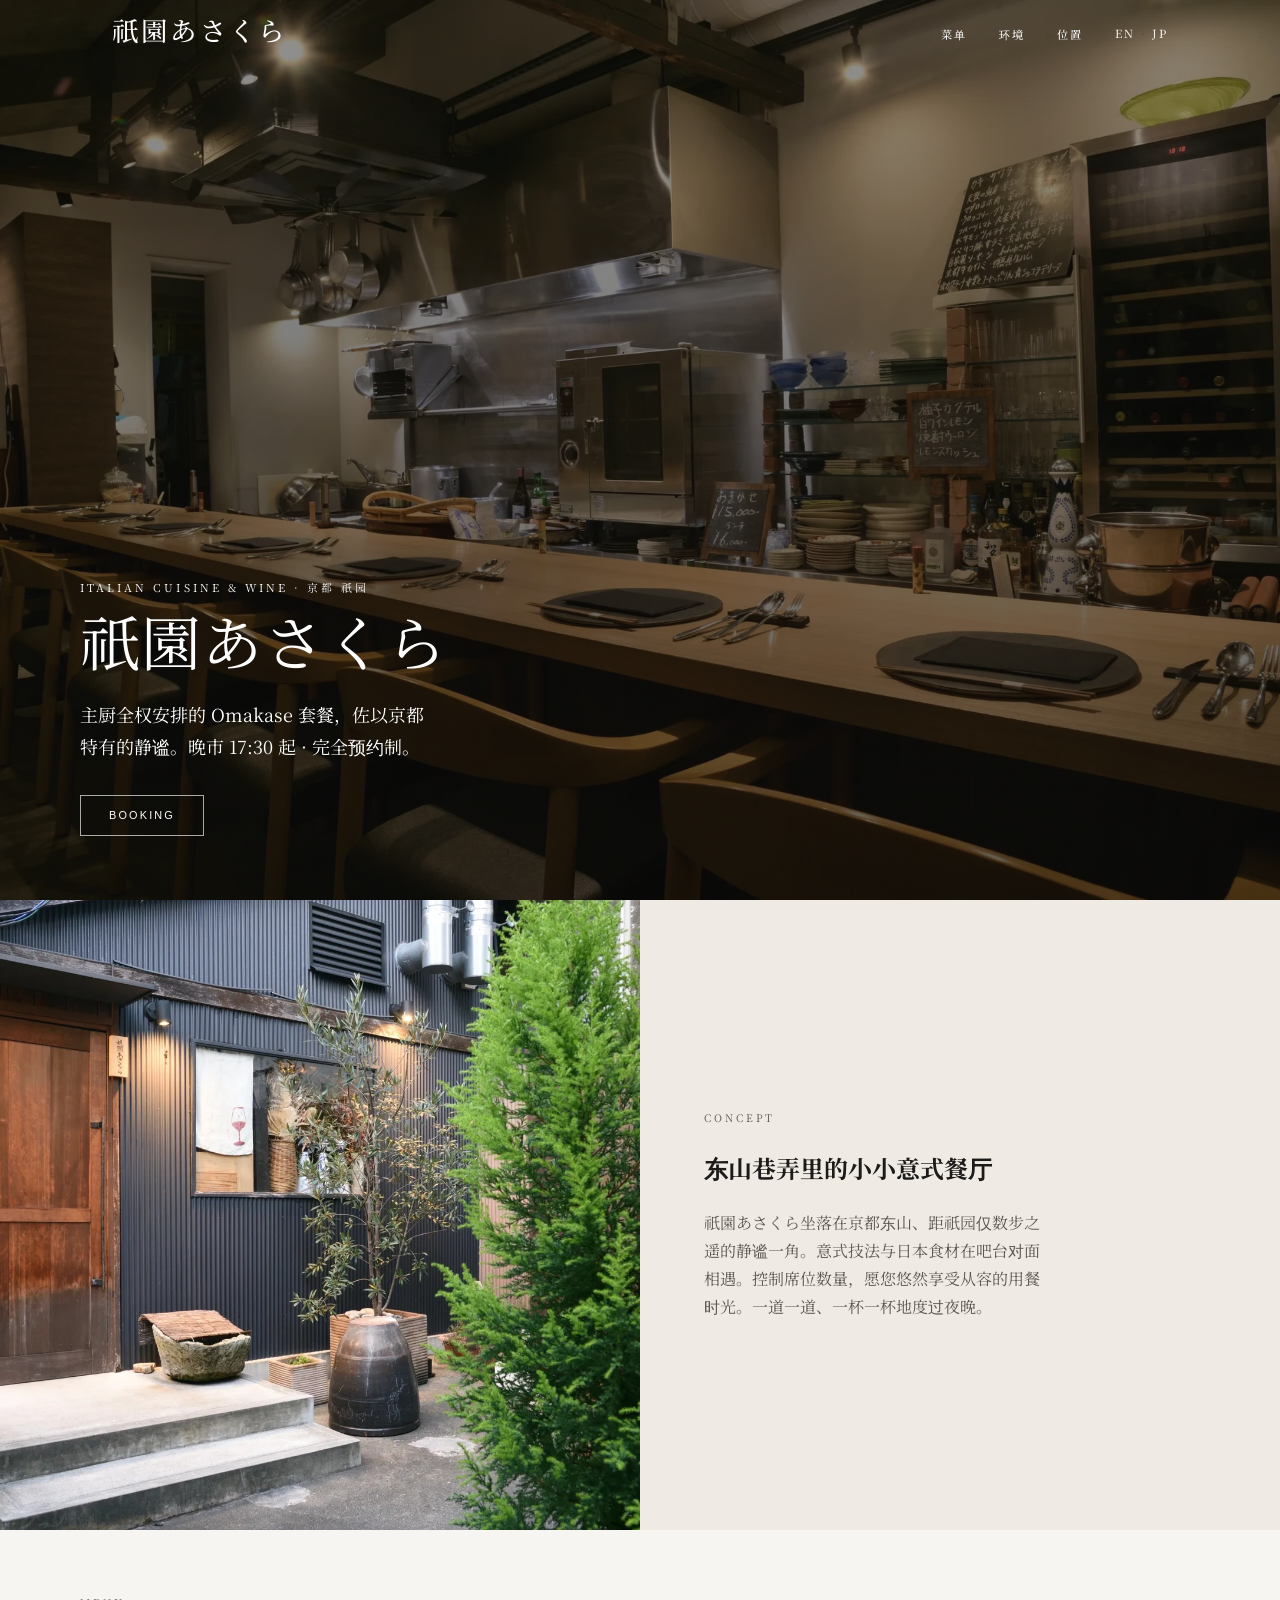
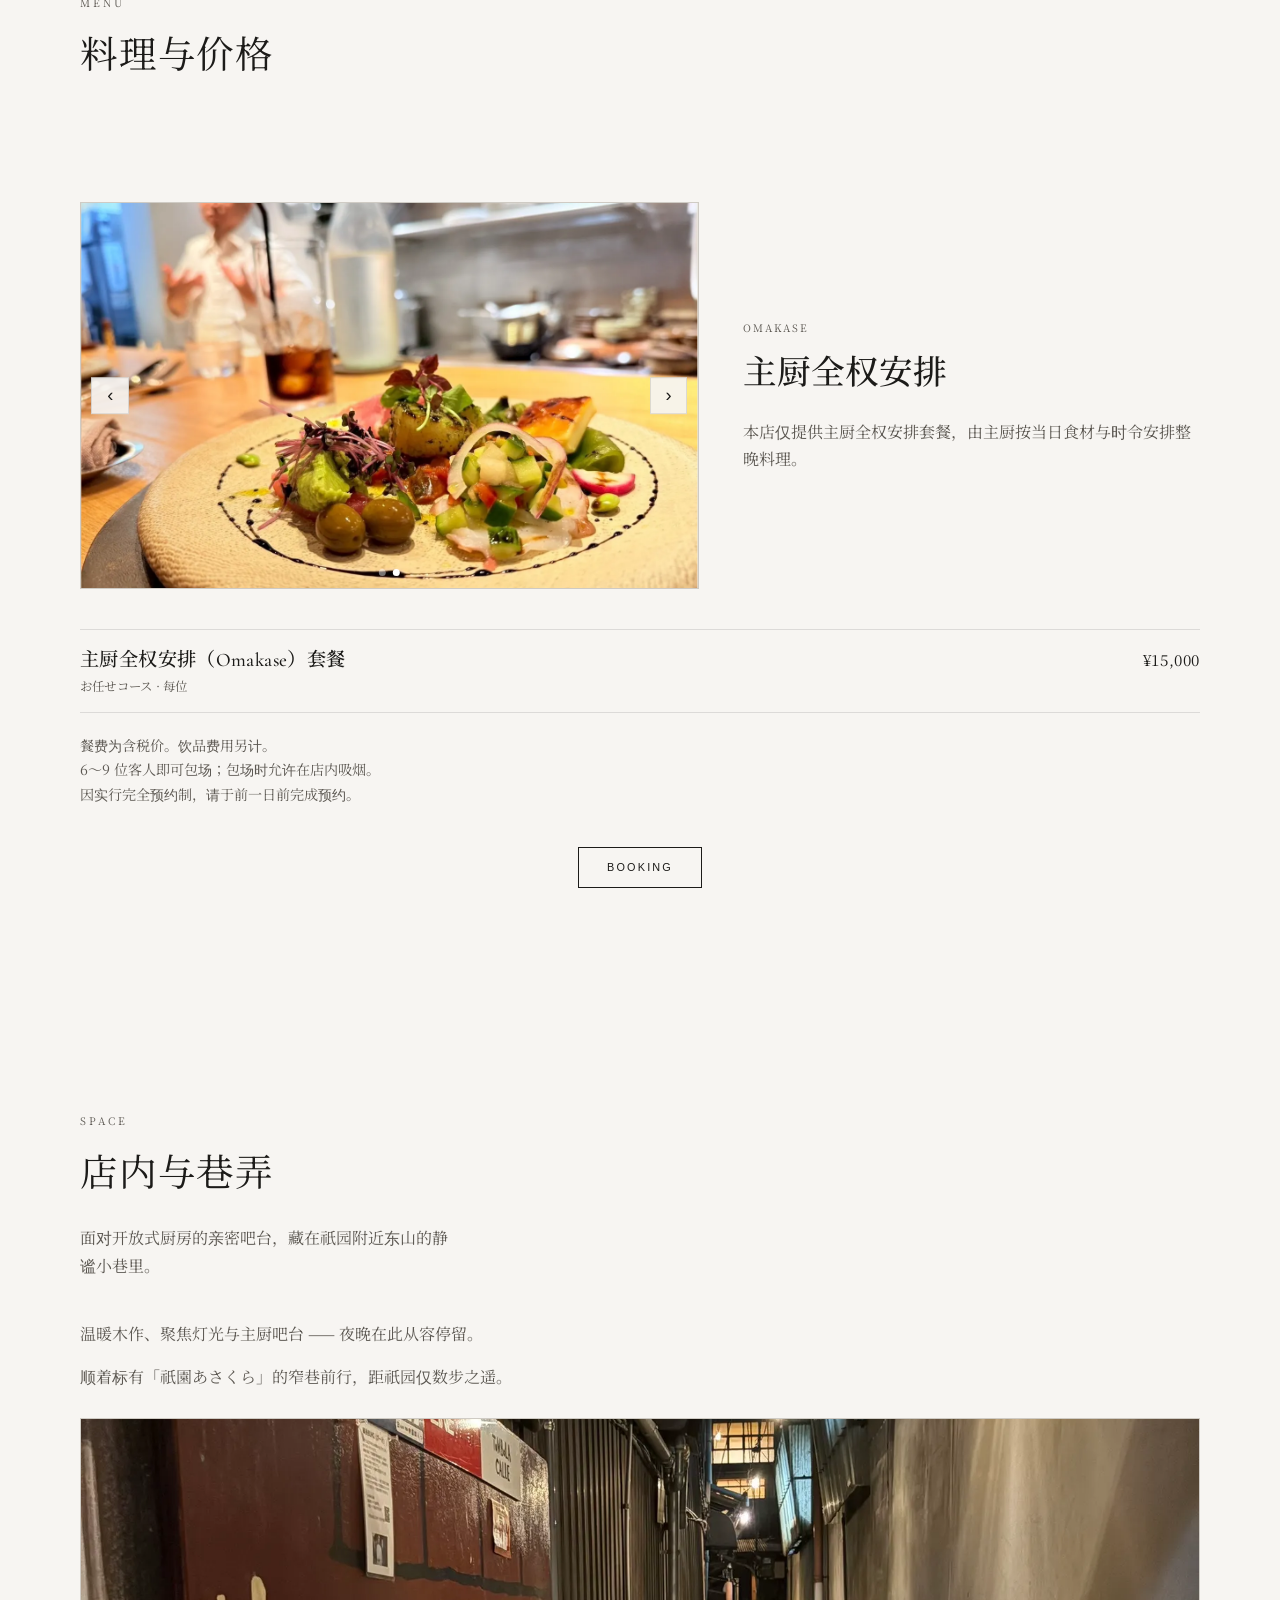
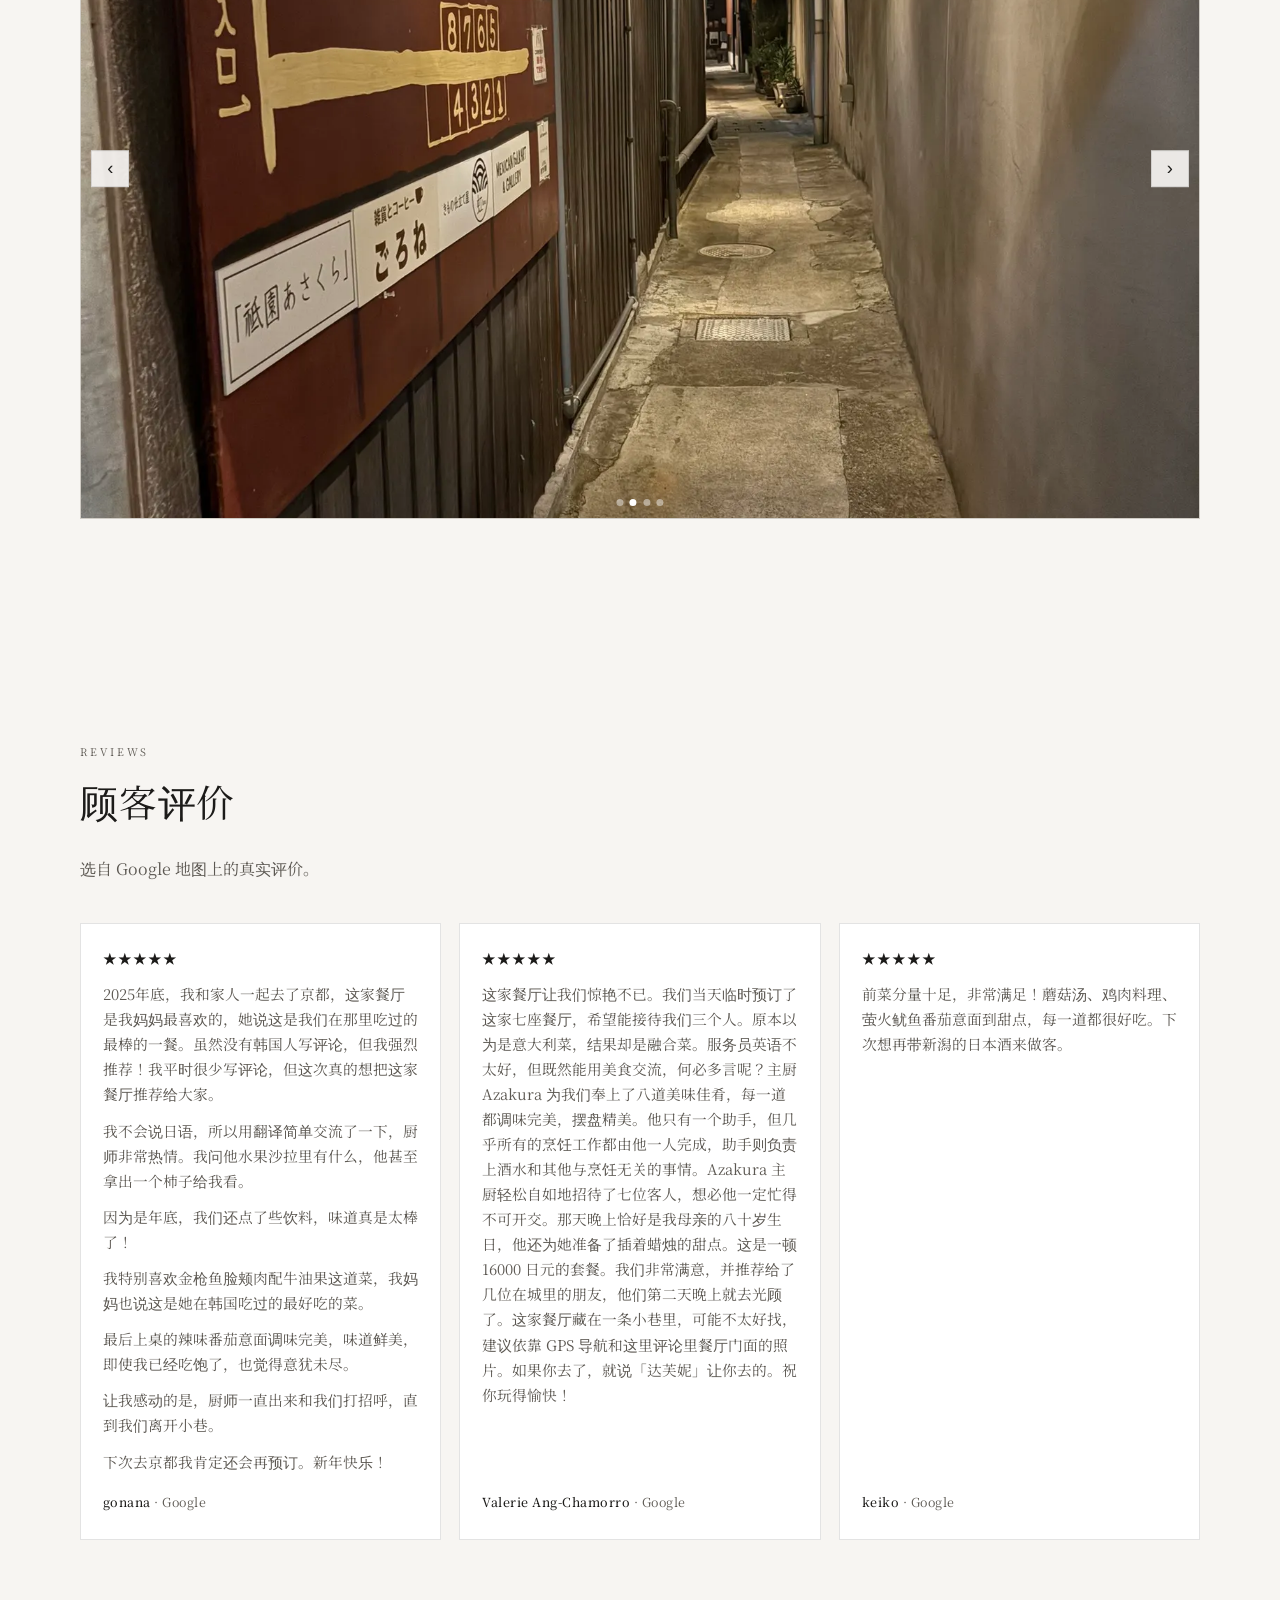
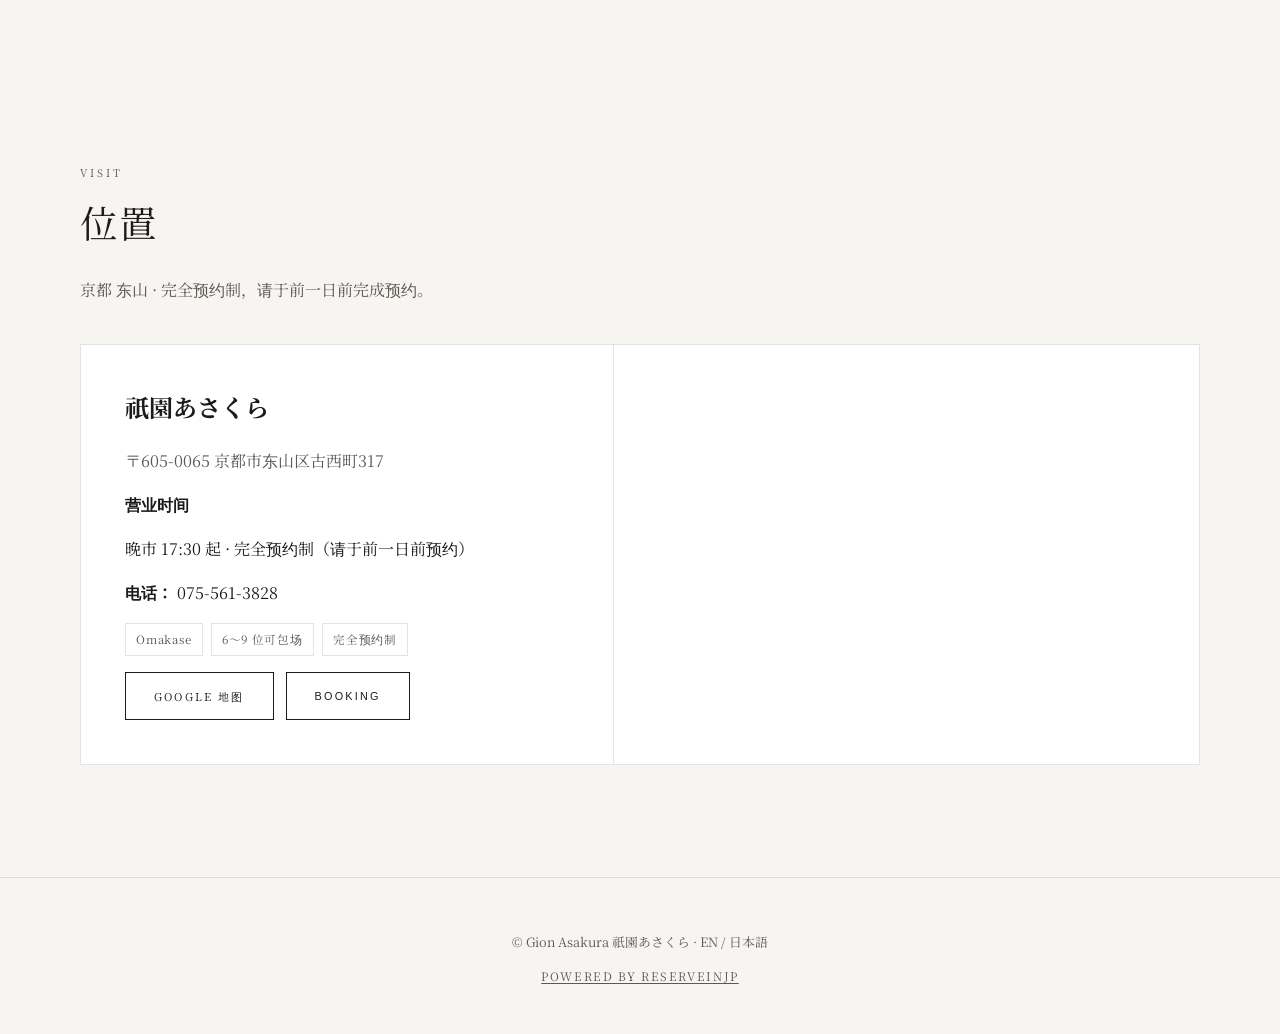
==== commit 92f986a4: "Restore three Google Maps reviews in the guest quotes section. Co-authored-by: Cursor <cursoragent@c" ====
--- a/cn/index.html
+++ b/cn/index.html
@@ -131,6 +131,13 @@
           </div>
           <p class="review-card__meta"><strong>Valerie Ang-Chamorro</strong> · Google</p>
         </article>
+        <article class="review-card">
+          <p class="review-card__stars" aria-label="5 星">★★★★★</p>
+          <div class="review-card__quote">
+            <p>前菜分量十足，非常满足！蘑菇汤、鸡肉料理、萤火鱿鱼番茄意面到甜点，每一道都很好吃。下次想再带新潟的日本酒来做客。</p>
+          </div>
+          <p class="review-card__meta"><strong>keiko</strong> · Google</p>
+        </article>
       </div>
     </div>
   </section>
--- a/styles.css
+++ b/styles.css
@@ -1005,7 +1005,7 @@
 
 .reviews-grid {
   display: grid;
-  grid-template-columns: repeat(2, minmax(0, 1fr));
+  grid-template-columns: repeat(3, minmax(0, 1fr));
   gap: 1.15rem;
   margin-top: 1.75rem;
   align-items: stretch;
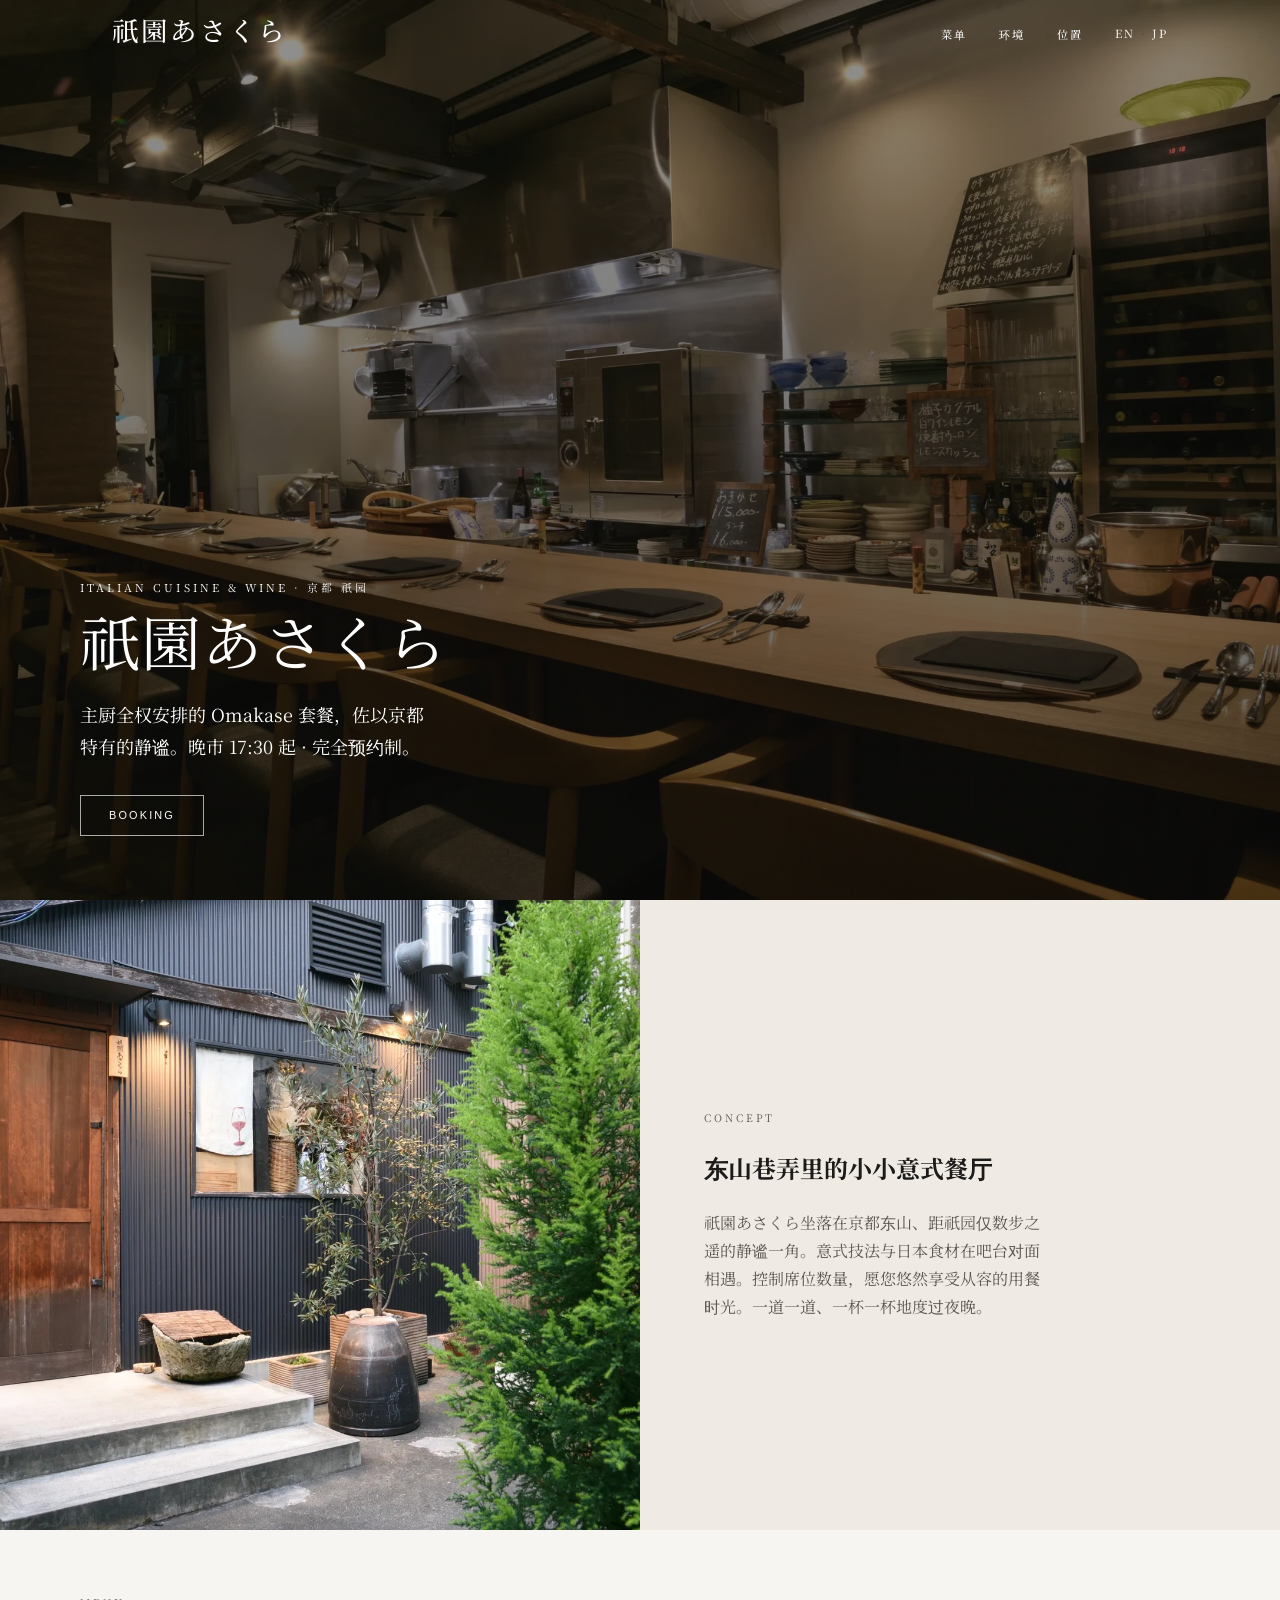
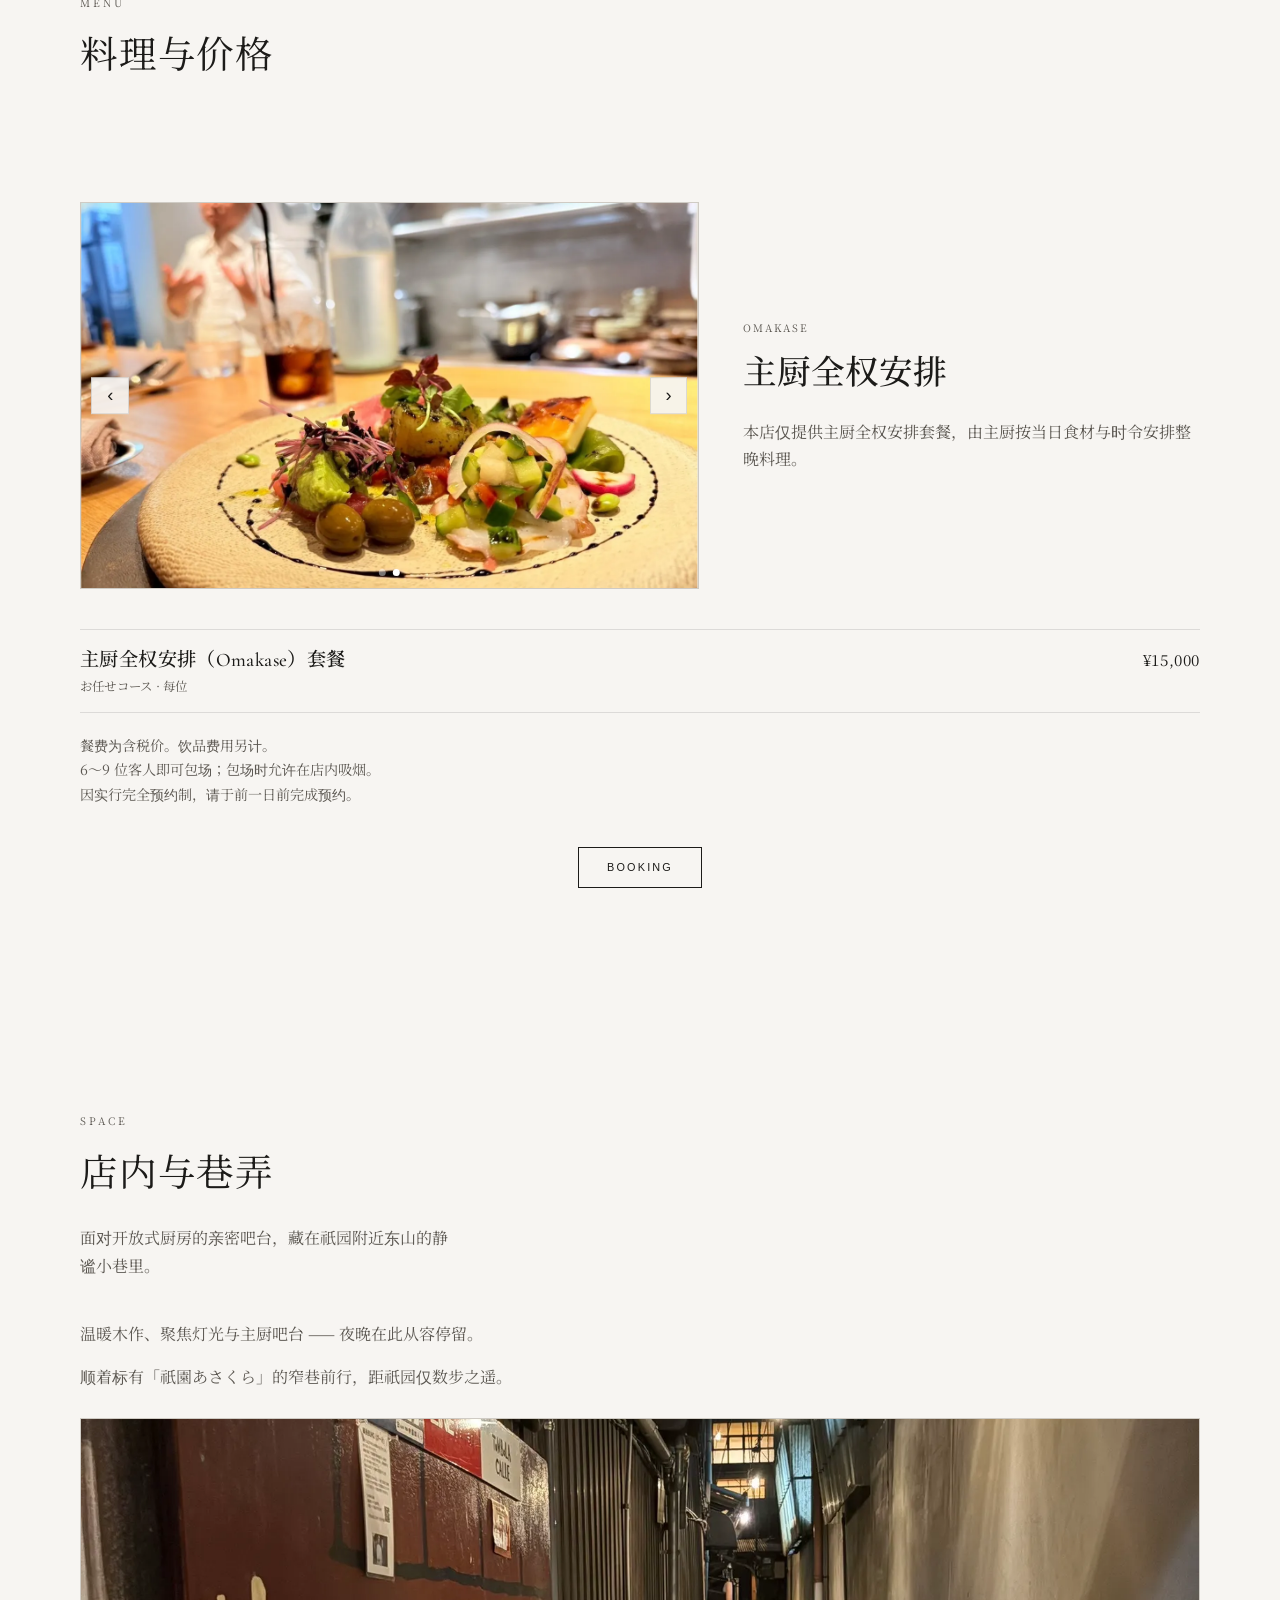
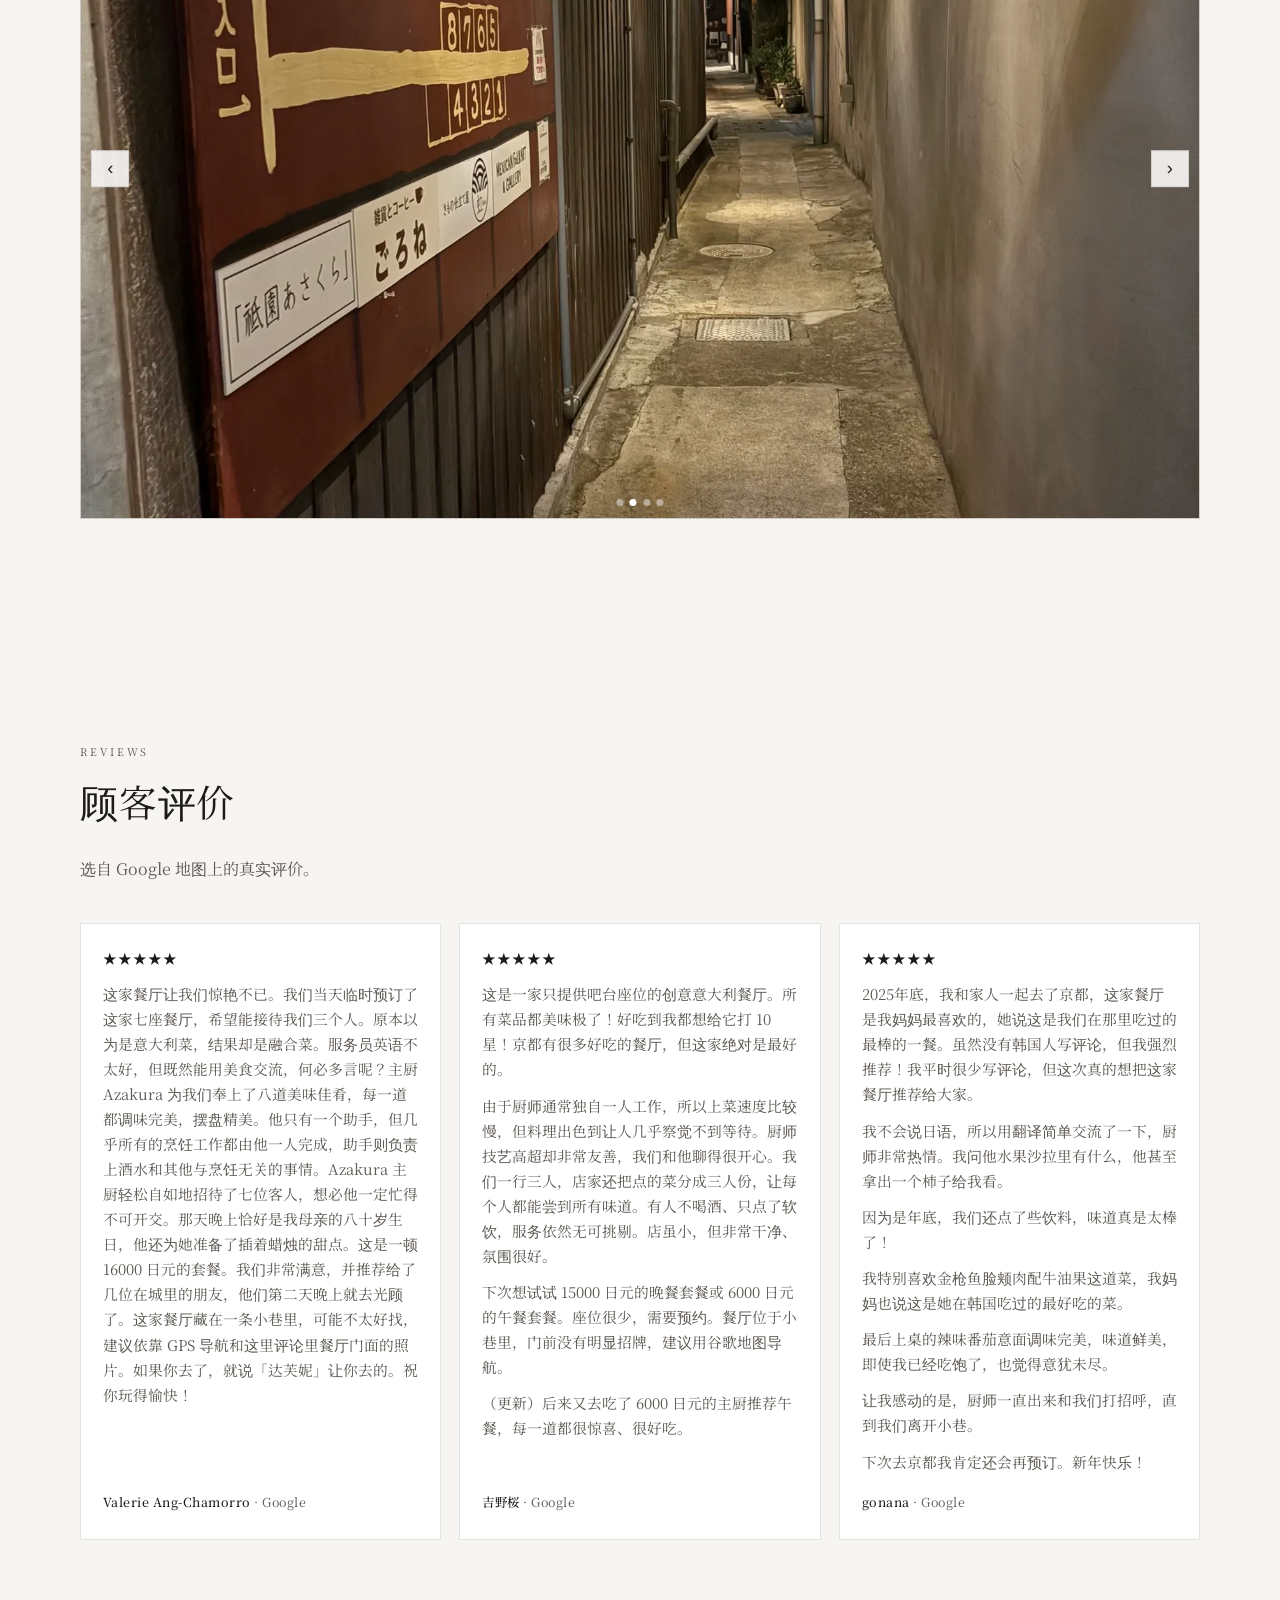
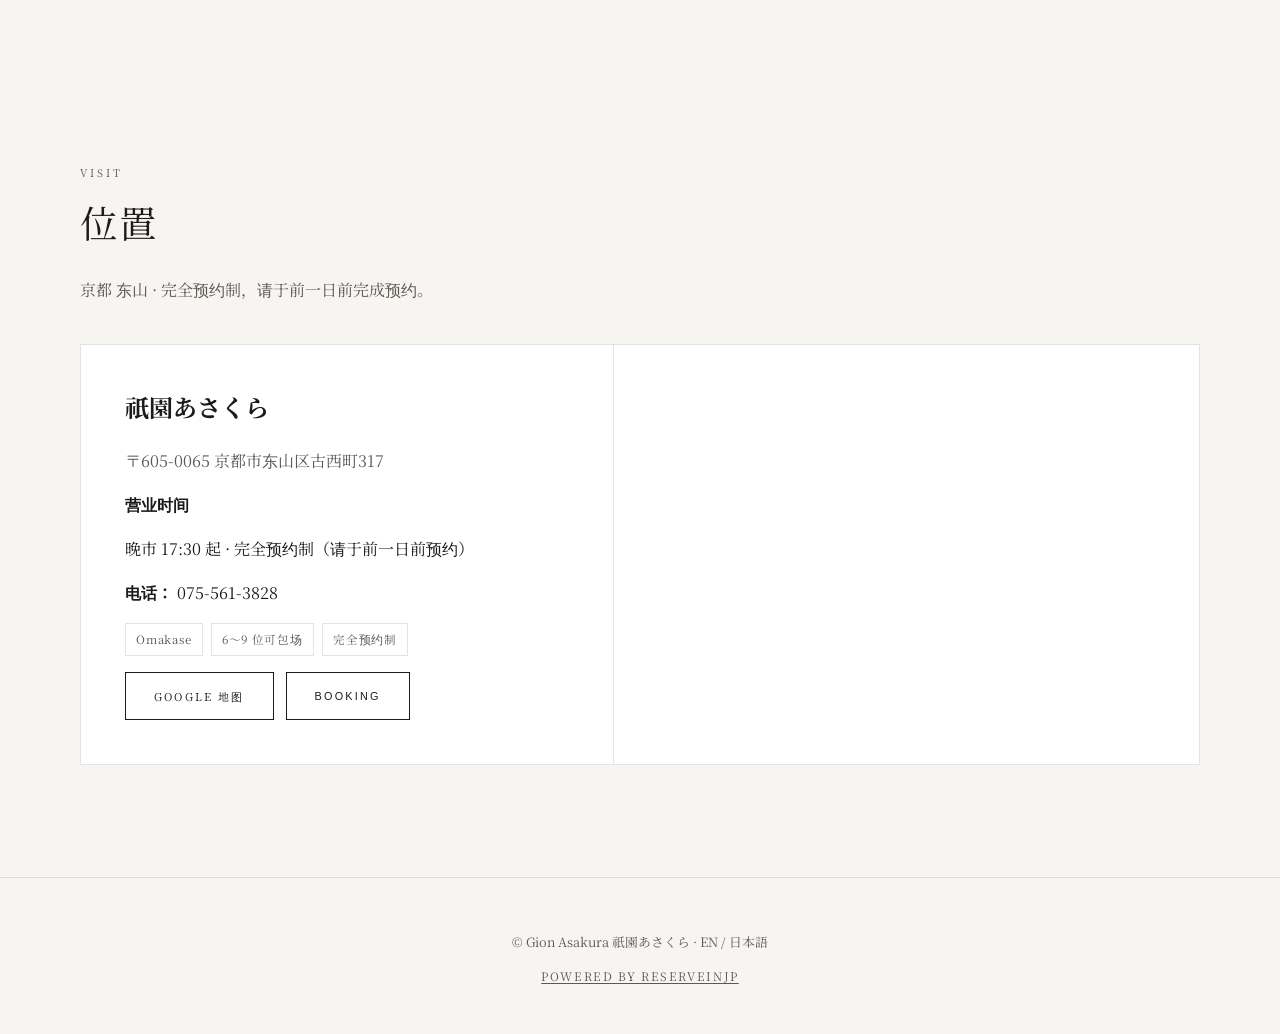
==== commit 268f8711: "Replace guest reviews with three long Google Maps quotes. Co-authored-by: Cursor <cursoragent@cursor" ====
--- a/cn/index.html
+++ b/cn/index.html
@@ -114,6 +114,23 @@
         <article class="review-card">
           <p class="review-card__stars" aria-label="5 星">★★★★★</p>
           <div class="review-card__quote">
+            <p>这家餐厅让我们惊艳不已。我们当天临时预订了这家七座餐厅，希望能接待我们三个人。原本以为是意大利菜，结果却是融合菜。服务员英语不太好，但既然能用美食交流，何必多言呢？主厨 Azakura 为我们奉上了八道美味佳肴，每一道都调味完美，摆盘精美。他只有一个助手，但几乎所有的烹饪工作都由他一人完成，助手则负责上酒水和其他与烹饪无关的事情。Azakura 主厨轻松自如地招待了七位客人，想必他一定忙得不可开交。那天晚上恰好是我母亲的八十岁生日，他还为她准备了插着蜡烛的甜点。这是一顿 16000 日元的套餐。我们非常满意，并推荐给了几位在城里的朋友，他们第二天晚上就去光顾了。这家餐厅藏在一条小巷里，可能不太好找，建议依靠 GPS 导航和这里评论里餐厅门面的照片。如果你去了，就说「达芙妮」让你去的。祝你玩得愉快！</p>
+          </div>
+          <p class="review-card__meta"><strong>Valerie Ang-Chamorro</strong> · Google</p>
+        </article>
+        <article class="review-card">
+          <p class="review-card__stars" aria-label="5 星">★★★★★</p>
+          <div class="review-card__quote">
+            <p>这是一家只提供吧台座位的创意意大利餐厅。所有菜品都美味极了！好吃到我都想给它打 10 星！京都有很多好吃的餐厅，但这家绝对是最好的。</p>
+            <p>由于厨师通常独自一人工作，所以上菜速度比较慢，但料理出色到让人几乎察觉不到等待。厨师技艺高超却非常友善，我们和他聊得很开心。我们一行三人，店家还把点的菜分成三人份，让每个人都能尝到所有味道。有人不喝酒、只点了软饮，服务依然无可挑剔。店虽小，但非常干净、氛围很好。</p>
+            <p>下次想试试 15000 日元的晚餐套餐或 6000 日元的午餐套餐。座位很少，需要预约。餐厅位于小巷里，门前没有明显招牌，建议用谷歌地图导航。</p>
+            <p>（更新）后来又去吃了 6000 日元的主厨推荐午餐，每一道都很惊喜、很好吃。</p>
+          </div>
+          <p class="review-card__meta"><strong>吉野桜</strong> · Google</p>
+        </article>
+        <article class="review-card">
+          <p class="review-card__stars" aria-label="5 星">★★★★★</p>
+          <div class="review-card__quote">
             <p>2025年底，我和家人一起去了京都，这家餐厅是我妈妈最喜欢的，她说这是我们在那里吃过的最棒的一餐。虽然没有韩国人写评论，但我强烈推荐！我平时很少写评论，但这次真的想把这家餐厅推荐给大家。</p>
             <p>我不会说日语，所以用翻译简单交流了一下，厨师非常热情。我问他水果沙拉里有什么，他甚至拿出一个柿子给我看。</p>
             <p>因为是年底，我们还点了些饮料，味道真是太棒了！</p>
@@ -123,20 +140,6 @@
             <p>下次去京都我肯定还会再预订。新年快乐！</p>
           </div>
           <p class="review-card__meta"><strong>gonana</strong> · Google</p>
-        </article>
-        <article class="review-card">
-          <p class="review-card__stars" aria-label="5 星">★★★★★</p>
-          <div class="review-card__quote">
-            <p>这家餐厅让我们惊艳不已。我们当天临时预订了这家七座餐厅，希望能接待我们三个人。原本以为是意大利菜，结果却是融合菜。服务员英语不太好，但既然能用美食交流，何必多言呢？主厨 Azakura 为我们奉上了八道美味佳肴，每一道都调味完美，摆盘精美。他只有一个助手，但几乎所有的烹饪工作都由他一人完成，助手则负责上酒水和其他与烹饪无关的事情。Azakura 主厨轻松自如地招待了七位客人，想必他一定忙得不可开交。那天晚上恰好是我母亲的八十岁生日，他还为她准备了插着蜡烛的甜点。这是一顿 16000 日元的套餐。我们非常满意，并推荐给了几位在城里的朋友，他们第二天晚上就去光顾了。这家餐厅藏在一条小巷里，可能不太好找，建议依靠 GPS 导航和这里评论里餐厅门面的照片。如果你去了，就说「达芙妮」让你去的。祝你玩得愉快！</p>
-          </div>
-          <p class="review-card__meta"><strong>Valerie Ang-Chamorro</strong> · Google</p>
-        </article>
-        <article class="review-card">
-          <p class="review-card__stars" aria-label="5 星">★★★★★</p>
-          <div class="review-card__quote">
-            <p>前菜分量十足，非常满足！蘑菇汤、鸡肉料理、萤火鱿鱼番茄意面到甜点，每一道都很好吃。下次想再带新潟的日本酒来做客。</p>
-          </div>
-          <p class="review-card__meta"><strong>keiko</strong> · Google</p>
         </article>
       </div>
     </div>
